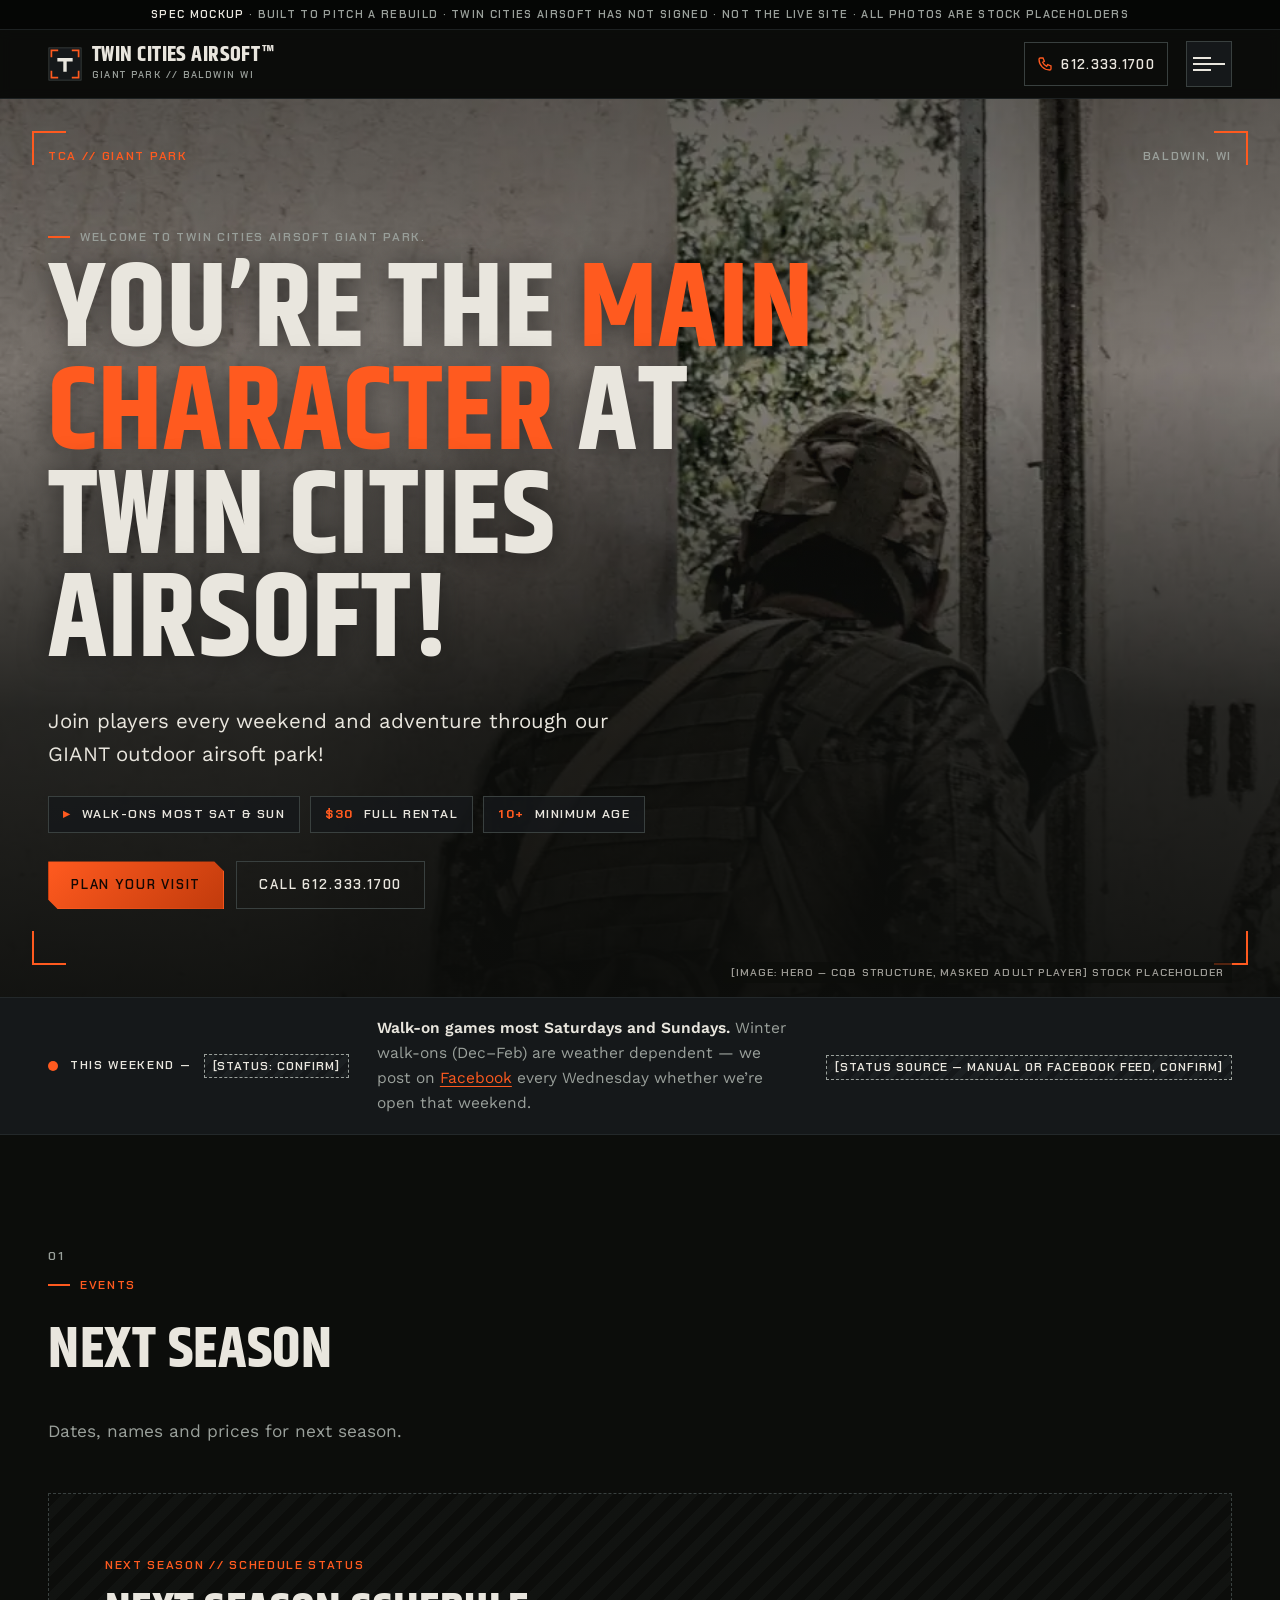
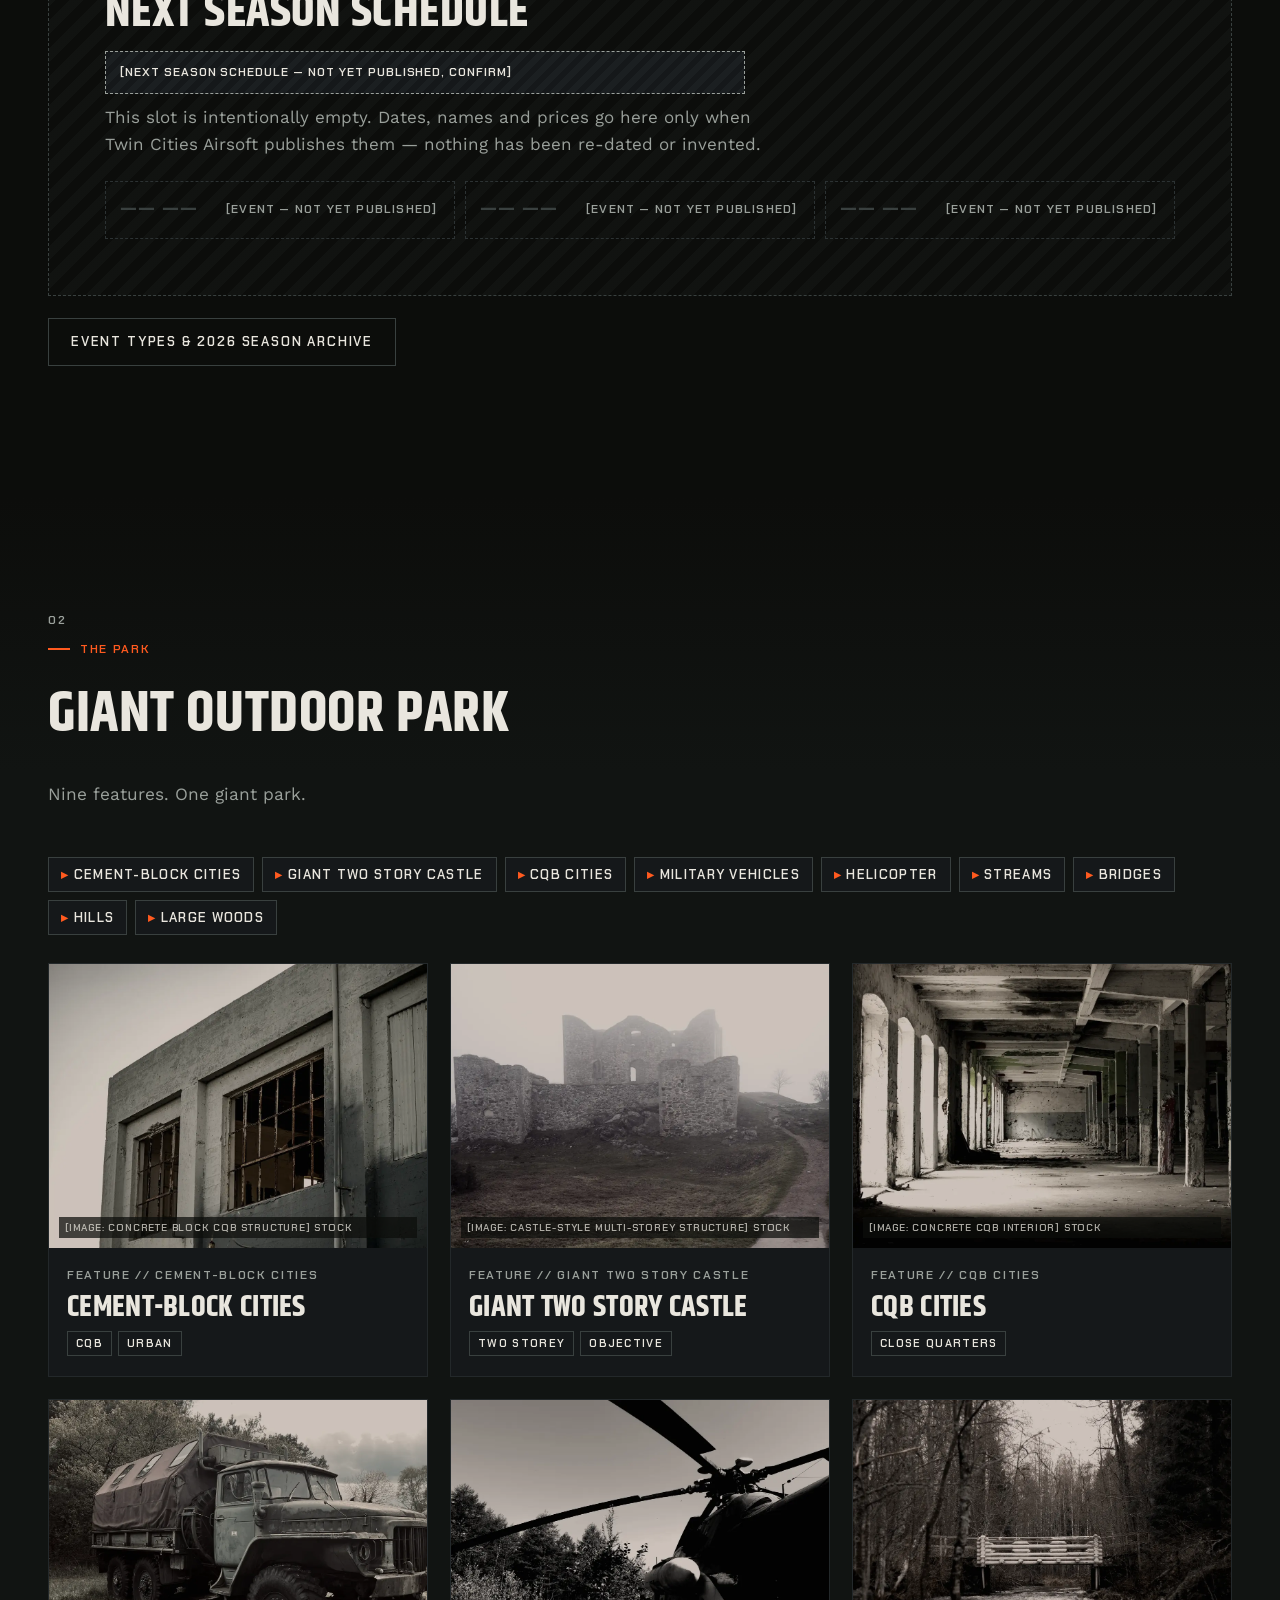
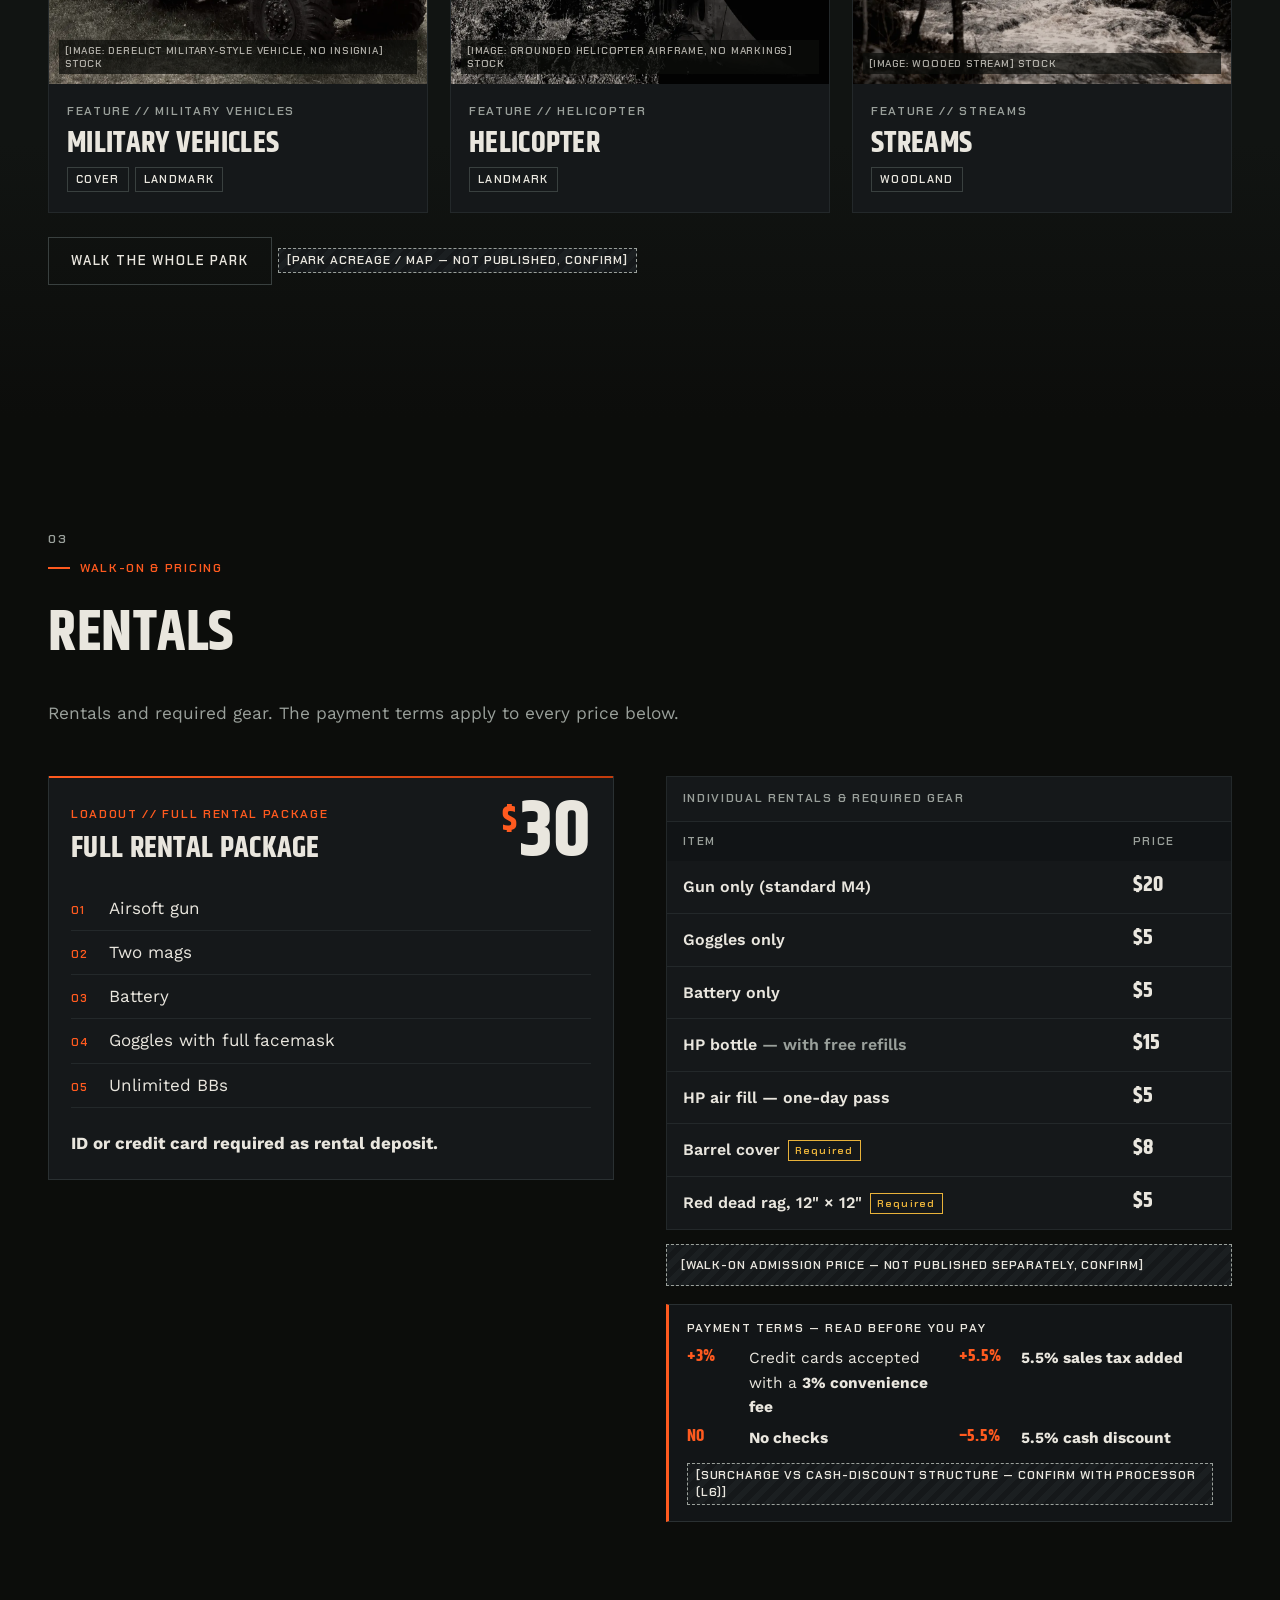
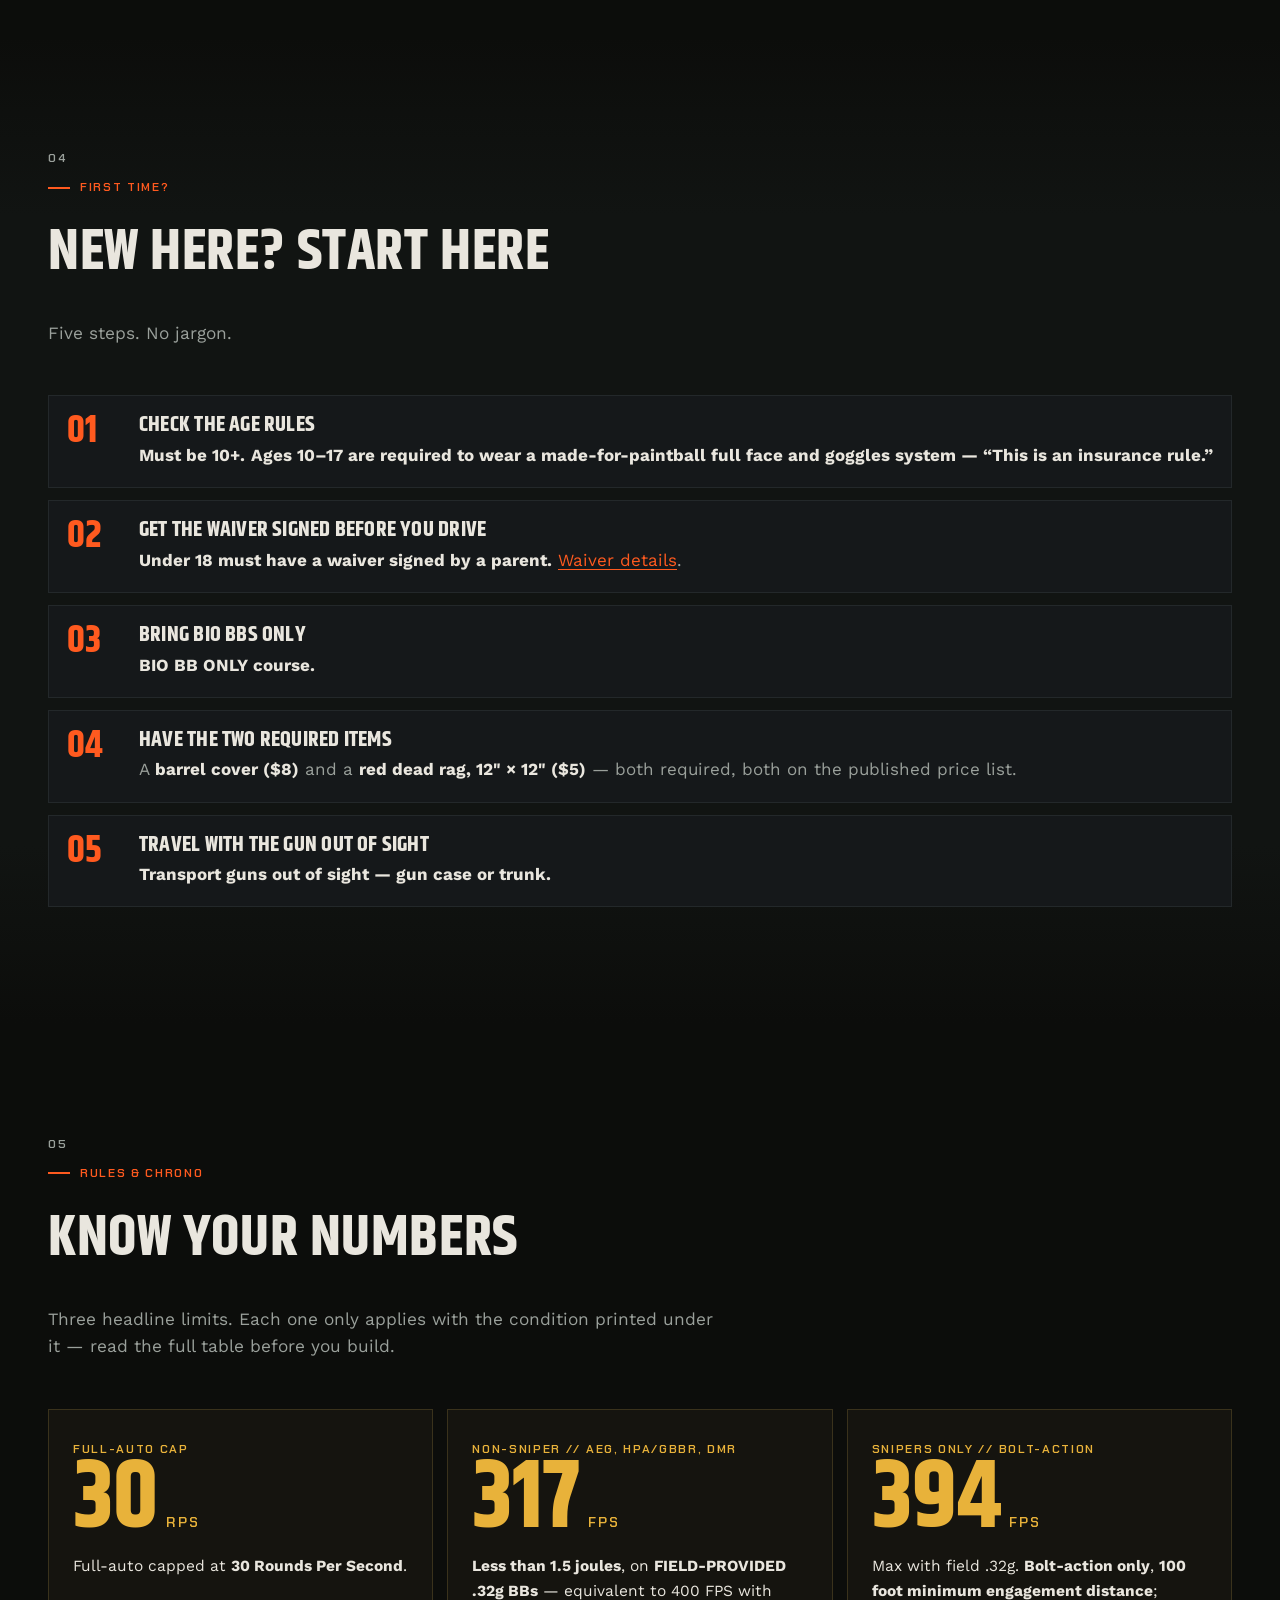
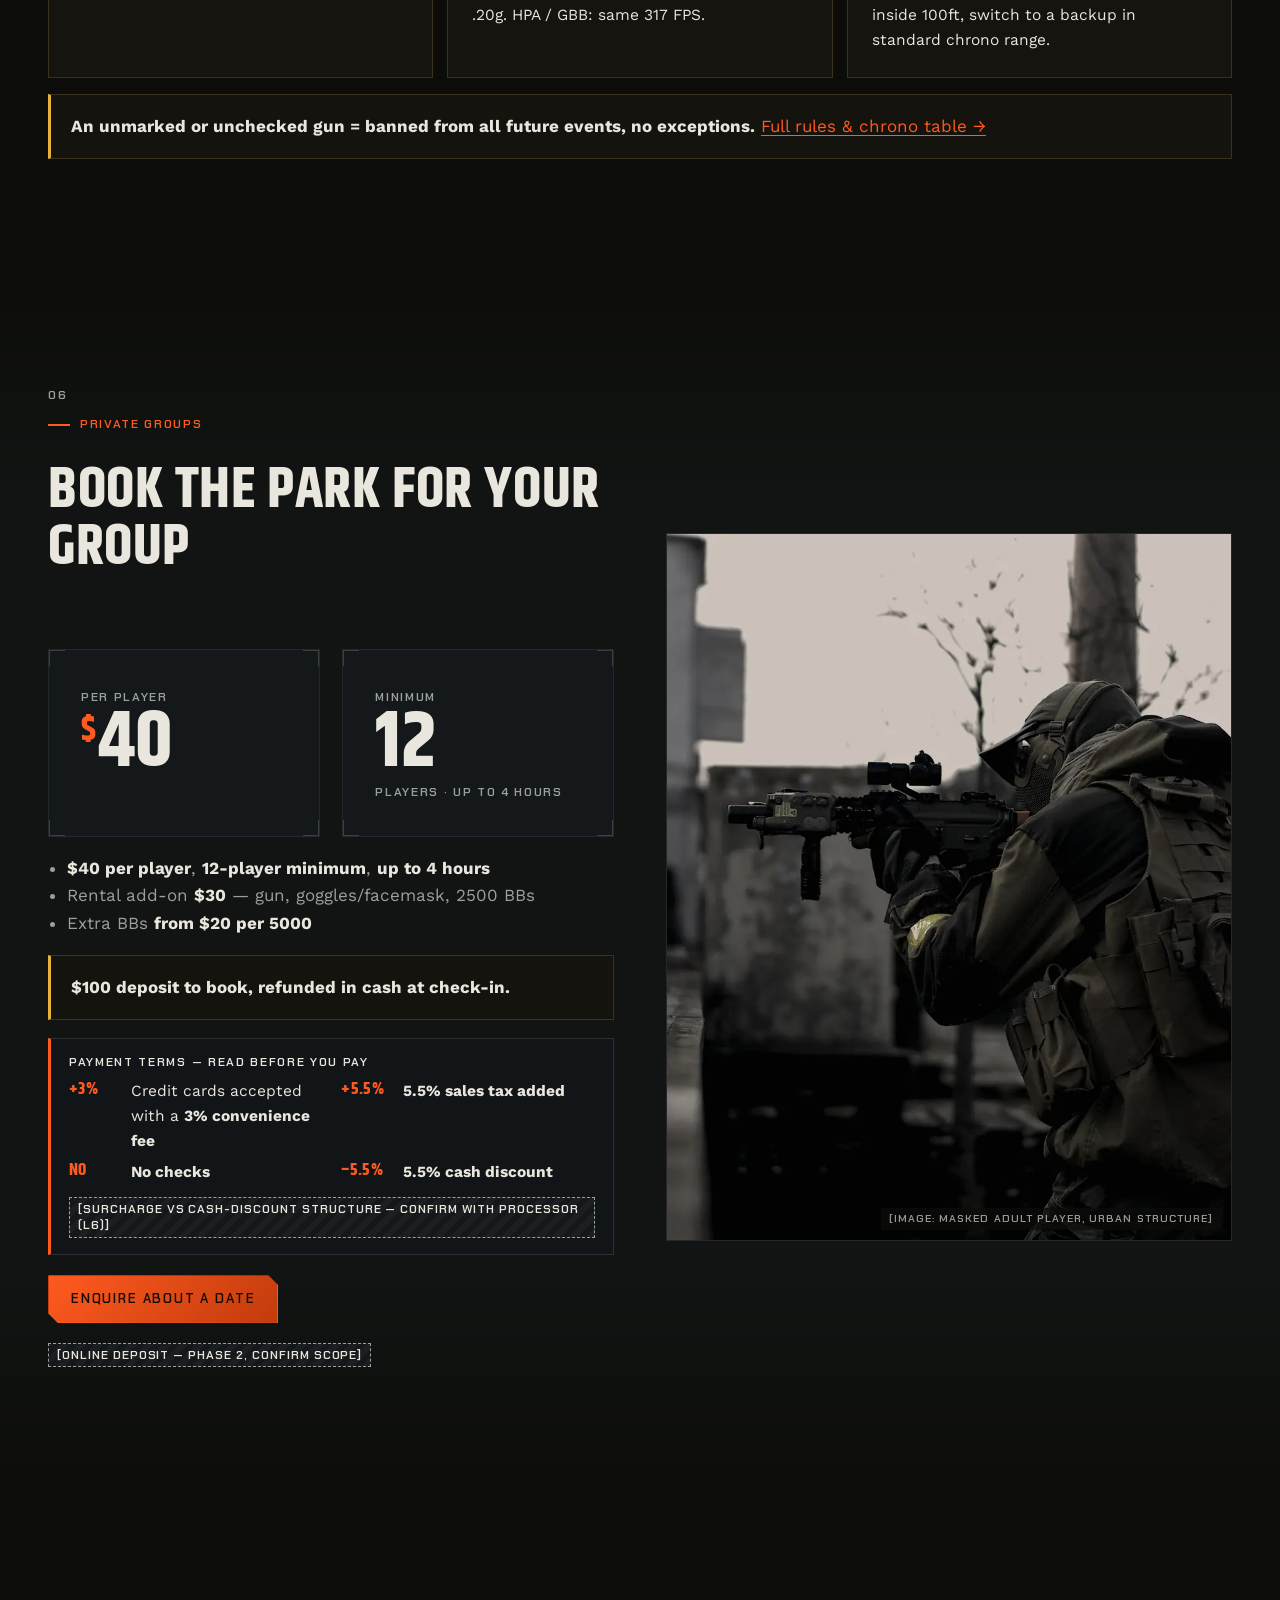
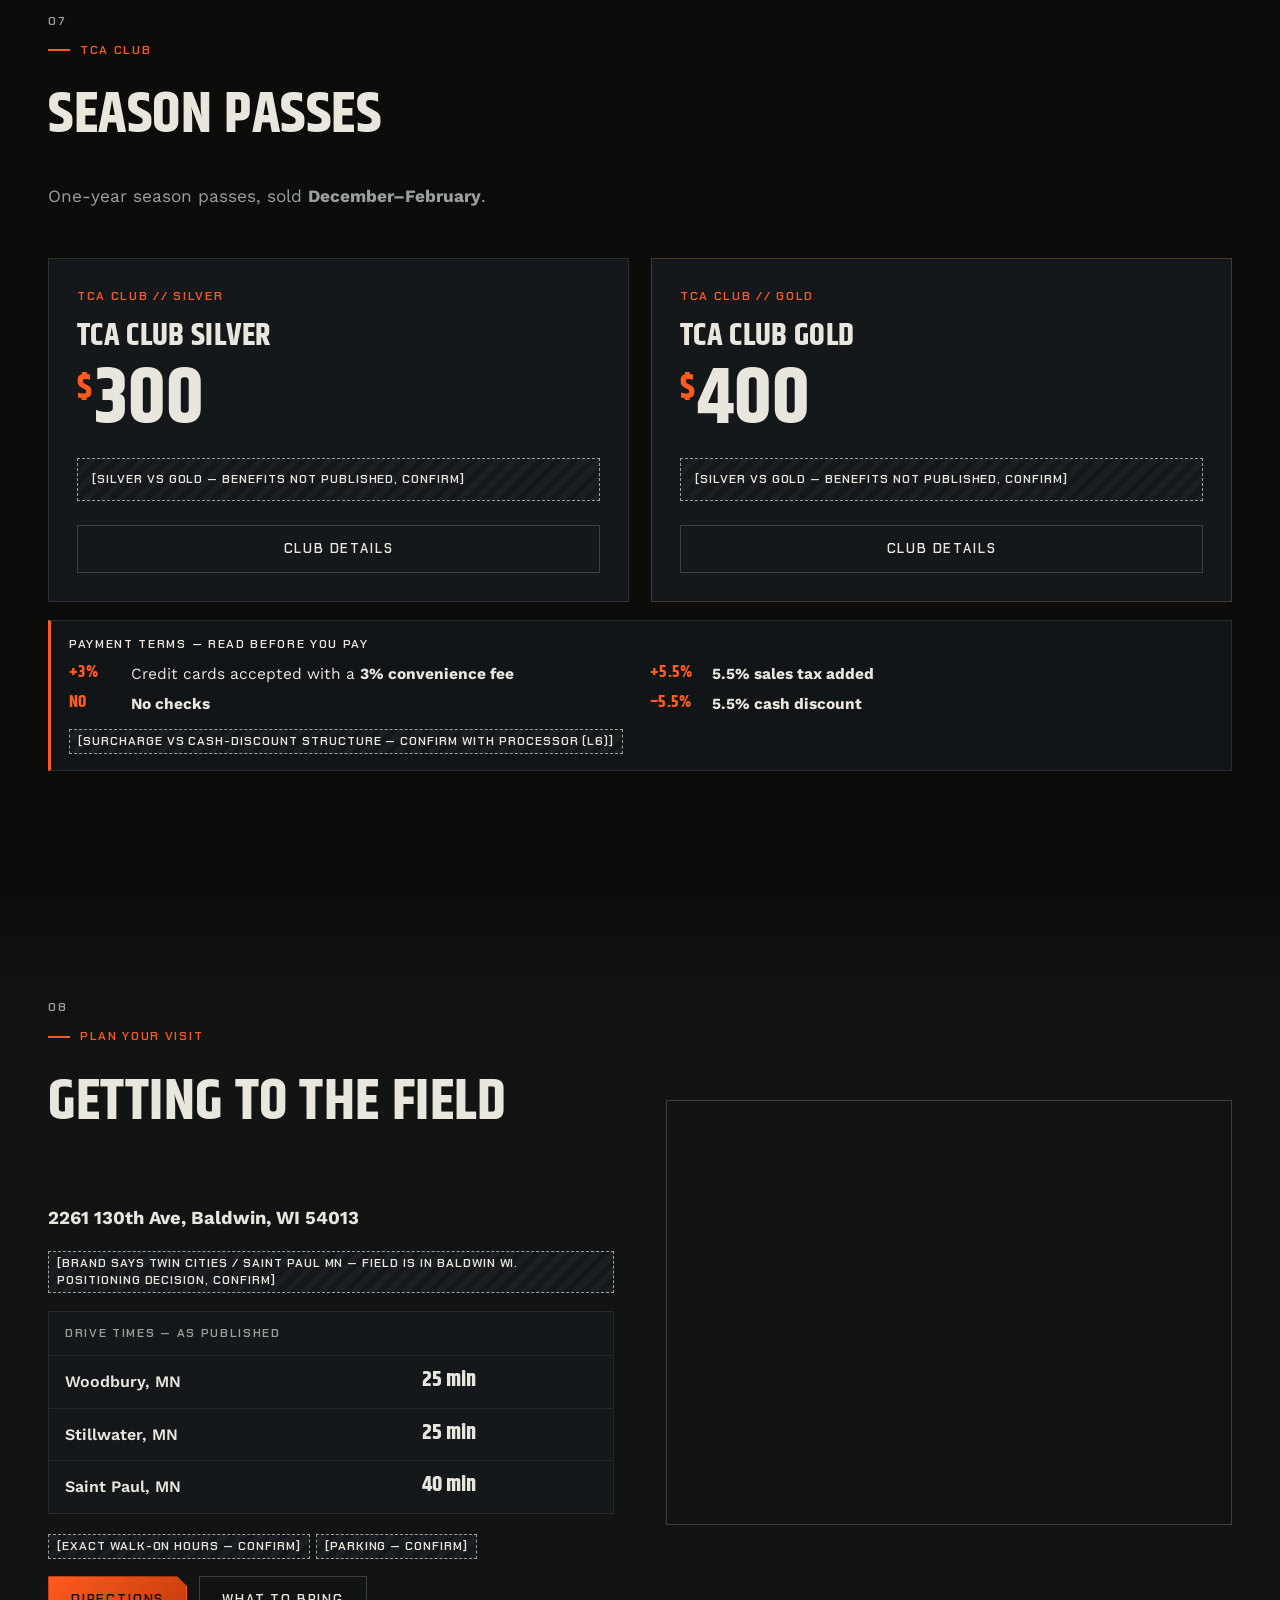
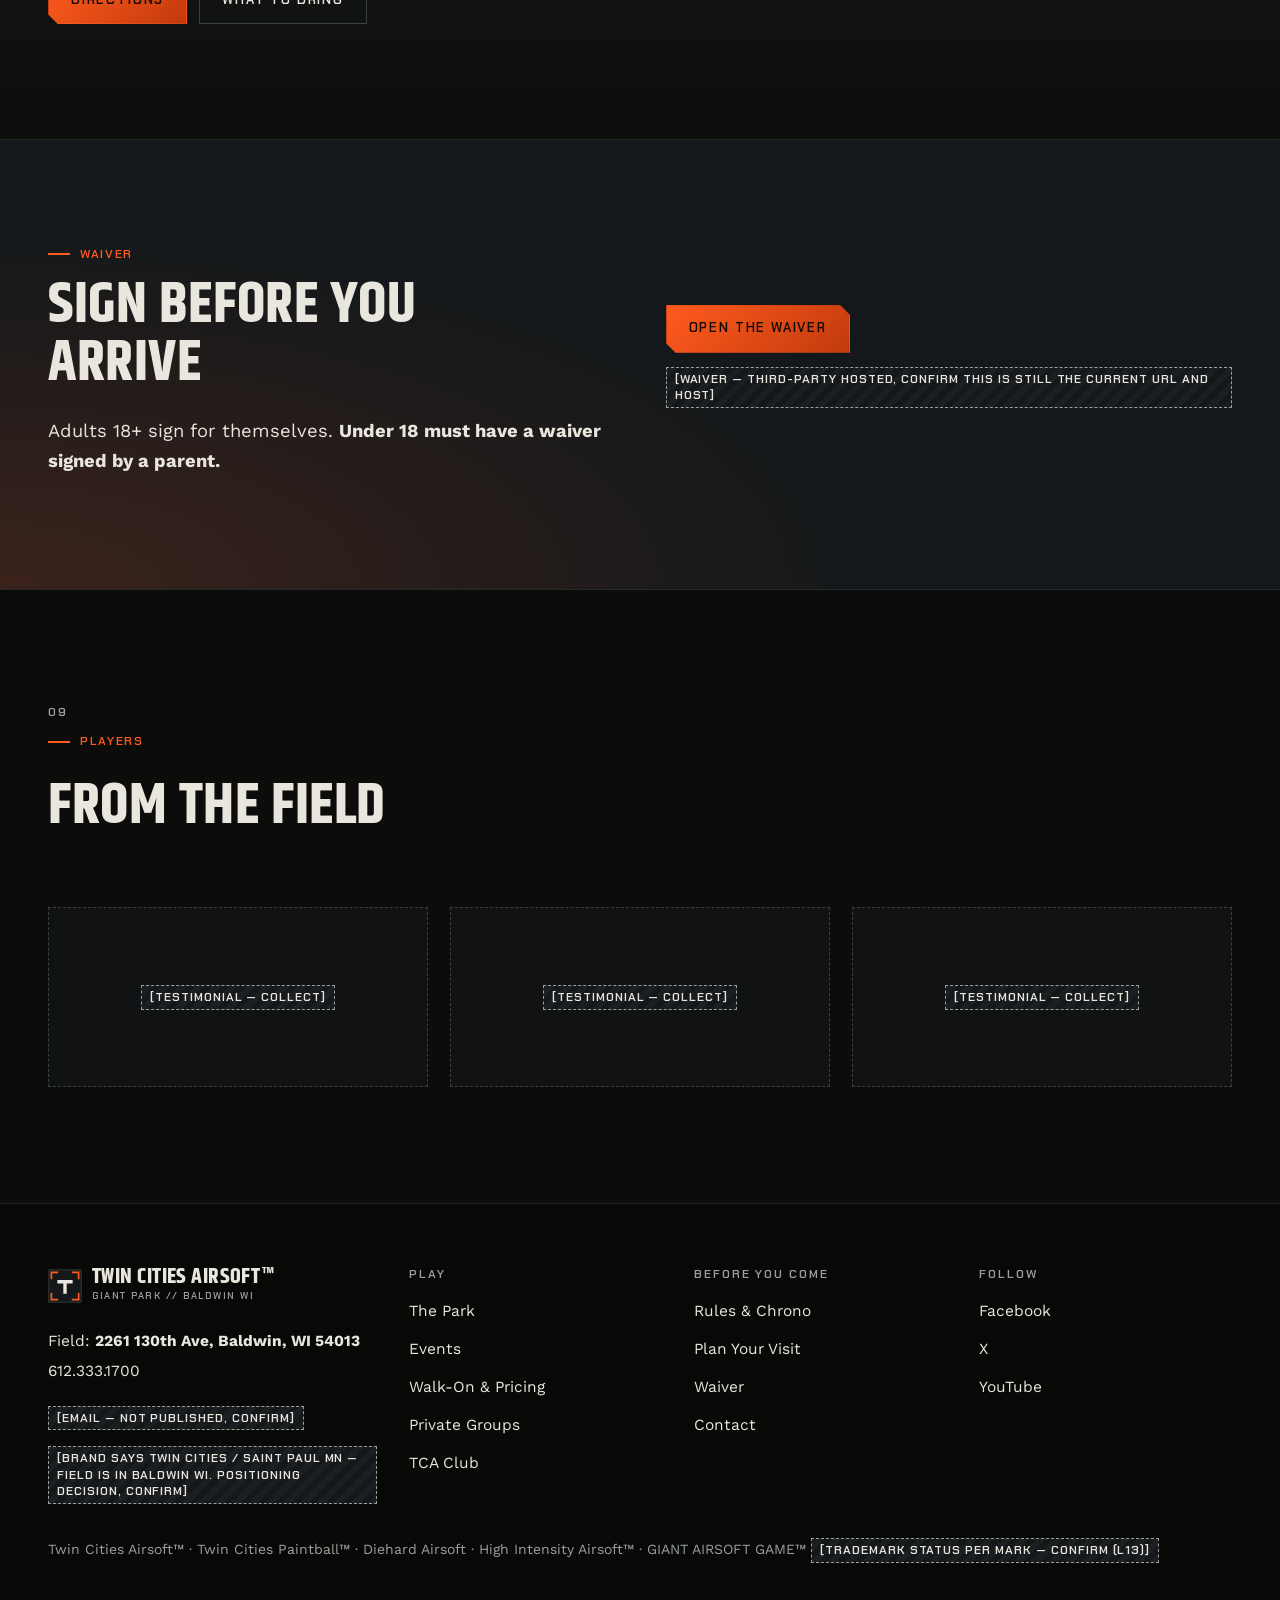
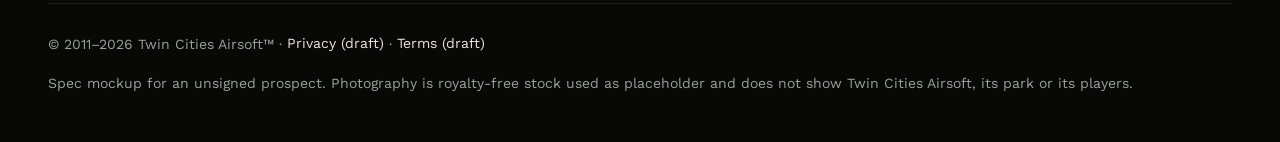
==== index.html @ 20743d12 "Publish spec mockup preview (site files only)" ====
<!doctype html>
<html lang="en">
<head>
<meta charset="utf-8">
<meta name="viewport" content="width=device-width, initial-scale=1">
<title>Twin Cities Airsoft — Giant outdoor airsoft park in Baldwin, WI</title>
<meta name="description" content="Giant outdoor airsoft park in Baldwin, WI: cement-block cities, a two-storey castle, CQB cities, vehicles, woods. Walk-ons most weekends, $30 full rental, ages 10+.">
<meta name="robots" content="noindex, nofollow">
<meta name="theme-color" content="#0C0D0B">
<link rel="icon" href="assets/favicon.svg" type="image/svg+xml">
<link rel="preconnect" href="https://fonts.googleapis.com">
<link rel="preconnect" href="https://fonts.gstatic.com" crossorigin>
<link href="https://fonts.googleapis.com/css2?family=Chakra+Petch:wght@500;600;700&amp;family=Khand:wght@500;600;700&amp;family=Work+Sans:wght@400;500;600&amp;display=swap" rel="stylesheet">
<link rel="stylesheet" href="styles.css">
<script type="application/ld+json">{"@context": "https://schema.org", "@type": "SportsActivityLocation", "name": "Twin Cities Airsoft Giant Park", "telephone": "+1-612-333-1700", "address": {"@type": "PostalAddress", "streetAddress": "2261 130th Ave", "addressLocality": "Baldwin", "addressRegion": "WI", "postalCode": "54013", "addressCountry": "US"}, "sameAs": ["https://facebook.com/twincitiesairsoft", "https://x.com/twincityairsoft", "https://youtube.com/twincitiesairsoft"]}</script>
</head>
<body>
<a class="skip" href="#main">Skip to content</a>
<div class="mock-ribbon"><strong>Spec mockup</strong> · built to pitch a rebuild · Twin Cities Airsoft has not signed · not the live site · all photos are stock placeholders</div>
<header class="site-header">
  <div class="wrap">
    <a class="brand" href="index.html" aria-label="Twin Cities Airsoft — home"><svg viewBox="0 0 40 40" aria-hidden="true"><rect x="1" y="1" width="38" height="38" fill="#15181A" stroke="#39403F"/><path d="M4 12V4h8M28 4h8v8M36 28v8h-8M12 36H4v-8" fill="none" stroke="#FF5A1F" stroke-width="2"/><path d="M11 13h18v4h-7v12h-4V17h-7z" fill="#E9E6DE"/></svg><span class="brand-name">Twin Cities Airsoft™<small>Giant Park // Baldwin WI</small></span></a>
    <nav class="nav" aria-label="Main"><ul><li><a href="index.html" aria-current="page">Home</a></li><li><a href="the-park.html">The Park</a></li><li><a href="events.html">Events</a></li><li><a href="walk-on-pricing.html">Walk-On &amp; Pricing</a></li><li><a href="rules-chrono.html">Rules &amp; Chrono</a></li><li><a href="private-groups.html">Private Groups</a></li><li><a href="tca-club.html">TCA Club</a></li><li><a href="plan-your-visit.html">Plan Your Visit</a></li><li><a href="contact.html">Contact</a></li></ul></nav>
    <a class="header-call" href="tel:+16123331700"><svg viewBox="0 0 24 24" fill="none" stroke="currentColor" stroke-width="2" aria-hidden="true"><path d="M5 3h4l2 5-2.5 1.5a11 11 0 0 0 6 6L16 13l5 2v4a2 2 0 0 1-2 2A16 16 0 0 1 3 5a2 2 0 0 1 2-2"/></svg><span>612.333.1700</span></a>
    <button class="menu-btn" type="button" aria-expanded="false" aria-controls="mobile-nav"><span></span><span class="sr">Menu</span></button>
  </div>
</header>
<nav class="mobile-nav" id="mobile-nav" aria-label="Mobile"><ol><li><a href="index.html" aria-current="page">Home</a></li><li><a href="the-park.html">The Park</a></li><li><a href="events.html">Events</a></li><li><a href="walk-on-pricing.html">Walk-On &amp; Pricing</a></li><li><a href="rules-chrono.html">Rules &amp; Chrono</a></li><li><a href="private-groups.html">Private Groups</a></li><li><a href="tca-club.html">TCA Club</a></li><li><a href="plan-your-visit.html">Plan Your Visit</a></li><li><a href="contact.html">Contact</a></li></ol>
  <div style="margin-top:28px" class="btn-row"><a class="btn btn--primary" href="tel:+16123331700">Call 612.333.1700</a><a class="btn btn--ghost" href="waiver.html">Sign the waiver</a></div>
</nav>
<main id="main">

<section class="hero grain scan" aria-labelledby="hero-h">
  <picture>
    <source media="(max-width: 700px)" srcset="assets/img/PLACEHOLDER-hero-mobile.webp">
    <img class="hero-img" src="assets/img/PLACEHOLDER-hero-cqb-breach.webp" alt="Masked, helmeted adult player in full gear stacked beside a broken doorway inside a concrete building" width="1920" height="1080" fetchpriority="high">
  </picture>
  <div class="hero-frame brk"></div>
  <div class="hero-meta"><span class="hud hud--ember">TCA // Giant Park</span><span class="hud">Baldwin, WI</span></div>
  <div class="wrap hero-inner">
    <p class="hud eyebrow">Welcome to Twin Cities Airsoft Giant Park.</p>
    <h1 id="hero-h">You’re the <em>Main Character</em> at Twin Cities Airsoft!</h1>
    <p class="hero-sub">Join players every weekend and adventure through our GIANT outdoor airsoft park!</p>
    <div class="chips">
      <span class="chip"><b>▸</b> Walk-ons most Sat &amp; Sun</span>
      <span class="chip"><b>$30</b> Full rental</span>
      <span class="chip"><b>10+</b> Minimum age</span>
    </div>
    <div class="btn-row">
      <a class="btn btn--primary" href="plan-your-visit.html">Plan your visit</a>
      <a class="btn btn--ghost" href="tel:+16123331700">Call 612.333.1700</a>
    </div>
  </div>
  <span class="img-label">[IMAGE: hero — CQB structure, masked adult player] stock placeholder</span>
</section>

<section class="status" aria-label="This weekend">
  <div class="wrap">
    <div class="status-head"><span class="dot" aria-hidden="true"></span><span class="hud" style="color:var(--bone)">This weekend —</span><span class="confirm">[STATUS: CONFIRM]</span></div>
    <p><strong>Walk-on games most Saturdays and Sundays.</strong> Winter walk-ons (Dec–Feb) are weather dependent — we post on <a href="https://facebook.com/twincitiesairsoft" rel="noopener">Facebook</a> every Wednesday whether we’re open that weekend.</p>
    <span><span class="confirm">[STATUS SOURCE — MANUAL OR FACEBOOK FEED, CONFIRM]</span></span>
  </div>
</section>

<section class="section" aria-labelledby="ns-h">
  <div class="wrap">
    <div class="section-head rv"><span class="idx">01</span><span class="hud hud--ember eyebrow">Events</span><h2><span id="ns-h">Next season</span></h2><p>Dates, names and prices for next season.</p></div>
    <div class="next-season brk rv">
  <span class="hud hud--ember">Next season // Schedule status</span>
  <h3 style="margin-top:12px">Next season schedule</h3>
  <p class="confirm confirm--block" style="max-width:640px">[NEXT SEASON SCHEDULE — NOT YET PUBLISHED, CONFIRM]</p>
  <p class="muted" style="max-width:62ch;margin:0">This slot is intentionally empty. Dates, names and prices go here only when Twin Cities Airsoft publishes them — nothing has been re-dated or invented.</p>
  <div class="slots"><div class="slot"><span>—— ——</span><span>[EVENT — NOT YET PUBLISHED]</span></div><div class="slot"><span>—— ——</span><span>[EVENT — NOT YET PUBLISHED]</span></div><div class="slot"><span>—— ——</span><span>[EVENT — NOT YET PUBLISHED]</span></div></div>
</div>
    <p style="margin-top:22px"><a class="btn btn--ghost" href="events.html">Event types &amp; 2026 season archive</a></p>
  </div>
</section>

<section class="section section--panel gridlines" aria-labelledby="park-h">
  <div class="wrap">
    <div class="section-head rv"><span class="idx">02</span><span class="hud hud--ember eyebrow">The park</span><h2><span id="park-h">Giant outdoor park</span></h2><p>Nine features. One giant park.</p></div>
    <ul class="feature-list rv-stagger"><li>cement-block cities</li><li>giant two story castle</li><li>CQB cities</li><li>military vehicles</li><li>helicopter</li><li>streams</li><li>bridges</li><li>hills</li><li>large woods</li></ul>
    <div class="grid grid--3 rv-stagger"><a class="spec-card" href="the-park.html#cement-block-cities"><figure><img src="assets/img/PLACEHOLDER-park-cement-block.webp" alt="Weathered concrete-block building with broken window frames" width="1100" height="825" loading="lazy"><figcaption>[IMAGE: concrete block CQB structure] stock</figcaption></figure>
<div class="spec-body"><span class="hud">Feature // cement-block cities</span><h3>cement-block cities</h3><div class="spec-tags"><span class="tag">CQB</span><span class="tag">Urban</span></div></div></a>
<a class="spec-card" href="the-park.html#giant-two-story-castle"><figure><img src="assets/img/PLACEHOLDER-park-castle.webp" alt="Stone castle-style ruin on a misty hillside" width="1100" height="825" loading="lazy"><figcaption>[IMAGE: castle-style multi-storey structure] stock</figcaption></figure>
<div class="spec-body"><span class="hud">Feature // giant two story castle</span><h3>giant two story castle</h3><div class="spec-tags"><span class="tag">Two storey</span><span class="tag">Objective</span></div></div></a>
<a class="spec-card" href="the-park.html#CQB-cities"><figure><img src="assets/img/PLACEHOLDER-park-cqb-interior.webp" alt="Long concrete interior with columns and deep shadow" width="1100" height="825" loading="lazy"><figcaption>[IMAGE: concrete CQB interior] stock</figcaption></figure>
<div class="spec-body"><span class="hud">Feature // CQB cities</span><h3>CQB cities</h3><div class="spec-tags"><span class="tag">Close quarters</span></div></div></a>
<a class="spec-card" href="the-park.html#military-vehicles"><figure><img src="assets/img/PLACEHOLDER-park-vehicle.webp" alt="Derelict six-wheel truck with a canvas back, no markings" width="1100" height="825" loading="lazy"><figcaption>[IMAGE: derelict military-style vehicle, no insignia] stock</figcaption></figure>
<div class="spec-body"><span class="hud">Feature // military vehicles</span><h3>military vehicles</h3><div class="spec-tags"><span class="tag">Cover</span><span class="tag">Landmark</span></div></div></a>
<a class="spec-card" href="the-park.html#helicopter"><figure><img src="assets/img/PLACEHOLDER-park-helicopter.webp" alt="Grounded helicopter airframe among trees, rotor blades overhead" width="1100" height="825" loading="lazy"><figcaption>[IMAGE: grounded helicopter airframe, no markings] stock</figcaption></figure>
<div class="spec-body"><span class="hud">Feature // helicopter</span><h3>helicopter</h3><div class="spec-tags"><span class="tag">Landmark</span></div></div></a>
<a class="spec-card" href="the-park.html#streams"><figure><img src="assets/img/PLACEHOLDER-park-stream-bridge.webp" alt="Fast stream running through bare woods toward a footbridge" width="1100" height="825" loading="lazy"><figcaption>[IMAGE: wooded stream] stock</figcaption></figure>
<div class="spec-body"><span class="hud">Feature // streams</span><h3>streams</h3><div class="spec-tags"><span class="tag">Woodland</span></div></div></a></div>
    <p style="margin-top:24px"><a class="btn btn--ghost" href="the-park.html">Walk the whole park</a> <span class="confirm">[PARK ACREAGE / MAP — NOT PUBLISHED, CONFIRM]</span></p>
  </div>
</section>

<section class="section" aria-labelledby="price-h">
  <div class="wrap">
    <div class="section-head rv"><span class="idx">03</span><span class="hud hud--ember eyebrow">Walk-on &amp; pricing</span><h2><span id="price-h">Rentals</span></h2><p>Rentals and required gear. The payment terms apply to every price below.</p></div>
    <div class="split" style="align-items:start">
      <div class="rv"><article class="loadout brk brk--ember panel--active" style="position:relative">
  <div class="loadout-top"><div><span class="hud hud--ember">Loadout // Full rental package</span><h3 style="margin-top:8px">Full rental package</h3></div><div class="price"><sup>$</sup><span data-count="30">30</span></div></div>
  <ul><li><span>01</span>Airsoft gun</li><li><span>02</span>Two mags</li><li><span>03</span>Battery</li><li><span>04</span>Goggles with full facemask</li><li><span>05</span>Unlimited BBs</li></ul>
  <p style="padding:0 22px 22px;margin:0" class="muted"><strong style="color:var(--bone)">ID or credit card required as rental deposit.</strong></p>
</article></div>
      <div class="rv"><div class="table-wrap"><table><caption>Individual rentals &amp; required gear</caption><thead><tr><th scope="col">Item</th><th scope="col">Price</th></tr></thead><tbody><tr><th scope="row">Gun only (standard M4)</th><td class="num">$20</td></tr><tr><th scope="row">Goggles only</th><td class="num">$5</td></tr><tr><th scope="row">Battery only</th><td class="num">$5</td></tr><tr><th scope="row">HP bottle <span class="muted">— with free refills</span></th><td class="num">$15</td></tr><tr><th scope="row">HP air fill — one-day pass</th><td class="num">$5</td></tr><tr><th scope="row">Barrel cover<span class="req">Required</span></th><td class="num">$8</td></tr><tr><th scope="row">Red dead rag, 12" × 12"<span class="req">Required</span></th><td class="num">$5</td></tr></tbody></table></div>
        <p style="margin-top:14px"><span class="confirm confirm--block">[WALK-ON ADMISSION PRICE — NOT PUBLISHED SEPARATELY, CONFIRM]</span></p>
        <aside class="payterms" aria-label="Payment terms">
  <h4>Payment terms — read before you pay</h4>
  <ul>
    <li><b>+3%</b><span>Credit cards accepted with a <strong>3% convenience fee</strong></span></li>
    <li><b>+5.5%</b><span><strong>5.5% sales tax added</strong></span></li>
    <li><b>NO</b><span><strong>No checks</strong></span></li>
    <li><b>−5.5%</b><span><strong>5.5% cash discount</strong></span></li>
  </ul>
  <p class="muted" style="margin:12px 0 0;font-size:14px"><span class="confirm">[SURCHARGE vs CASH-DISCOUNT STRUCTURE — CONFIRM WITH PROCESSOR (L6)]</span></p>
</aside>
      </div>
    </div>
  </div>
</section>

<section class="section section--panel" aria-labelledby="new-h">
  <div class="wrap">
    <div class="section-head rv"><span class="idx">04</span><span class="hud hud--ember eyebrow">First time?</span><h2><span id="new-h">New here? Start here</span></h2><p>Five steps. No jargon.</p></div>
    <ol class="steps rv-stagger">
      <li><div><h3>Check the age rules</h3><p><strong>Must be 10+.</strong> <strong>Ages 10–17 are required to wear a made-for-paintball full face and goggles system — “This is an insurance rule.”</strong></p></div></li>
      <li><div><h3>Get the waiver signed before you drive</h3><p><strong>Under 18 must have a waiver signed by a parent.</strong> <a href="waiver.html">Waiver details</a>.</p></div></li>
      <li><div><h3>Bring bio BBs only</h3><p><strong>BIO BB ONLY course.</strong></p></div></li>
      <li><div><h3>Have the two required items</h3><p>A <strong>barrel cover ($8)</strong> and a <strong>red dead rag, 12" × 12" ($5)</strong> — both required, both on the published price list.</p></div></li>
      <li><div><h3>Travel with the gun out of sight</h3><p><strong>Transport guns out of sight — gun case or trunk.</strong></p></div></li>
    </ol>
  </div>
</section>

<section class="section" aria-labelledby="chrono-h">
  <div class="wrap">
    <div class="section-head rv"><span class="idx">05</span><span class="hud hud--ember eyebrow">Rules &amp; chrono</span><h2><span id="chrono-h">Know your numbers</span></h2><p>Three headline limits. Each one only applies with the condition printed under it — read the full table before you build.</p></div>
    <div class="readouts rv-stagger">
      <div class="readout brk"><span class="hud who">Full-auto cap</span><div class="val"><span data-count="30">30</span><small>RPS</small></div><p class="cond">Full-auto capped at <strong>30 Rounds Per Second</strong>.</p></div>
      <div class="readout brk"><span class="hud who">Non-sniper // AEG, HPA/GBBR, DMR</span><div class="val"><span data-count="317">317</span><small>FPS</small></div><p class="cond"><strong>Less than 1.5 joules</strong>, on <strong>FIELD-PROVIDED .32g BBs</strong> — equivalent to 400 FPS with .20g. HPA / GBB: same 317 FPS.</p></div>
      <div class="readout brk"><span class="hud who">Snipers only // bolt-action</span><div class="val"><span data-count="394">394</span><small>FPS</small></div><p class="cond">Max with field .32g. <strong>Bolt-action only</strong>, <strong>100 foot minimum engagement distance</strong>; inside 100ft, switch to a backup in standard chrono range.</p></div>
    </div>
    <div class="rulebox rv" style="margin-top:16px"><p style="margin:0"><strong>An unmarked or unchecked gun = banned from all future events, no exceptions.</strong> <a href="rules-chrono.html">Full rules &amp; chrono table →</a></p></div>
  </div>
</section>

<section class="section section--panel" aria-labelledby="pg-h">
  <div class="wrap split">
    <div class="rv">
      <div class="section-head rv"><span class="idx">06</span><span class="hud hud--ember eyebrow">Private groups</span><h2><span id="pg-h">Book the park for your group</span></h2></div>
      <div class="grid grid--2" style="margin-bottom:18px">
        <div class="panel brk"><span class="hud">Per player</span><div class="price"><sup>$</sup><span data-count="40">40</span></div></div>
        <div class="panel brk"><span class="hud">Minimum</span><div class="price"><span data-count="12">12</span></div><span class="hud">players · up to 4 hours</span></div>
      </div>
      <ul class="muted" style="padding-left:1.1em">
        <li><strong style="color:var(--bone)">$40 per player</strong>, <strong style="color:var(--bone)">12-player minimum</strong>, <strong style="color:var(--bone)">up to 4 hours</strong></li>
        <li>Rental add-on <strong style="color:var(--bone)">$30</strong> — gun, goggles/facemask, 2500 BBs</li>
        <li>Extra BBs <strong style="color:var(--bone)">from $20 per 5000</strong></li>
      </ul>
      <div class="rulebox" style="margin:18px 0"><p style="margin:0"><strong>$100 deposit to book, refunded in cash at check-in.</strong></p></div>
      <aside class="payterms" aria-label="Payment terms">
  <h4>Payment terms — read before you pay</h4>
  <ul>
    <li><b>+3%</b><span>Credit cards accepted with a <strong>3% convenience fee</strong></span></li>
    <li><b>+5.5%</b><span><strong>5.5% sales tax added</strong></span></li>
    <li><b>NO</b><span><strong>No checks</strong></span></li>
    <li><b>−5.5%</b><span><strong>5.5% cash discount</strong></span></li>
  </ul>
  <p class="muted" style="margin:12px 0 0;font-size:14px"><span class="confirm">[SURCHARGE vs CASH-DISCOUNT STRUCTURE — CONFIRM WITH PROCESSOR (L6)]</span></p>
</aside>
      <p style="margin-top:20px"><a class="btn btn--primary" href="private-groups.html">Enquire about a date</a></p>
      <p><span class="confirm">[ONLINE DEPOSIT — PHASE 2, CONFIRM SCOPE]</span></p>
    </div>
    <div class="rv"><figure class="media" style="margin:0"><img src="assets/img/PLACEHOLDER-player-urban.webp" alt="Masked adult player aiming from cover beside a concrete wall" width="900" height="1125" loading="lazy"><span class="img-label">[IMAGE: masked adult player, urban structure]</span></figure></div>
  </div>
</section>

<section class="section" aria-labelledby="club-h">
  <div class="wrap">
    <div class="section-head rv"><span class="idx">07</span><span class="hud hud--ember eyebrow">TCA Club</span><h2><span id="club-h">Season passes</span></h2><p>One-year season passes, sold <strong>December–February</strong>.</p></div>
    <div class="grid grid--2 rv-stagger">
      <article class="tier brk"><span class="hud hud--ember">TCA Club // Silver</span><h3>TCA Club Silver</h3><div class="price"><sup>$</sup>300</div><span class="confirm confirm--block">[SILVER vs GOLD — BENEFITS NOT PUBLISHED, CONFIRM]</span><a class="btn btn--ghost" href="tca-club.html">Club details</a></article>
      <article class="tier tier--gold brk brk--ember"><span class="hud hud--ember">TCA Club // Gold</span><h3>TCA Club Gold</h3><div class="price"><sup>$</sup>400</div><span class="confirm confirm--block">[SILVER vs GOLD — BENEFITS NOT PUBLISHED, CONFIRM]</span><a class="btn btn--ghost" href="tca-club.html">Club details</a></article>
    </div>
    <aside class="payterms" aria-label="Payment terms">
  <h4>Payment terms — read before you pay</h4>
  <ul>
    <li><b>+3%</b><span>Credit cards accepted with a <strong>3% convenience fee</strong></span></li>
    <li><b>+5.5%</b><span><strong>5.5% sales tax added</strong></span></li>
    <li><b>NO</b><span><strong>No checks</strong></span></li>
    <li><b>−5.5%</b><span><strong>5.5% cash discount</strong></span></li>
  </ul>
  <p class="muted" style="margin:12px 0 0;font-size:14px"><span class="confirm">[SURCHARGE vs CASH-DISCOUNT STRUCTURE — CONFIRM WITH PROCESSOR (L6)]</span></p>
</aside>
  </div>
</section>

<section class="section section--panel" aria-labelledby="visit-h">
  <div class="wrap split">
    <div class="rv">
      <div class="section-head rv"><span class="idx">08</span><span class="hud hud--ember eyebrow">Plan your visit</span><h2><span id="visit-h">Getting to the field</span></h2></div>
      <p class="lede"><strong>2261 130th Ave, Baldwin, WI 54013</strong></p>
      <p><span class="confirm">[BRAND SAYS TWIN CITIES / SAINT PAUL MN — FIELD IS IN BALDWIN WI. POSITIONING DECISION, CONFIRM]</span></p>
      <div class="table-wrap" style="margin:18px 0"><table><caption>Drive times — as published</caption><tbody>
        <tr><th scope="row">Woodbury, MN</th><td class="num">25 min</td></tr>
        <tr><th scope="row">Stillwater, MN</th><td class="num">25 min</td></tr>
        <tr><th scope="row">Saint Paul, MN</th><td class="num">40 min</td></tr></tbody></table></div>
      <p><span class="confirm">[EXACT WALK-ON HOURS — CONFIRM]</span> <span class="confirm">[PARKING — CONFIRM]</span></p>
      <div class="btn-row"><a class="btn btn--primary" href="https://www.google.com/maps/search/?api=1&query=2261+130th+Ave+Baldwin+WI+54013" rel="noopener">Directions</a><a class="btn btn--ghost" href="plan-your-visit.html">What to bring</a></div>
    </div>
    <div class="map rv"><iframe src="https://www.google.com/maps?q=2261+130th+Ave,+Baldwin,+WI+54013&output=embed" title="Map: 2261 130th Ave, Baldwin, WI 54013" loading="lazy" referrerpolicy="no-referrer-when-downgrade"></iframe></div>
  </div>
</section>

<section class="cta-band" aria-labelledby="w-h">
  <div class="wrap split">
    <div><span class="hud hud--ember eyebrow">Waiver</span><h2 id="w-h">Sign before you arrive</h2>
      <p class="lede">Adults 18+ sign for themselves. <strong>Under 18 must have a waiver signed by a parent.</strong></p></div>
    <div><a class="btn btn--primary" href="https://vantora.com/Paintball/stpp/waiver/" rel="noopener">Open the waiver</a><p style="margin-top:14px"><span class="confirm">[WAIVER — THIRD-PARTY HOSTED, CONFIRM THIS IS STILL THE CURRENT URL AND HOST]</span></p></div>
  </div>
</section>

<section class="section" aria-labelledby="t-h">
  <div class="wrap">
    <div class="section-head rv"><span class="idx">09</span><span class="hud hud--ember eyebrow">Players</span><h2><span id="t-h">From the field</span></h2></div>
    <div class="grid grid--3"><div class="testimonial-slot"><span class="confirm">[TESTIMONIAL — COLLECT]</span></div><div class="testimonial-slot"><span class="confirm">[TESTIMONIAL — COLLECT]</span></div><div class="testimonial-slot"><span class="confirm">[TESTIMONIAL — COLLECT]</span></div></div>
  </div>
</section>
</main>
<footer class="site-footer">
  <div class="wrap">
    <div class="footer-grid">
      <div>
        <a class="brand" href="index.html"><svg viewBox="0 0 40 40" aria-hidden="true"><rect x="1" y="1" width="38" height="38" fill="#15181A" stroke="#39403F"/><path d="M4 12V4h8M28 4h8v8M36 28v8h-8M12 36H4v-8" fill="none" stroke="#FF5A1F" stroke-width="2"/><path d="M11 13h18v4h-7v12h-4V17h-7z" fill="#E9E6DE"/></svg><span class="brand-name">Twin Cities Airsoft™<small>Giant Park // Baldwin WI</small></span></a>
        <p style="margin-top:18px">Field: <strong>2261 130th Ave, Baldwin, WI 54013</strong><br><a href="tel:+16123331700">612.333.1700</a></p>
        <p><span class="confirm">[EMAIL — NOT PUBLISHED, CONFIRM]</span></p>
        <p><span class="confirm">[BRAND SAYS TWIN CITIES / SAINT PAUL MN — FIELD IS IN BALDWIN WI. POSITIONING DECISION, CONFIRM]</span></p>
      </div>
      <div>
        <h2>Play</h2>
        <ul><li><a href="the-park.html">The Park</a></li><li><a href="events.html">Events</a></li><li><a href="walk-on-pricing.html">Walk-On &amp; Pricing</a></li><li><a href="private-groups.html">Private Groups</a></li><li><a href="tca-club.html">TCA Club</a></li></ul>
      </div>
      <div>
        <h2>Before you come</h2>
        <ul><li><a href="rules-chrono.html">Rules &amp; Chrono</a></li><li><a href="plan-your-visit.html">Plan Your Visit</a></li><li><a href="waiver.html">Waiver</a></li><li><a href="contact.html">Contact</a></li></ul>
      </div>
      <div>
        <h2>Follow</h2>
        <ul><li><a href="https://facebook.com/twincitiesairsoft" rel="noopener">Facebook</a></li><li><a href="https://x.com/twincityairsoft" rel="noopener">X</a></li><li><a href="https://youtube.com/twincitiesairsoft" rel="noopener">YouTube</a></li></ul>
      </div>
    </div>
    <p class="marks">Twin Cities Airsoft™ · Twin Cities Paintball™ · Diehard Airsoft · High Intensity Airsoft™ · GIANT AIRSOFT GAME™ <span class="confirm">[TRADEMARK STATUS PER MARK — CONFIRM (L13)]</span></p>
    <div class="legal-line">
      <p style="margin:0">© 2011–<span data-year>2026</span> Twin Cities Airsoft™ · <a href="privacy.html">Privacy (draft)</a> · <a href="terms.html">Terms (draft)</a></p>
      <p style="margin:0">Spec mockup for an unsigned prospect. Photography is royalty-free stock used as placeholder and does not show Twin Cities Airsoft, its park or its players.</p>
    </div>
  </div>
</footer>
<nav class="actionbar" aria-label="Quick actions">
  <a href="tel:+16123331700"><svg viewBox="0 0 24 24" fill="none" stroke="currentColor" stroke-width="2" aria-hidden="true"><path d="M5 3h4l2 5-2.5 1.5a11 11 0 0 0 6 6L16 13l5 2v4a2 2 0 0 1-2 2A16 16 0 0 1 3 5a2 2 0 0 1 2-2"/></svg><b>Call</b></a>
  <a href="waiver.html"><svg viewBox="0 0 24 24" fill="none" stroke="currentColor" stroke-width="2" aria-hidden="true"><path d="M14 3H6v18h12V7z"/><path d="M14 3v4h4M9 13h6M9 17h6"/></svg>Waiver</a>
  <a href="rules-chrono.html"><svg viewBox="0 0 24 24" fill="none" stroke="currentColor" stroke-width="2" aria-hidden="true"><path d="M12 3l8 4v5c0 4.5-3.4 8.3-8 9-4.6-.7-8-4.5-8-9V7z"/></svg>Rules</a>
</nav>
<script src="script.js"></script>
</body>
</html>
---- styles.css ----
/* ==========================================================================
   Twin Cities Airsoft — spec mockup (LEAD, not signed)
   Register: contemporary military-shooter game UI, built from scratch.
   Ember on warm near-black. Motion snaps (120–220ms), never flows.
   ========================================================================== */

:root {
  --ground: #0C0D0B;
  --panel: #15181A;
  --raised: #1F2427;
  --gunmetal: #39403F;
  --bone: #E9E6DE;
  --bone-dim: #9AA09B;
  --ember: #FF5A1F;
  --ember-deep: #C23B0C;
  --caution: #E8B23A;

  --f-display: "Khand", "Arial Narrow", sans-serif;
  --f-body: "Work Sans", system-ui, sans-serif;
  --f-hud: "Chakra Petch", ui-monospace, monospace;

  --snap: cubic-bezier(.2, .9, .1, 1);
  --t-fast: 120ms;
  --t-med: 180ms;
  --t-slow: 220ms;

  --wrap: 1600px;
  --gutter: clamp(16px, 4vw, 48px);
  --header-h: 68px;
}

*, *::before, *::after { box-sizing: border-box; }
html { -webkit-text-size-adjust: 100%; scroll-padding-top: calc(var(--header-h) + 16px); }
body {
  margin: 0;
  background: var(--ground);
  color: var(--bone);
  font: 400 1rem/1.6 var(--f-body);
  font-size: 17px;
  overflow-x: hidden;
}
img { max-width: 100%; display: block; height: auto; }
a { color: var(--ember); text-underline-offset: 3px; }
a:hover { color: #ff7a47; }
:focus-visible { outline: 2px solid var(--ember); outline-offset: 3px; }
.skip { position: absolute; left: -9999px; top: 8px; z-index: 200; background: var(--ember); color: var(--ground); padding: 10px 14px; font-weight: 600; }
.skip:focus { left: 8px; }
.sr { position: absolute; width: 1px; height: 1px; overflow: hidden; clip: rect(0 0 0 0); white-space: nowrap; }

h1, h2, h3, h4 { font-family: var(--f-display); font-weight: 700; line-height: 1; margin: 0 0 .4em; text-transform: uppercase; letter-spacing: .01em; }
h1 { font-size: clamp(2.6rem, 8vw, 6.2rem); }
h2 { font-size: clamp(2rem, 5vw, 3.6rem); }
h3 { font-size: clamp(1.4rem, 2.6vw, 1.9rem); }
p { margin: 0 0 1em; }

.wrap { width: 100%; max-width: var(--wrap); margin: 0 auto; padding: 0 var(--gutter); }

/* ---------- HUD primitives ---------- */
.hud {
  font-family: var(--f-hud); font-size: 12px; font-weight: 600; text-transform: uppercase;
  letter-spacing: .14em; font-variant-numeric: tabular-nums; color: var(--bone-dim);
}
.hud--ember { color: var(--ember); }
.eyebrow { display: inline-flex; align-items: center; gap: 10px; margin-bottom: 14px; }
.eyebrow::before { content: ""; width: 22px; height: 2px; background: var(--ember); }

/* L-bracket corners drawn with eight gradients — the register's cheapest strong signal */
.brk {
  --bc: var(--gunmetal); --bl: 16px; --bw: 1px;
  background:
    linear-gradient(var(--bc), var(--bc)) top left / var(--bl) var(--bw) no-repeat,
    linear-gradient(var(--bc), var(--bc)) top left / var(--bw) var(--bl) no-repeat,
    linear-gradient(var(--bc), var(--bc)) top right / var(--bl) var(--bw) no-repeat,
    linear-gradient(var(--bc), var(--bc)) top right / var(--bw) var(--bl) no-repeat,
    linear-gradient(var(--bc), var(--bc)) bottom left / var(--bl) var(--bw) no-repeat,
    linear-gradient(var(--bc), var(--bc)) bottom left / var(--bw) var(--bl) no-repeat,
    linear-gradient(var(--bc), var(--bc)) bottom right / var(--bl) var(--bw) no-repeat,
    linear-gradient(var(--bc), var(--bc)) bottom right / var(--bw) var(--bl) no-repeat;
}
.brk--ember { --bc: var(--ember); }
.brk--caution { --bc: var(--caution); }

.panel { position: relative; background-color: var(--panel); border: 1px solid #23282a; padding: clamp(20px, 3vw, 32px); }
.panel.brk { background-color: var(--panel); }
.panel--active::before { content: ""; position: absolute; left: 0; right: 0; top: -1px; height: 2px; background: linear-gradient(90deg, var(--ember), var(--ember-deep)); }

/* [CONFIRM] markers — visible placeholder text, never decorative colour */
.confirm {
  display: inline-block; font-family: var(--f-hud); font-size: 12px; font-weight: 600;
  letter-spacing: .08em; text-transform: uppercase; line-height: 1.4;
  color: var(--bone); background: repeating-linear-gradient(-45deg, #1b1f21 0 6px, #15181a 6px 12px);
  border: 1px dashed var(--bone-dim); padding: 3px 8px; vertical-align: middle;
}
.confirm--block { display: block; padding: 12px 14px; margin: 10px 0; }
.expired {
  display: inline-block; font-family: var(--f-hud); font-size: 12px; font-weight: 700;
  letter-spacing: .12em; text-transform: uppercase; color: var(--ground); background: var(--caution);
  padding: 3px 8px;
}
.expired-note { color: var(--caution); border: 1px dashed var(--caution); background: rgba(232, 178, 58, .06); }

/* ---------- Buttons ---------- */
.btn {
  --h: 48px; display: inline-flex; align-items: center; justify-content: center; gap: 10px;
  min-height: var(--h); padding: 0 22px; border: 1px solid transparent; cursor: pointer;
  font-family: var(--f-hud); font-weight: 600; font-size: 13px; letter-spacing: .14em; text-transform: uppercase;
  text-decoration: none; transition: background-color var(--t-fast) var(--snap), color var(--t-fast) var(--snap), border-color var(--t-fast) var(--snap), transform var(--t-fast) var(--snap);
  clip-path: polygon(0 0, calc(100% - 10px) 0, 100% 10px, 100% 100%, 10px 100%, 0 calc(100% - 10px));
}
.btn--primary { background: linear-gradient(135deg, var(--ember), var(--ember-deep)); color: #120804; }
.btn--primary:hover { color: #120804; background: var(--ember); transform: translateY(-1px); }
.btn--primary:active { background: var(--ember-deep); transform: none; }
.btn--ghost { background: transparent; color: var(--bone); border-color: var(--gunmetal); clip-path: none; }
.btn--ghost:hover { color: var(--bone); border-color: var(--ember); background: rgba(255, 90, 31, .08); }
.btn-row { display: flex; flex-wrap: wrap; gap: 12px; }

/* ---------- Mockup ribbon ---------- */
.mock-ribbon { background: #050605; border-bottom: 1px solid #1d2122; color: var(--bone-dim); font: 600 11px/1.4 var(--f-hud); letter-spacing: .12em; text-transform: uppercase; padding: 7px var(--gutter); text-align: center; }
.mock-ribbon strong { color: var(--bone); font-weight: 600; }

/* ---------- Header ---------- */
.site-header { position: sticky; top: 0; z-index: 60; background: rgba(12, 13, 11, .92); backdrop-filter: blur(6px); border-bottom: 1px solid #1d2122; transition: background-color var(--t-med) var(--snap); }
.site-header .wrap { display: flex; align-items: center; gap: 18px; height: var(--header-h); transition: height var(--t-med) var(--snap); }
.site-header.is-condensed .wrap { height: 54px; }
.site-header.is-condensed { background: rgba(12, 13, 11, .98); }
.brand { display: flex; align-items: center; gap: 10px; text-decoration: none; color: var(--bone); flex-shrink: 0; }
.brand svg { width: 34px; height: 34px; }
.brand-name { font: 700 22px/0.9 var(--f-display); text-transform: uppercase; letter-spacing: .02em; }
.brand-name small { display: block; font: 600 9.5px/1.4 var(--f-hud); letter-spacing: .16em; color: var(--bone-dim); margin-top: 3px; }
.nav { display: none; margin-left: auto; }
.nav ul { display: flex; list-style: none; margin: 0; padding: 0; gap: 2px; }
.nav a { display: flex; align-items: center; min-height: 44px; padding: 0 8px; white-space: nowrap; color: var(--bone-dim); text-decoration: none; font: 600 11.5px/1 var(--f-hud); letter-spacing: .08em; text-transform: uppercase; position: relative; transition: color var(--t-fast) var(--snap); }
.nav a::after { content: ""; position: absolute; left: 8px; right: 8px; bottom: 8px; height: 2px; background: var(--ember); transform: scaleX(0); transform-origin: left; transition: transform var(--t-med) var(--snap); }
.nav a:hover, .nav a[aria-current="page"] { color: var(--bone); }
.nav a:hover::after, .nav a[aria-current="page"]::after { transform: scaleX(1); }
.header-call { margin-left: auto; display: inline-flex; align-items: center; gap: 8px; min-height: 44px; padding: 0 12px; border: 1px solid var(--gunmetal); color: var(--bone); text-decoration: none; font: 600 13px/1 var(--f-hud); letter-spacing: .1em; white-space: nowrap; }
.header-call:hover { border-color: var(--ember); color: var(--bone); }
.header-call svg { width: 16px; height: 16px; color: var(--ember); }
.menu-btn { display: inline-flex; align-items: center; justify-content: center; width: 46px; height: 46px; background: var(--panel); border: 1px solid var(--gunmetal); color: var(--bone); cursor: pointer; }
.menu-btn span, .menu-btn span::before, .menu-btn span::after { display: block; width: 18px; height: 2px; background: currentColor; position: relative; transition: transform var(--t-med) var(--snap), background-color var(--t-fast); }
.menu-btn span::before, .menu-btn span::after { content: ""; position: absolute; left: 0; }
.menu-btn span::before { top: -6px; } .menu-btn span::after { top: 6px; }
.menu-btn[aria-expanded="true"] span { background: transparent; }
.menu-btn[aria-expanded="true"] span::before { transform: translateY(6px) rotate(45deg); }
.menu-btn[aria-expanded="true"] span::after { transform: translateY(-6px) rotate(-45deg); }
.mobile-nav { position: fixed; inset: var(--header-h) 0 0 0; z-index: 55; background: var(--ground); padding: 18px var(--gutter) 120px; overflow-y: auto; visibility: hidden; opacity: 0; transition: opacity var(--t-med) var(--snap), visibility 0s linear var(--t-med); }
.mobile-nav.is-open { visibility: visible; opacity: 1; transition: opacity var(--t-med) var(--snap); }
.mobile-nav ol { list-style: none; margin: 0; padding: 0; counter-reset: m; }
.mobile-nav li { counter-increment: m; border-bottom: 1px solid #1d2122; }
.mobile-nav a { display: flex; align-items: baseline; gap: 14px; min-height: 56px; padding: 12px 0; color: var(--bone); text-decoration: none; font: 700 1.7rem/1 var(--f-display); text-transform: uppercase; }
.mobile-nav a::before { content: counter(m, decimal-leading-zero); font: 600 12px/1 var(--f-hud); color: var(--ember); letter-spacing: .14em; }
.mobile-nav a[aria-current="page"] { color: var(--ember); }
@media (min-width: 1380px) {
  .nav { display: block; }
  .menu-btn, .mobile-nav { display: none; }
  .header-call { margin-left: 8px; }
}

/* ---------- Texture ---------- */
.scan { position: relative; isolation: isolate; }
.scan::after { content: ""; position: absolute; inset: 0; pointer-events: none; z-index: 1; background: repeating-linear-gradient(0deg, rgba(233, 230, 222, .035) 0 1px, transparent 1px 3px); }
.grain::before { content: ""; position: absolute; inset: 0; pointer-events: none; z-index: 1; opacity: .025; background-image: url("data:image/svg+xml,%3Csvg xmlns='http://www.w3.org/2000/svg' width='160' height='160'%3E%3Cfilter id='n'%3E%3CfeTurbulence type='fractalNoise' baseFrequency='.9' numOctaves='2' stitchTiles='stitch'/%3E%3C/filter%3E%3Crect width='100%25' height='100%25' filter='url(%23n)'/%3E%3C/svg%3E"); }
.gridlines { background-image: linear-gradient(rgba(57, 64, 63, .22) 1px, transparent 1px), linear-gradient(90deg, rgba(57, 64, 63, .22) 1px, transparent 1px); background-size: 48px 48px; }

/* ---------- Hero ---------- */
.hero { position: relative; min-height: min(92vh, 860px); display: flex; align-items: flex-end; overflow: hidden; background: var(--ground); }
.hero picture, .hero img.hero-img { position: absolute; inset: 0; width: 100%; height: 100%; object-fit: cover; }
.hero::after { content: ""; position: absolute; inset: 0; z-index: 1; background: linear-gradient(0deg, rgba(12, 13, 11, .96) 0%, rgba(12, 13, 11, .85) 32%, rgba(12, 13, 11, .35) 70%, rgba(12, 13, 11, .55) 100%); }
.hero-frame { position: absolute; inset: clamp(12px, 3vw, 32px); z-index: 2; pointer-events: none; --bl: 34px; --bw: 2px; --bc: var(--ember); }
.hero-inner { position: relative; z-index: 3; padding-top: 120px; padding-bottom: clamp(40px, 7vw, 88px); }
.hero h1 { max-width: 14ch; font-size: clamp(3rem, 9.4vw, 7.6rem); line-height: .86; margin-bottom: .25em; text-shadow: 0 2px 30px rgba(0, 0, 0, .5); }
.hero h1 em { font-style: normal; color: var(--ember); }
.hero-sub { max-width: 46ch; font-size: clamp(1.05rem, 1.6vw, 1.3rem); color: var(--bone); margin-bottom: 26px; }
.hero-meta { position: absolute; z-index: 3; top: clamp(24px, 4vw, 48px); left: var(--gutter); right: var(--gutter); display: flex; justify-content: space-between; gap: 12px; }
.chips { display: flex; flex-wrap: wrap; gap: 10px; margin-bottom: 28px; }
.chip { display: inline-flex; align-items: center; gap: 10px; padding: 10px 14px; background: rgba(21, 24, 26, .82); border: 1px solid var(--gunmetal); font: 600 12.5px/1.2 var(--f-hud); letter-spacing: .12em; text-transform: uppercase; color: var(--bone); }
.chip b { color: var(--ember); font-weight: 700; }
.img-label { position: absolute; z-index: 3; right: var(--gutter); bottom: 14px; font: 600 10.5px/1.3 var(--f-hud); letter-spacing: .1em; color: rgba(233, 230, 222, .65); text-transform: uppercase; background: rgba(12, 13, 11, .7); padding: 4px 8px; max-width: 70%; }

/* Page hero (inner pages) */
.page-hero { position: relative; overflow: hidden; padding: clamp(64px, 10vw, 128px) 0 clamp(40px, 6vw, 72px); border-bottom: 1px solid #1d2122; }
.page-hero img { position: absolute; inset: 0; width: 100%; height: 100%; object-fit: cover; }
.page-hero::after { content: ""; position: absolute; inset: 0; background: linear-gradient(0deg, rgba(12, 13, 11, .97) 10%, rgba(12, 13, 11, .78) 60%, rgba(12, 13, 11, .6)); }
.page-hero .wrap { position: relative; z-index: 2; }
.page-hero h1 { font-size: clamp(2.6rem, 7vw, 5.4rem); max-width: 18ch; }
.page-hero p { max-width: 60ch; color: var(--bone); font-size: 1.1rem; }
.crumbs { margin-bottom: 18px; }
.crumbs a { color: var(--bone-dim); text-decoration: none; }
.crumbs a:hover { color: var(--ember); }

/* ---------- Status strip ---------- */
.status { background: var(--panel); border-block: 1px solid #23282a; }
.status .wrap { display: grid; gap: 14px; padding-block: 18px; align-items: center; }
.status-head { display: flex; align-items: center; gap: 12px; flex-wrap: wrap; }
.dot { width: 10px; height: 10px; border-radius: 50%; background: var(--ember); box-shadow: 0 0 0 0 rgba(255, 90, 31, .55); animation: pulse 1.6s var(--snap) infinite; flex-shrink: 0; }
@keyframes pulse { 0% { box-shadow: 0 0 0 0 rgba(255, 90, 31, .45); } 70% { box-shadow: 0 0 0 7px rgba(255, 90, 31, 0); } 100% { box-shadow: 0 0 0 0 rgba(255, 90, 31, 0); } }
.status p { margin: 0; color: var(--bone-dim); font-size: 15.5px; }
.status p strong { color: var(--bone); font-weight: 600; }
@media (min-width: 900px) { .status .wrap { grid-template-columns: auto 1fr auto; gap: 28px; } }

/* ---------- Sections ---------- */
.section { position: relative; padding: clamp(64px, 9vw, 120px) 0; }
.section--panel { background: linear-gradient(180deg, var(--ground), #111412 18%, #111412 82%, var(--ground)); }
.section-head { display: grid; gap: 14px; margin-bottom: clamp(28px, 4vw, 48px); max-width: 900px; }
.section-head p { color: var(--bone-dim); font-size: 1.08rem; max-width: 62ch; margin: 0; }
.section-head .idx { font: 600 12px/1 var(--f-hud); letter-spacing: .16em; color: var(--bone-dim); }
.lede { font-size: 1.15rem; max-width: 62ch; }
.muted { color: var(--bone-dim); }

.grid { display: grid; gap: clamp(14px, 2vw, 22px); }
@media (min-width: 640px) { .grid--2 { grid-template-columns: repeat(2, 1fr); } .grid--3 { grid-template-columns: repeat(2, 1fr); } .grid--4 { grid-template-columns: repeat(2, 1fr); } }
@media (min-width: 1024px) { .grid--3 { grid-template-columns: repeat(3, 1fr); } .grid--4 { grid-template-columns: repeat(4, 1fr); } }

/* Next-season slot — deliberately empty, deliberately loud */
.next-season { position: relative; padding: clamp(28px, 5vw, 56px); border: 1px dashed var(--gunmetal); background: repeating-linear-gradient(-45deg, rgba(57, 64, 63, .12) 0 10px, transparent 10px 20px); --bl: 28px; --bw: 2px; --bc: var(--ember); }
.next-season h3 { font-size: clamp(1.8rem, 4vw, 3rem); color: var(--bone); margin-bottom: 14px; }
.next-season .slots { display: grid; gap: 10px; margin-top: 22px; }
.slot { display: grid; grid-template-columns: 92px 1fr; gap: 14px; align-items: center; padding: 14px; border: 1px dashed #2c3233; color: var(--bone-dim); font: 600 12px/1.3 var(--f-hud); letter-spacing: .1em; text-transform: uppercase; }
.slot span:first-child { color: var(--gunmetal); font-size: 22px; font-family: var(--f-display); }
@media (min-width: 900px) { .next-season .slots { grid-template-columns: repeat(3, 1fr); } }

/* Park spec grid */
.spec-card { position: relative; display: block; overflow: hidden; background: var(--panel); text-decoration: none; color: var(--bone); border: 1px solid #23282a; }
.spec-card figure { margin: 0; position: relative; aspect-ratio: 4 / 3; overflow: hidden; }
.spec-card img { width: 100%; height: 100%; object-fit: cover; transition: transform var(--t-slow) var(--snap), filter var(--t-slow) var(--snap); filter: saturate(.95); }
.spec-card:hover img { transform: scale(1.03); }
.spec-card figcaption { position: absolute; left: 10px; bottom: 10px; right: 10px; font: 600 10px/1.3 var(--f-hud); letter-spacing: .08em; color: rgba(233, 230, 222, .72); text-transform: uppercase; background: rgba(12, 13, 11, .72); padding: 4px 6px; }
.spec-body { padding: 18px 18px 20px; display: grid; gap: 8px; }
.spec-body h3 { margin: 0; }
.spec-tags { display: flex; flex-wrap: wrap; gap: 6px; }
.tag { font: 600 11px/1 var(--f-hud); letter-spacing: .12em; text-transform: uppercase; color: var(--bone); border: 1px solid var(--gunmetal); padding: 6px 8px; }
.feature-list { display: flex; flex-wrap: wrap; gap: 8px; list-style: none; padding: 0; margin: 0 0 28px; }
.feature-list li { font: 600 13px/1 var(--f-hud); letter-spacing: .1em; text-transform: uppercase; border: 1px solid var(--gunmetal); padding: 10px 12px; background: var(--panel); }
.feature-list li::before { content: "▸ "; color: var(--ember); }

/* Loadout card */
.loadout { display: grid; gap: 0; border: 1px solid #2a3032; background: var(--panel); }
.loadout-top { display: flex; justify-content: space-between; align-items: flex-start; gap: 14px; padding: 22px 22px 0; }
.price { font: 700 clamp(3.4rem, 8vw, 5rem)/.85 var(--f-display); color: var(--bone); font-variant-numeric: tabular-nums; }
.price sup { font-size: .42em; vertical-align: top; position: relative; top: .25em; margin-right: 2px; color: var(--ember); }
.loadout ul { list-style: none; margin: 0; padding: 18px 22px 22px; display: grid; gap: 8px; }
.loadout li { display: grid; grid-template-columns: 28px 1fr; gap: 10px; align-items: baseline; padding-bottom: 8px; border-bottom: 1px solid #23282a; }
.loadout li span { font: 600 11px/1 var(--f-hud); color: var(--ember); letter-spacing: .1em; }

/* Data tables */
.table-wrap { overflow-x: auto; border: 1px solid #23282a; background: var(--panel); }
table { width: 100%; border-collapse: collapse; font-size: 16px; }
caption { text-align: left; padding: 14px 16px; font: 600 12px/1.3 var(--f-hud); letter-spacing: .14em; text-transform: uppercase; color: var(--bone-dim); border-bottom: 1px solid #23282a; }
th, td { text-align: left; padding: 13px 16px; border-bottom: 1px solid #23282a; vertical-align: top; }
thead th { font: 600 11.5px/1.2 var(--f-hud); letter-spacing: .14em; text-transform: uppercase; color: var(--bone-dim); background: #111416; }
tbody th { font-weight: 600; color: var(--bone); }
td.num { font: 700 1.35rem/1 var(--f-display); color: var(--bone); font-variant-numeric: tabular-nums; white-space: nowrap; }
tr:last-child th, tr:last-child td { border-bottom: 0; }
.req { font: 600 10.5px/1 var(--f-hud); letter-spacing: .12em; color: var(--caution); border: 1px solid var(--caution); padding: 3px 6px; margin-left: 8px; white-space: nowrap; vertical-align: middle; }

/* Payment terms — appears inside every pricing block */
.payterms { border: 1px solid #2a3032; border-left: 3px solid var(--ember); background: #121517; padding: 16px 18px; margin-top: 18px; }
.payterms h4 { font: 600 12px/1.2 var(--f-hud); letter-spacing: .14em; color: var(--bone); margin-bottom: 10px; }
.payterms ul { list-style: none; margin: 0; padding: 0; display: grid; gap: 6px 18px; }
.payterms li { display: flex; gap: 10px; font-size: 15.5px; }
.payterms li b { font: 700 1.05rem/1.2 var(--f-display); color: var(--ember); min-width: 52px; letter-spacing: .02em; }
@media (min-width: 700px) { .payterms ul { grid-template-columns: repeat(2, 1fr); } }

/* Readouts (rules teaser) */
.readouts { display: grid; gap: 14px; }
@media (min-width: 900px) { .readouts { grid-template-columns: repeat(3, 1fr); } }
.readout { position: relative; padding: 24px; background: #15140f; border: 1px solid #3a321c; --bc: var(--caution); --bl: 18px; --bw: 2px; }
.readout .val { font: 700 clamp(4rem, 9vw, 6rem)/.82 var(--f-display); color: var(--caution); font-variant-numeric: tabular-nums; display: flex; align-items: baseline; gap: 8px; }
.readout .val small { font: 600 14px/1 var(--f-hud); letter-spacing: .14em; color: var(--caution); }
.readout .cond { margin: 14px 0 0; color: var(--bone); font-size: 15.5px; }
.readout .who { color: var(--caution); }

/* Steps */
.steps { list-style: none; margin: 0; padding: 0; counter-reset: s; display: grid; gap: 12px; }
.steps li { counter-increment: s; display: grid; grid-template-columns: 56px 1fr; gap: 16px; padding: 18px; background: var(--panel); border: 1px solid #23282a; }
.steps li::before { content: counter(s, decimal-leading-zero); font: 700 2.4rem/.9 var(--f-display); color: var(--ember); }
.steps h3 { font-size: 1.35rem; margin-bottom: 6px; }
.steps p { margin: 0; color: var(--bone-dim); }
.steps p strong { color: var(--bone); }

/* Rules callout (caution-coloured) */
.rulebox { border: 1px solid #3a321c; border-left: 3px solid var(--caution); background: #14130e; padding: 18px 20px; }
.rulebox h3, .rulebox h4 { color: var(--caution); }
.rulebox p:last-child, .rulebox ul:last-child { margin-bottom: 0; }

/* Membership cards */
.tier { position: relative; padding: 28px; background: var(--panel); border: 1px solid #2a3032; display: grid; gap: 14px; align-content: start; }
.tier h3 { margin: 0; font-size: 2rem; }
.tier--gold { border-color: #4a3a22; }

/* Forms */
.form { display: grid; gap: 16px; }
.field { display: grid; gap: 6px; }
.field label { font: 600 12px/1.2 var(--f-hud); letter-spacing: .14em; text-transform: uppercase; color: var(--bone-dim); }
.field input, .field select, .field textarea { width: 100%; min-height: 48px; padding: 12px 14px; background: #0f1112; border: 1px solid var(--gunmetal); color: var(--bone); font: 400 16px/1.4 var(--f-body); border-radius: 0; }
.field textarea { min-height: 120px; resize: vertical; }
.field input:focus, .field select:focus, .field textarea:focus { outline: 2px solid var(--ember); outline-offset: 0; border-color: var(--ember); }
.field .hint { font-size: 14px; color: var(--bone-dim); }
.form-row { display: grid; gap: 16px; }
@media (min-width: 700px) { .form-row { grid-template-columns: repeat(2, 1fr); } }
.form-note { display: none; padding: 14px; border: 1px dashed var(--ember); color: var(--bone); }
.form-note.is-shown { display: block; }
.check { display: flex; gap: 10px; align-items: flex-start; }
.check input { width: 22px; height: 22px; margin-top: 2px; accent-color: var(--ember); }

/* Frames */
.frame { position: relative; aspect-ratio: 4 / 5; display: grid; place-items: center; text-align: center; padding: 18px; background: #101213; border: 1px dashed var(--gunmetal); --bc: var(--ember); --bl: 20px; --bw: 2px; }
.frame--wide { aspect-ratio: 16 / 9; }
.testimonial-slot { min-height: 180px; display: grid; place-items: center; text-align: center; border: 1px dashed var(--gunmetal); background: #101213; padding: 20px; }

/* Media + text split */
.split { display: grid; gap: clamp(24px, 4vw, 56px); align-items: center; }
@media (min-width: 960px) { .split { grid-template-columns: 1fr 1fr; } .split--rev > :first-child { order: 2; } }
.media { position: relative; overflow: hidden; border: 1px solid #23282a; }
.media img { width: 100%; height: 100%; object-fit: cover; }
.media .img-label { right: 10px; bottom: 10px; }

/* Map */
.map { position: relative; aspect-ratio: 4 / 3; border: 1px solid var(--gunmetal); background: #101213; }
.map iframe { position: absolute; inset: 0; width: 100%; height: 100%; border: 0; filter: grayscale(1) invert(.92) contrast(.9) brightness(.85); }

/* Event archive */
.event { position: relative; display: grid; gap: 14px; padding: 22px; background: var(--panel); border: 1px solid #23282a; }
.event--expired { background: #121413; }
.event--expired::after { content: "EXPIRED"; position: absolute; top: 18px; right: -2px; font: 700 12px/1 var(--f-hud); letter-spacing: .2em; color: var(--ground); background: var(--caution); padding: 6px 10px; }
.event-date { font: 700 2rem/.9 var(--f-display); color: var(--bone-dim); text-decoration: line-through; text-decoration-color: var(--caution); text-decoration-thickness: 2px; }
.event h3 { margin: 0; font-size: 1.9rem; padding-right: 96px; }
.event dl { display: grid; grid-template-columns: max-content 1fr; gap: 6px 14px; margin: 0; font-size: 15.5px; }
.event dt { font: 600 11px/1.6 var(--f-hud); letter-spacing: .12em; text-transform: uppercase; color: var(--bone-dim); }
.event dd { margin: 0; }
.schedule { list-style: none; margin: 0; padding: 0; display: grid; gap: 4px; font-size: 15px; }
.schedule li { display: grid; grid-template-columns: 74px 1fr; gap: 10px; padding: 6px 0; border-bottom: 1px dashed #23282a; }
.schedule li b { font: 600 12px/1.5 var(--f-hud); letter-spacing: .08em; color: var(--ember); }

/* Rules page reading layout */
.reading { display: grid; gap: clamp(28px, 4vw, 56px); }
@media (min-width: 1080px) { .reading { grid-template-columns: 280px minmax(0, 1fr); } }
.toc { position: sticky; top: calc(var(--header-h) + 16px); align-self: start; padding: 20px; background: var(--panel); border: 1px solid #23282a; }
.toc ol { margin: 0; padding: 0 0 0 18px; display: grid; gap: 2px; }
.toc a { display: block; min-height: 40px; padding: 9px 0; color: var(--bone); text-decoration: none; font-size: 15.5px; }
.toc a:hover { color: var(--ember); }
.doc { max-width: 76ch; }
.doc section { padding-bottom: 40px; margin-bottom: 40px; border-bottom: 1px solid #23282a; }
.doc h2 { font-size: clamp(1.9rem, 4vw, 2.6rem); }
.doc p, .doc li { font-size: 18px; line-height: 1.7; }
.doc ul, .doc ol { padding-left: 1.2em; }
.doc li { margin-bottom: 8px; }
.doc .table-wrap { margin: 18px 0; }
.doc table td, .doc table th { font-size: 16.5px; line-height: 1.55; }
.verbatim { border-left: 3px solid var(--caution); padding: 4px 0 4px 18px; margin: 18px 0; }
.verbatim p { margin-bottom: .6em; }
.src { font: 600 11px/1.4 var(--f-hud); letter-spacing: .1em; text-transform: uppercase; color: var(--bone-dim); }

/* Prose pages (privacy / terms) */
.prose { max-width: 74ch; }
.prose h2 { font-size: 1.9rem; margin-top: 1.6em; }
.prose p, .prose li { font-size: 17.5px; line-height: 1.7; }
.draft-banner { background: var(--caution); color: var(--ground); font: 700 13px/1.4 var(--f-hud); letter-spacing: .1em; text-transform: uppercase; padding: 12px var(--gutter); text-align: center; }

/* CTA band */
.cta-band { position: relative; overflow: hidden; padding: clamp(56px, 8vw, 96px) 0; background: radial-gradient(120% 140% at 0% 100%, rgba(255, 90, 31, .16), transparent 55%), var(--panel); border-block: 1px solid #23282a; }
.cta-band h2 { max-width: 18ch; }

/* ---------- Footer ---------- */
.site-footer { background: #080907; border-top: 1px solid #1d2122; padding: 64px 0 120px; font-size: 15.5px; }
.footer-grid { display: grid; gap: 32px; }
@media (min-width: 900px) { .footer-grid { grid-template-columns: 1.3fr 1fr 1fr 1fr; } .site-footer { padding-bottom: 48px; } }
.site-footer h2 { font: 600 12px/1 var(--f-hud); letter-spacing: .16em; color: var(--bone-dim); margin-bottom: 14px; }
.site-footer ul { list-style: none; margin: 0; padding: 0; display: grid; gap: 2px; }
.site-footer a { color: var(--bone); text-decoration: none; display: inline-flex; min-height: 36px; align-items: center; }
.site-footer a:hover { color: var(--ember); }
.marks { margin-top: 18px; color: var(--bone-dim); font-size: 14px; }
.legal-line { margin-top: 40px; padding-top: 22px; border-top: 1px solid #1d2122; display: grid; gap: 10px; color: var(--bone-dim); font-size: 14px; }

/* ---------- Sticky mobile action bar ---------- */
.actionbar { position: fixed; left: 0; right: 0; bottom: 0; z-index: 50; display: grid; grid-template-columns: 1.3fr 1fr 1fr; background: rgba(12, 13, 11, .97); border-top: 1px solid var(--gunmetal); padding-bottom: env(safe-area-inset-bottom); }
.actionbar a { display: flex; flex-direction: column; align-items: center; justify-content: center; gap: 3px; min-height: 60px; color: var(--bone); text-decoration: none; font: 600 11px/1 var(--f-hud); letter-spacing: .12em; text-transform: uppercase; border-right: 1px solid #23282a; }
.actionbar a:first-child { background: linear-gradient(135deg, var(--ember), var(--ember-deep)); color: #120804; }
.actionbar a b { font: 700 16px/1 var(--f-display); letter-spacing: .04em; }
.actionbar svg { width: 18px; height: 18px; }
@media (min-width: 900px) { .actionbar { display: none; } }

/* ---------- Motion: stepped HUD reveals ---------- */
.js .rv { opacity: 0; }
.js .rv.on { opacity: 1; animation: hudIn var(--t-slow) steps(3, end) both; }
.js .rv.on.brk, .js .rv.on .brk-flash { animation: hudIn var(--t-slow) steps(3, end) both, brkFlash 220ms steps(2, end) both; }
@keyframes hudIn { 0% { opacity: 0; transform: translateY(6px); } 34% { opacity: .5; } 100% { opacity: 1; transform: none; } }
@keyframes brkFlash { 0% { outline: 1px solid rgba(255, 90, 31, .85); outline-offset: -1px; } 99% { outline: 1px solid rgba(255, 90, 31, .85); outline-offset: -1px; } 100% { outline: 1px solid transparent; } }
.js .rv-stagger > * { opacity: 0; }
.js .rv-stagger.on > * { animation: hudIn var(--t-slow) steps(3, end) both; }
.js .rv-stagger.on > *:nth-child(2) { animation-delay: 60ms; }
.js .rv-stagger.on > *:nth-child(3) { animation-delay: 120ms; }
.js .rv-stagger.on > *:nth-child(4) { animation-delay: 180ms; }
.js .rv-stagger.on > *:nth-child(5) { animation-delay: 240ms; }
.js .rv-stagger.on > *:nth-child(6) { animation-delay: 300ms; }
.js .rv-stagger.on > *:nth-child(n+7) { animation-delay: 360ms; }

/* Hero boot sequence: brackets draw in, then the line sets in one cut */
.js .hero-frame { opacity: 0; transform: scale(1.03); }
.js .hero.is-booted .hero-frame { opacity: 1; transform: none; transition: opacity var(--t-fast) steps(2, end), transform var(--t-slow) var(--snap); }
.js .hero h1, .js .hero-sub, .js .hero .chips, .js .hero .btn-row { opacity: 0; }
.js .hero.is-booted h1 { opacity: 1; transition: opacity 0s linear 200ms; }
.js .hero.is-booted .hero-sub, .js .hero.is-booted .chips, .js .hero.is-booted .btn-row { opacity: 1; transition: opacity var(--t-fast) steps(2, end) 300ms; }

@media (prefers-reduced-motion: reduce) {
  *, *::before, *::after { animation: none !important; transition: none !important; scroll-behavior: auto !important; }
  .js .rv, .js .rv-stagger > *, .js .hero-frame, .js .hero h1, .js .hero-sub, .js .hero .chips, .js .hero .btn-row { opacity: 1 !important; transform: none !important; }
  .dot { box-shadow: none; }
}

/* Small phones: keep logo text, phone number and menu all on one row */
@media (max-width: 520px) {
  .site-header .wrap { gap: 10px; }
  .brand svg { display: none; }
  .brand-name { font-size: 18px; }
  .brand-name small { font-size: 8.5px; letter-spacing: .12em; }
  .header-call { padding: 0 8px; font-size: 12px; letter-spacing: .04em; gap: 6px; }
  .menu-btn { width: 44px; height: 44px; flex-shrink: 0; }
}
@media (max-width: 700px) {
  .hero .img-label { top: 58px; bottom: auto; left: var(--gutter); right: auto; }
}
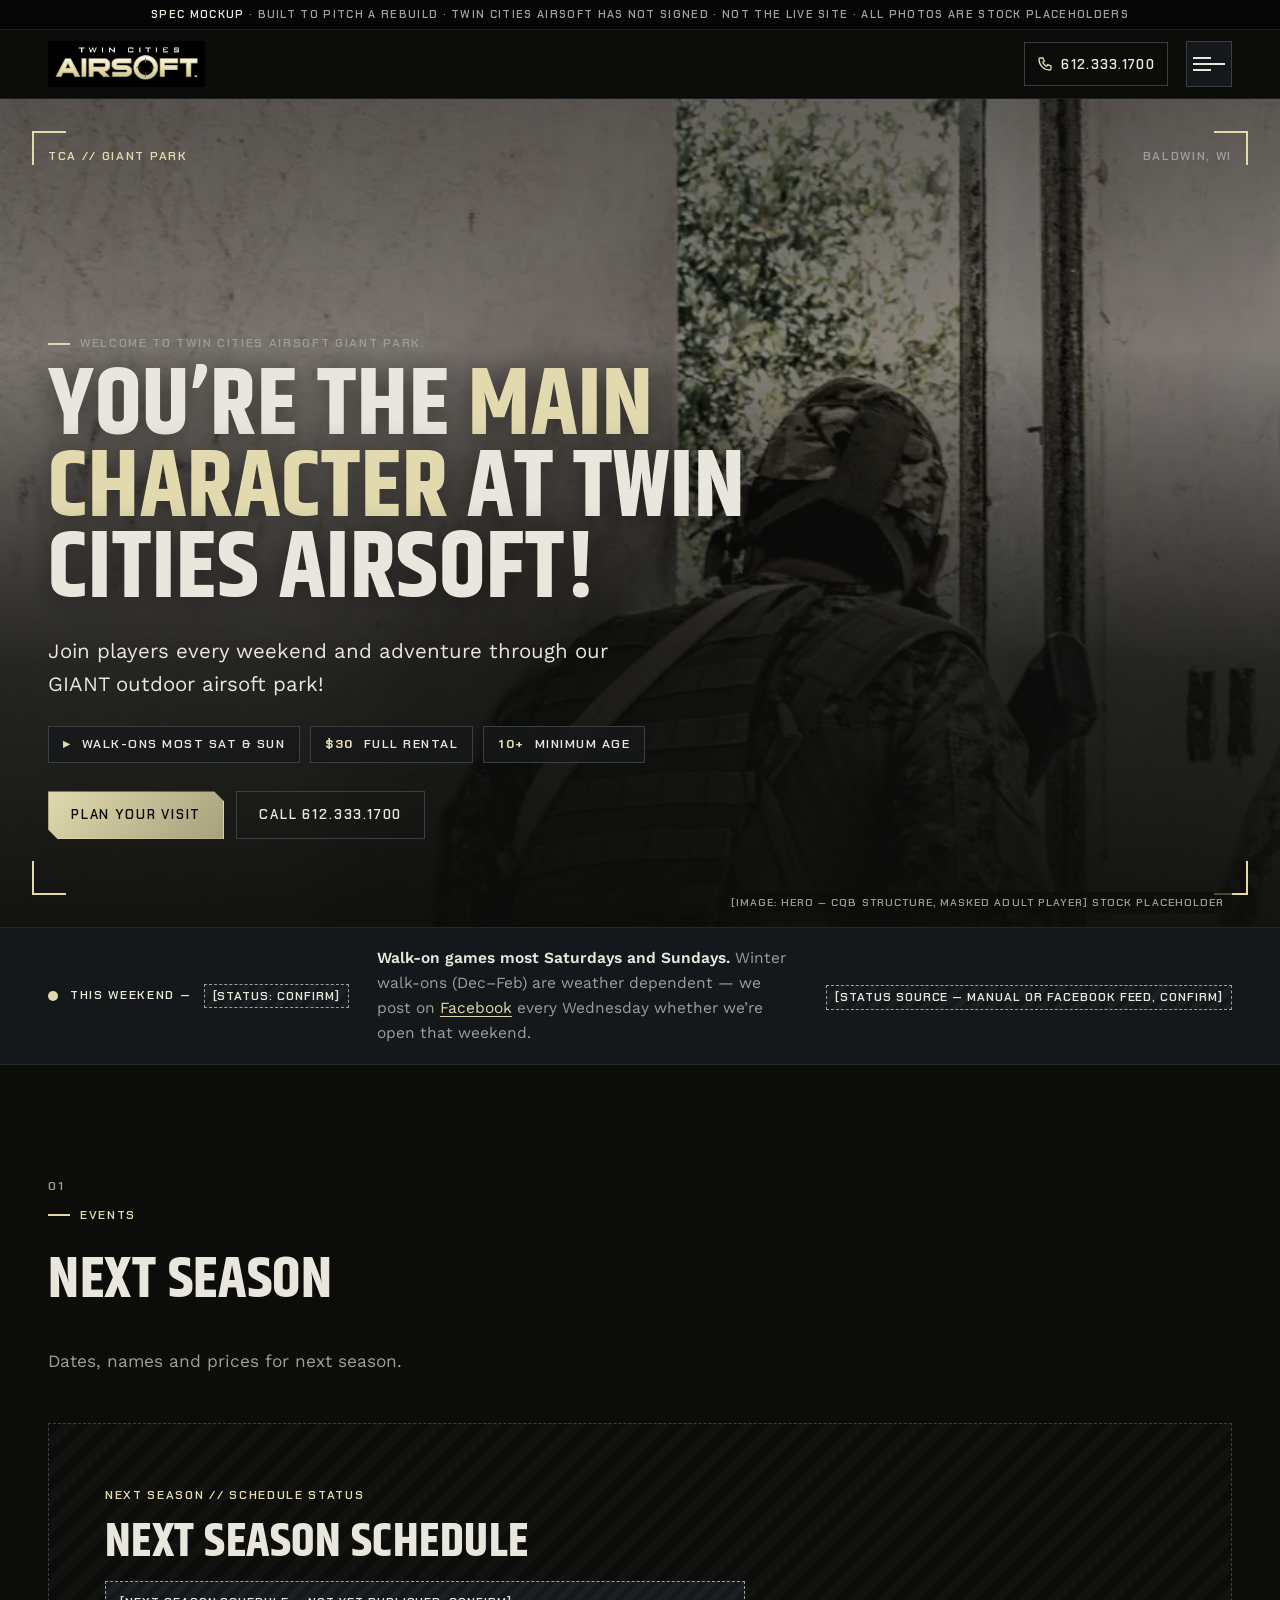
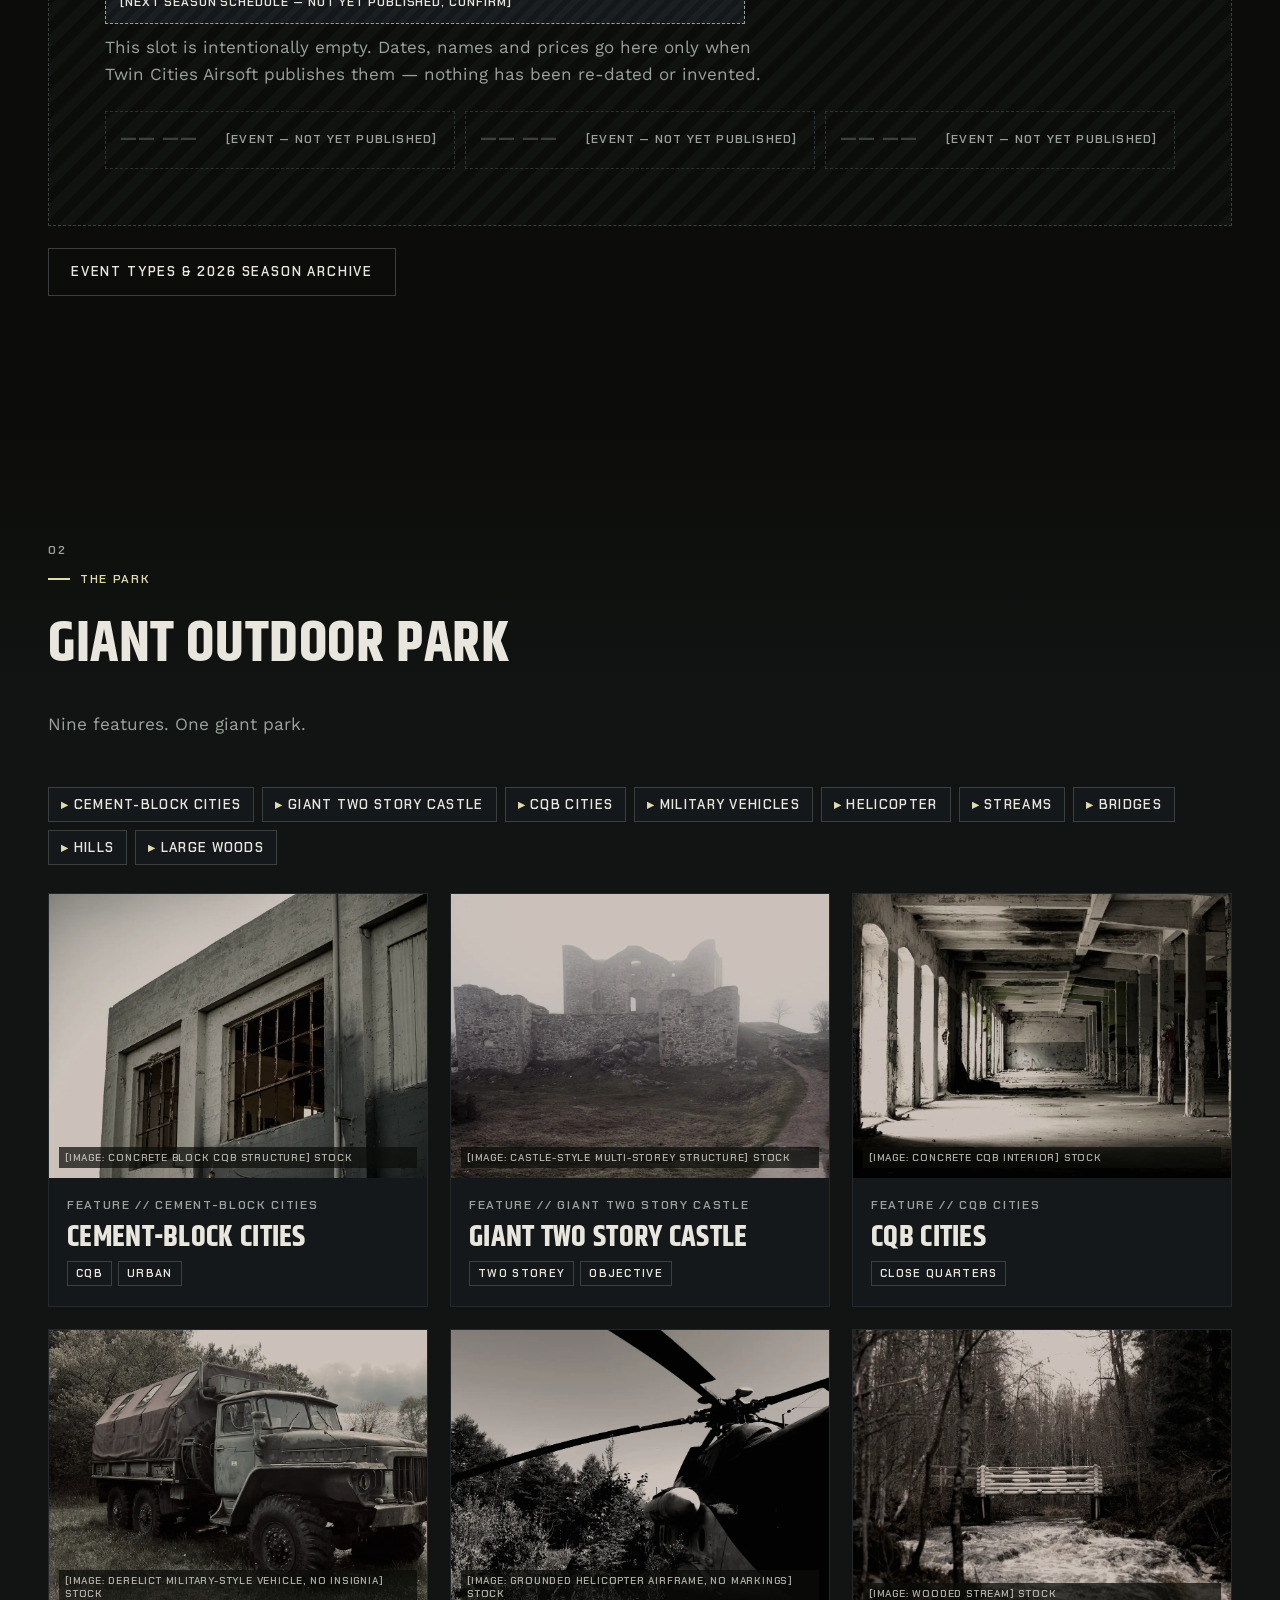
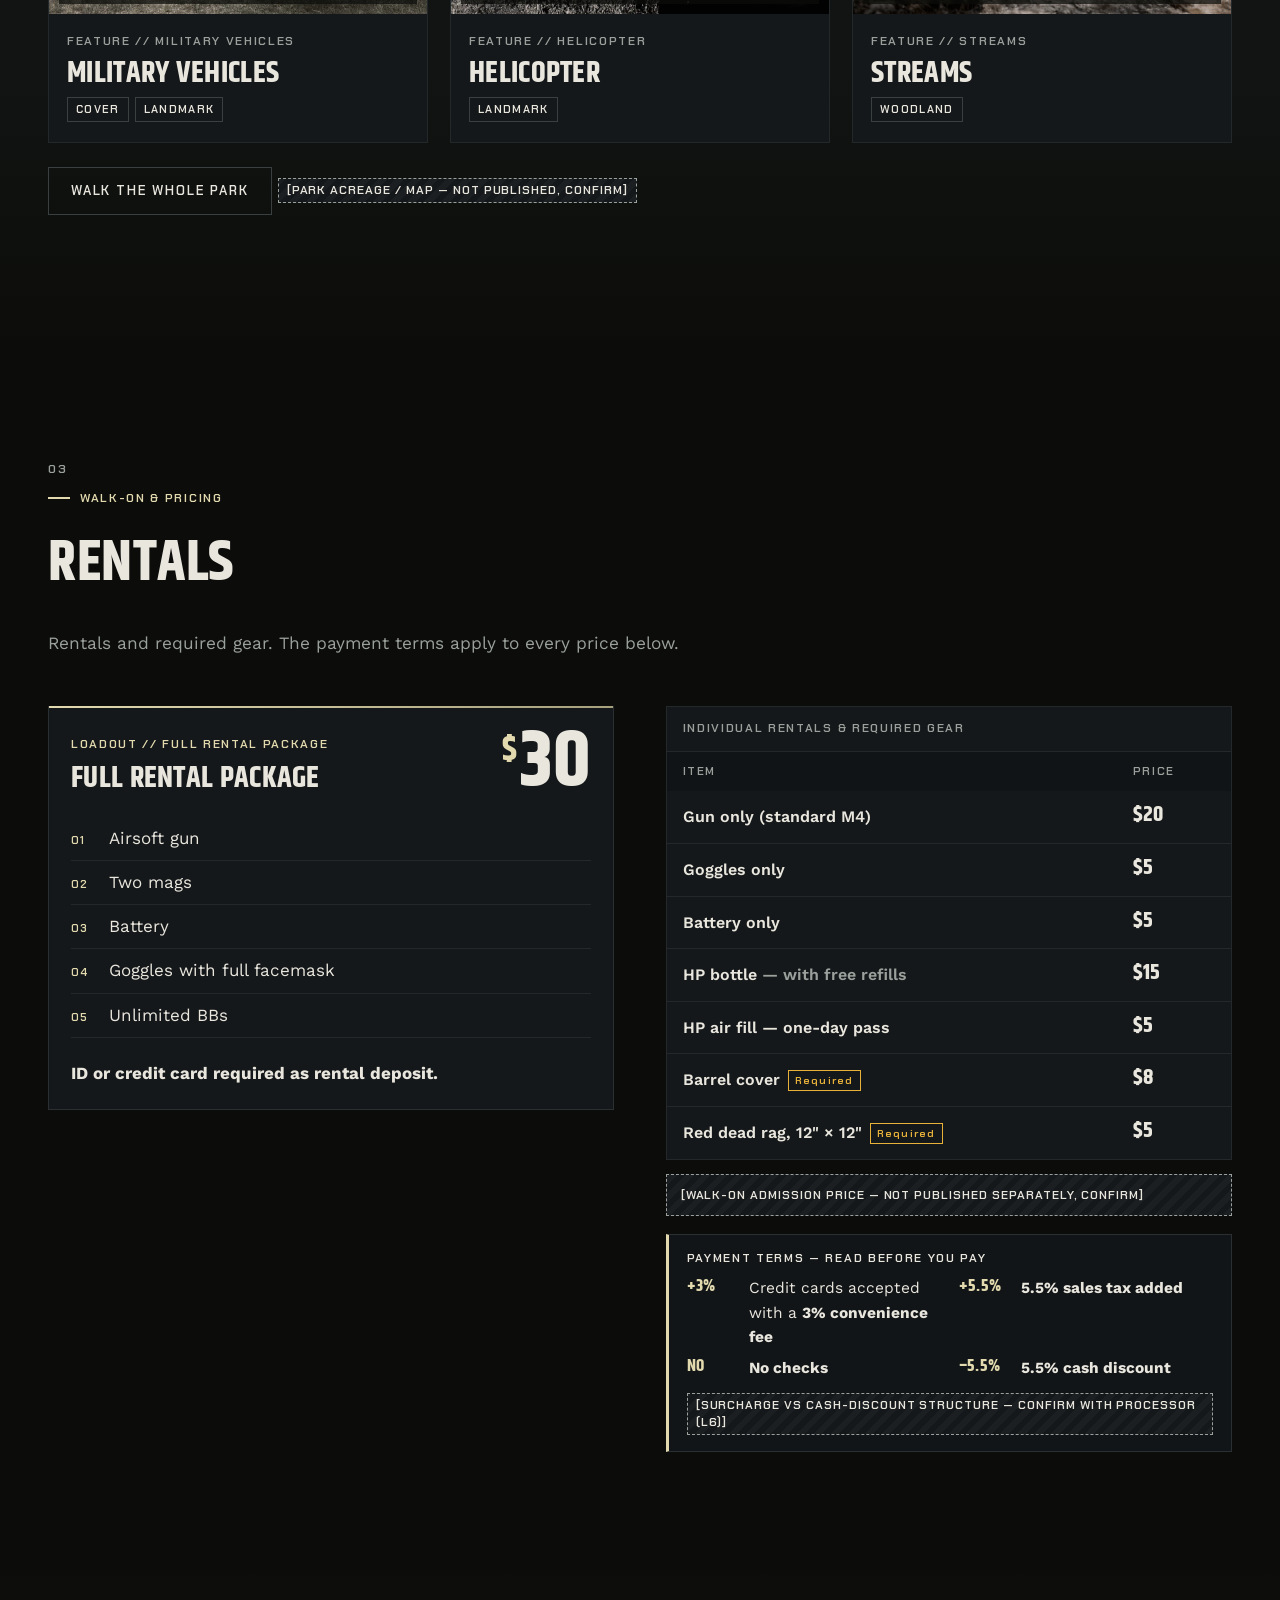
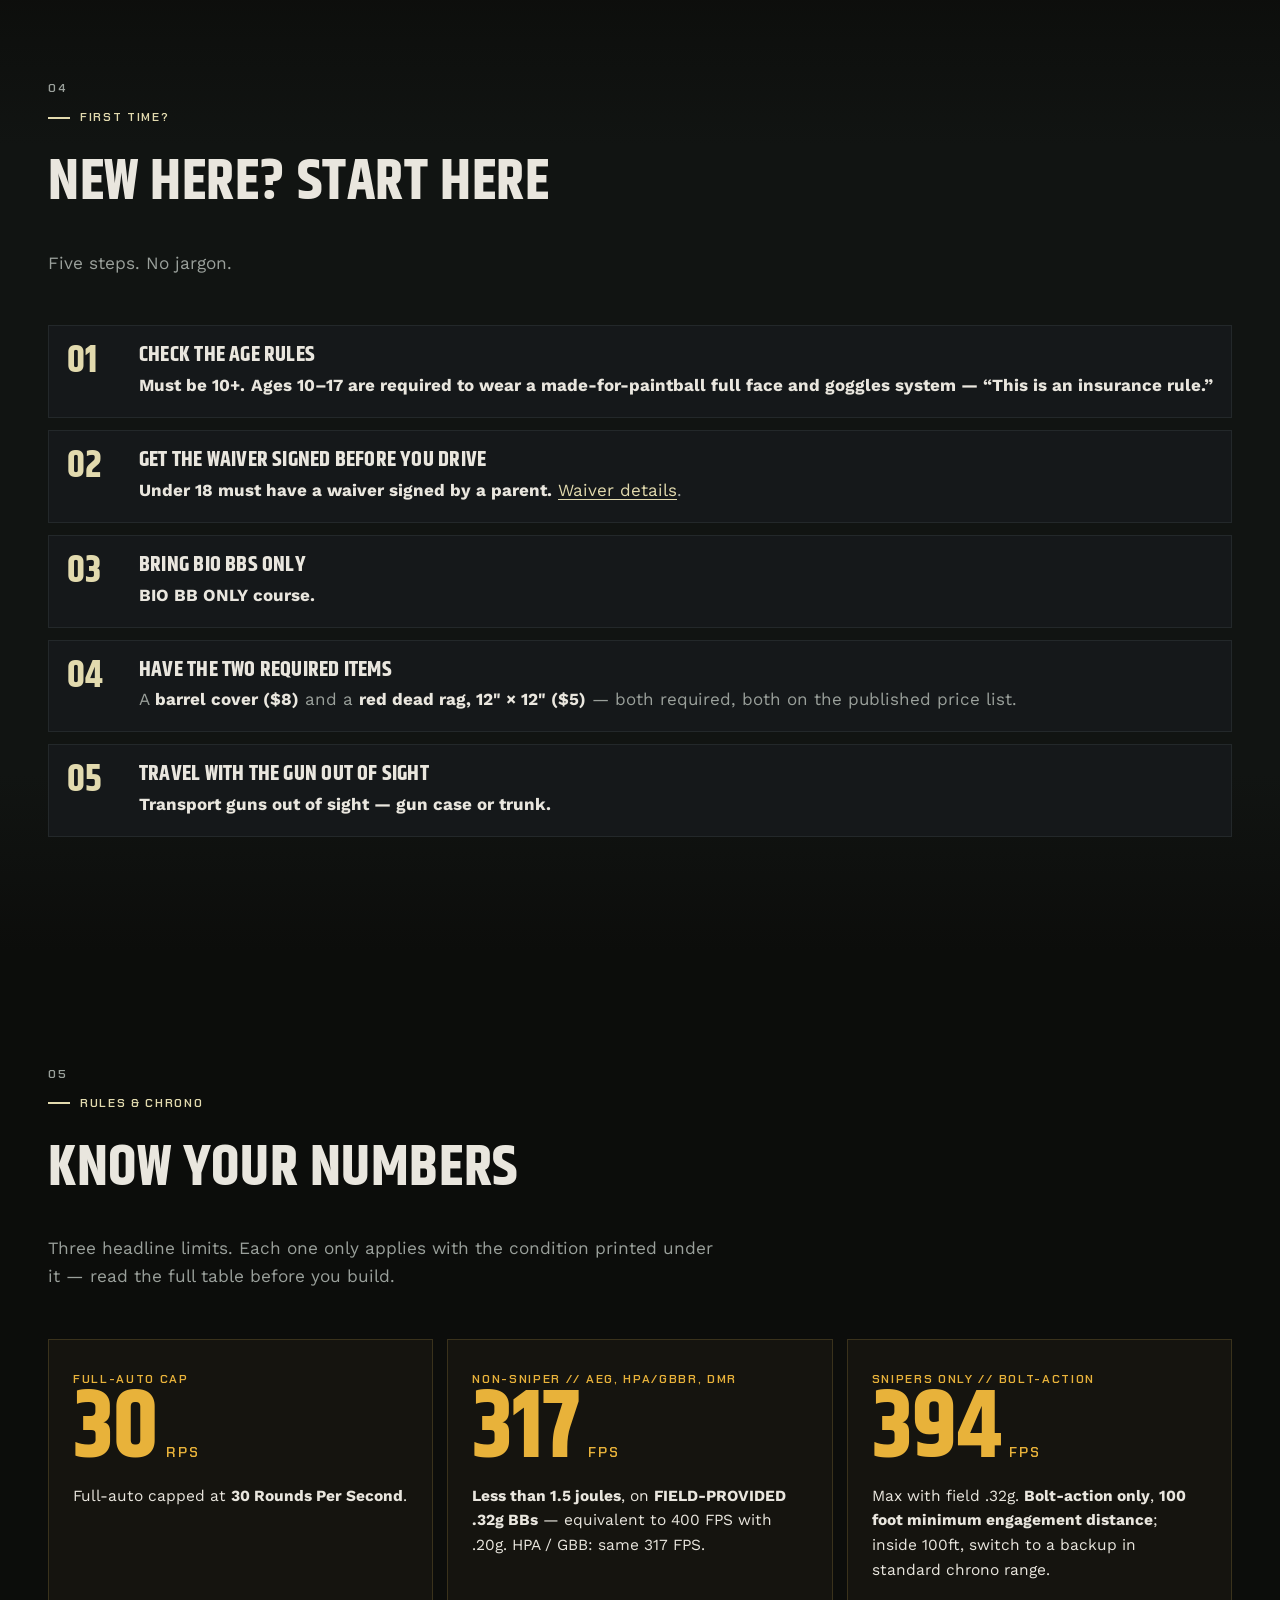
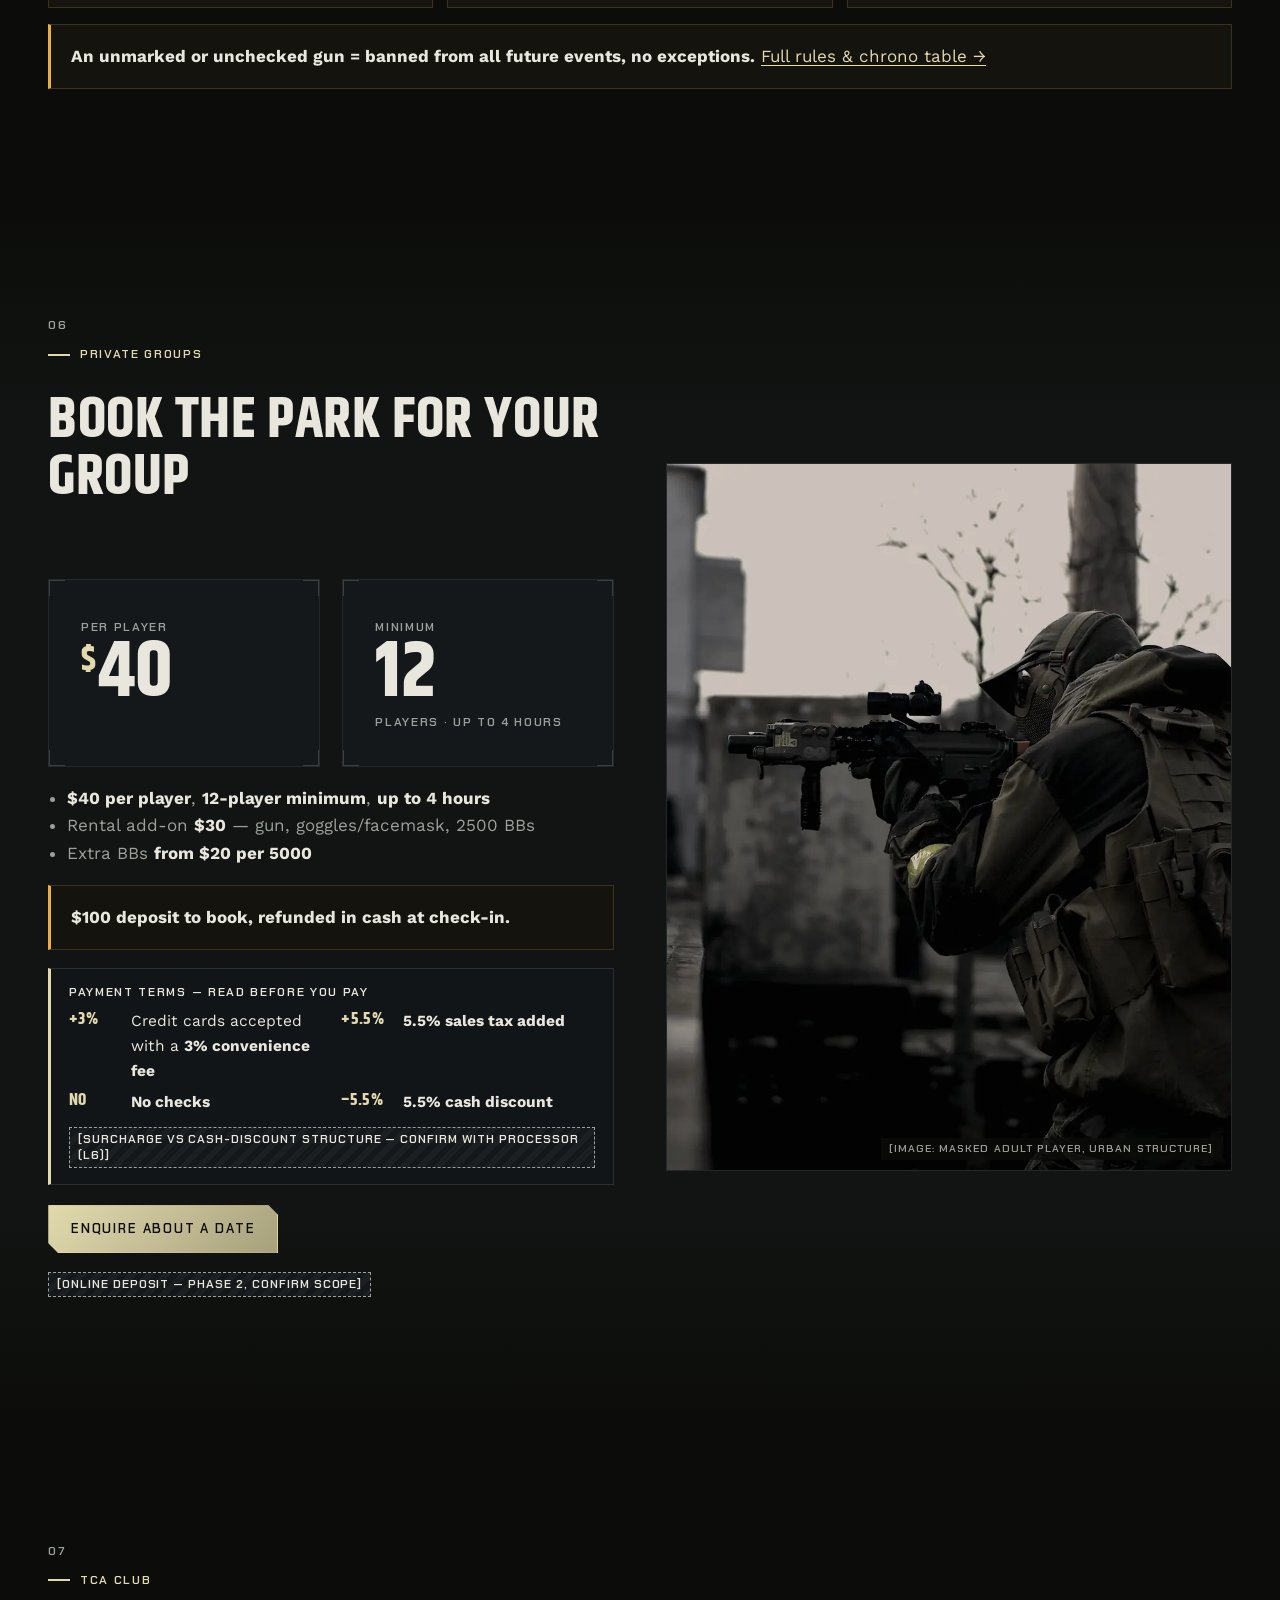
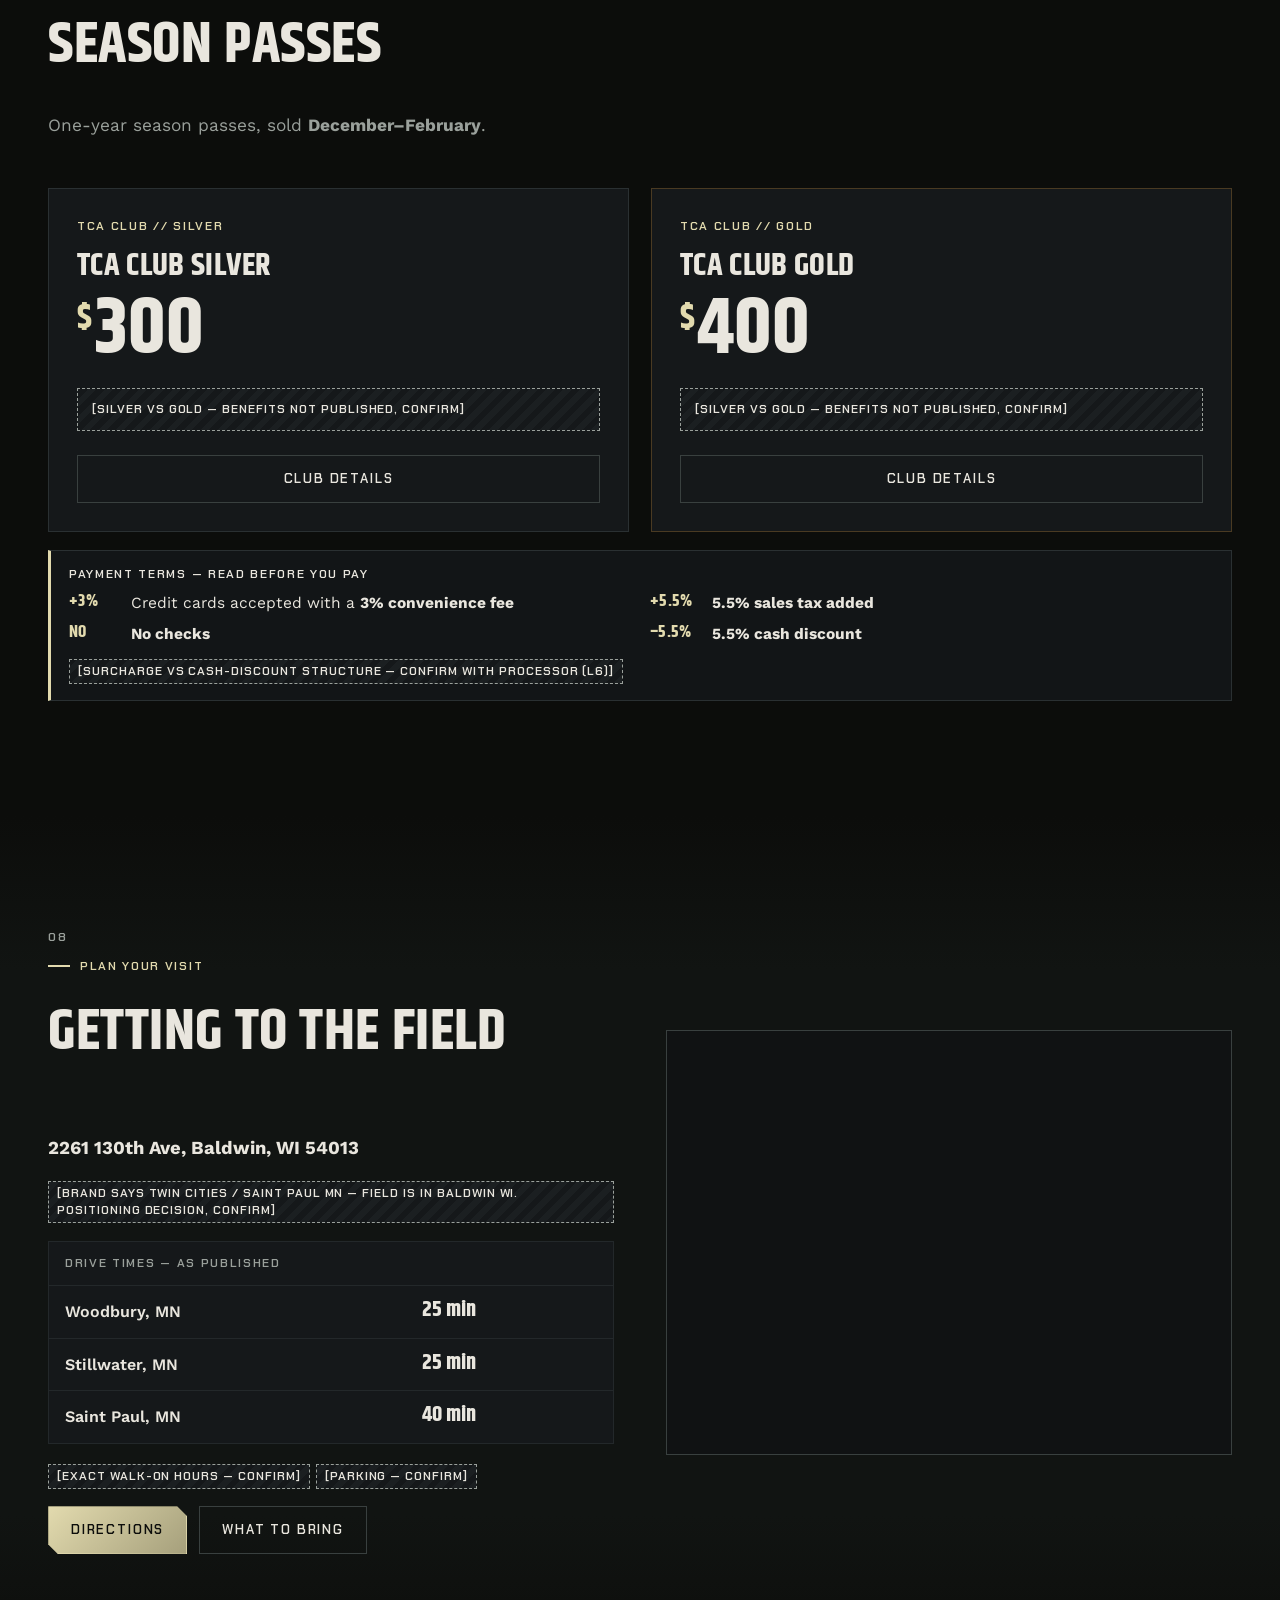
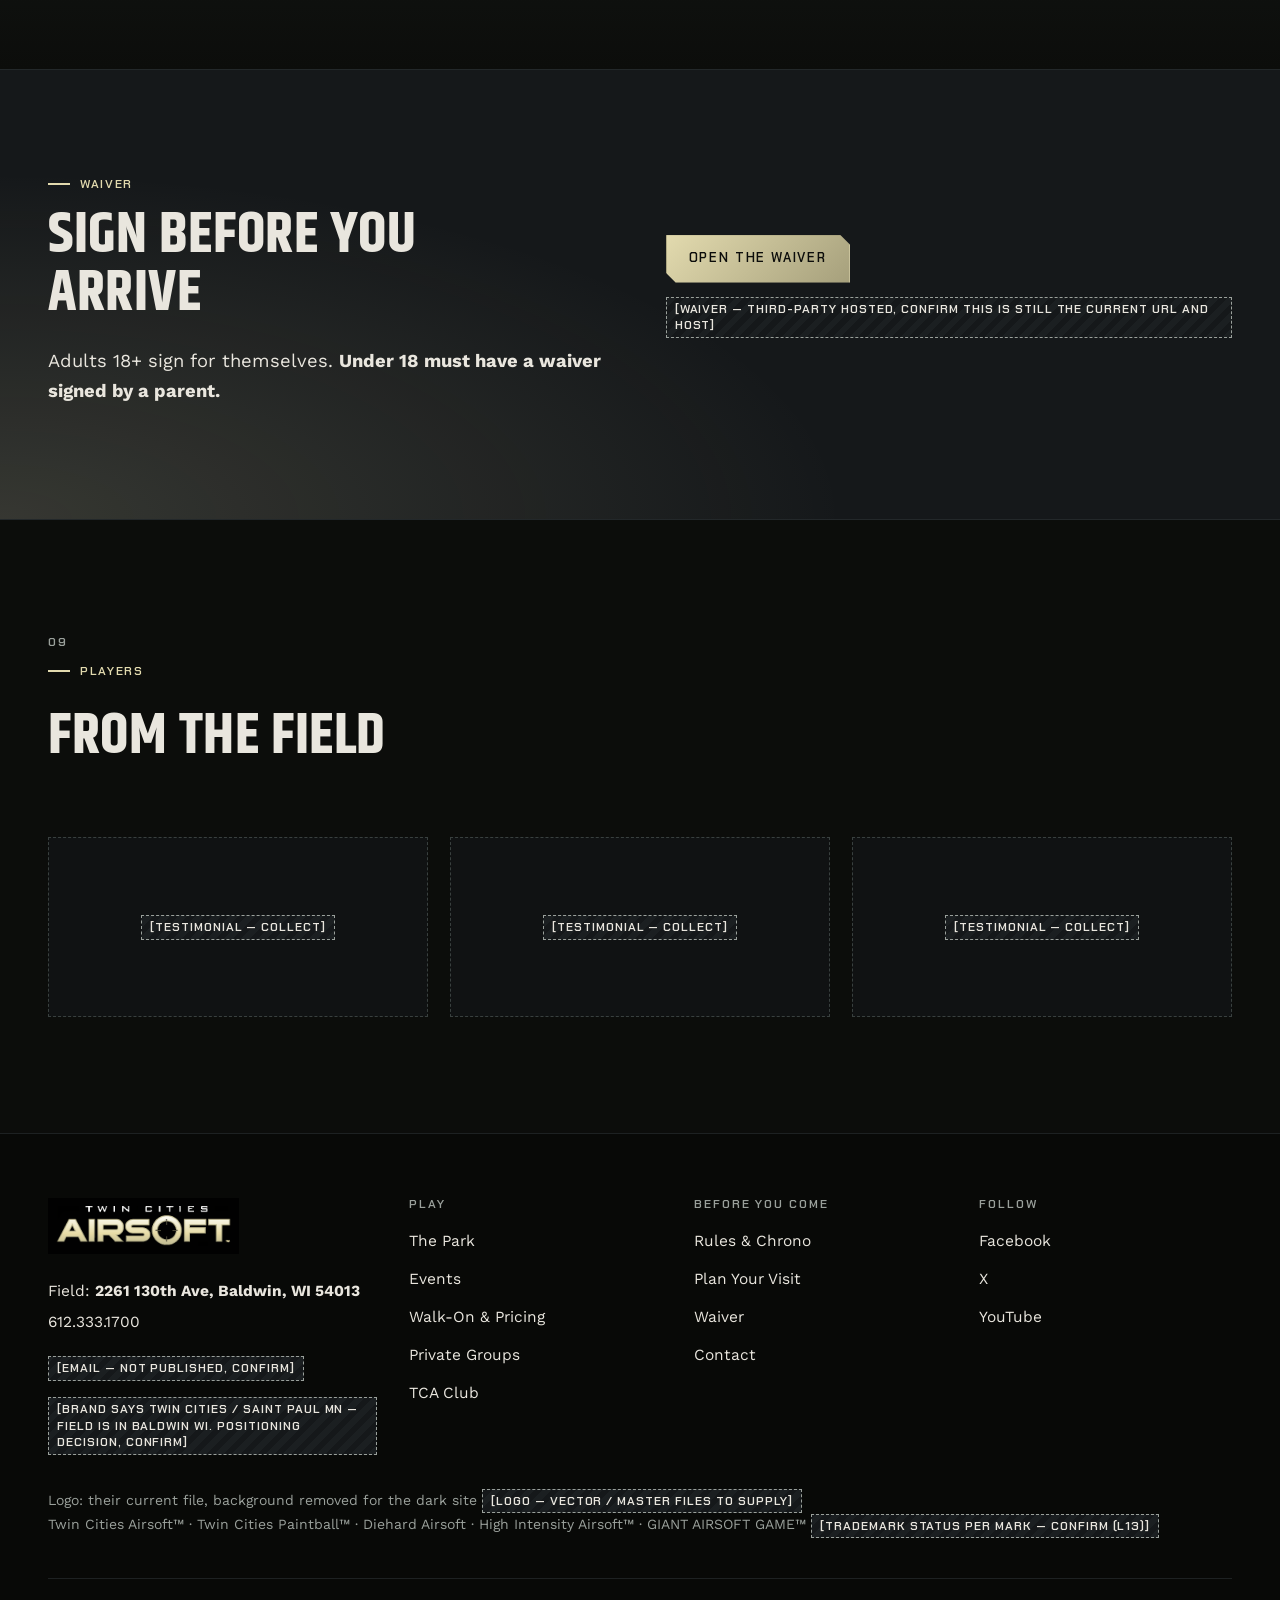
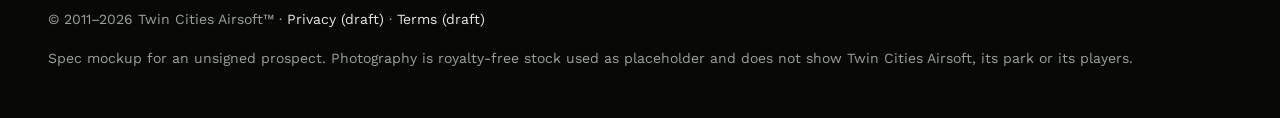
==== commit c20d4f53: "Publish spec mockup preview (site files only)" ====
--- a/index.html
+++ b/index.html
@@ -19,7 +19,7 @@
 <div class="mock-ribbon"><strong>Spec mockup</strong> · built to pitch a rebuild · Twin Cities Airsoft has not signed · not the live site · all photos are stock placeholders</div>
 <header class="site-header">
   <div class="wrap">
-    <a class="brand" href="index.html" aria-label="Twin Cities Airsoft — home"><svg viewBox="0 0 40 40" aria-hidden="true"><rect x="1" y="1" width="38" height="38" fill="#15181A" stroke="#39403F"/><path d="M4 12V4h8M28 4h8v8M36 28v8h-8M12 36H4v-8" fill="none" stroke="#FF5A1F" stroke-width="2"/><path d="M11 13h18v4h-7v12h-4V17h-7z" fill="#E9E6DE"/></svg><span class="brand-name">Twin Cities Airsoft™<small>Giant Park // Baldwin WI</small></span></a>
+    <a class="brand" href="index.html" aria-label="Twin Cities Airsoft — home"><img class="brand-logo" src="assets/logo/tca-logo.png" alt="Twin Cities Airsoft" width="484" height="142"></a>
     <nav class="nav" aria-label="Main"><ul><li><a href="index.html" aria-current="page">Home</a></li><li><a href="the-park.html">The Park</a></li><li><a href="events.html">Events</a></li><li><a href="walk-on-pricing.html">Walk-On &amp; Pricing</a></li><li><a href="rules-chrono.html">Rules &amp; Chrono</a></li><li><a href="private-groups.html">Private Groups</a></li><li><a href="tca-club.html">TCA Club</a></li><li><a href="plan-your-visit.html">Plan Your Visit</a></li><li><a href="contact.html">Contact</a></li></ul></nav>
     <a class="header-call" href="tel:+16123331700"><svg viewBox="0 0 24 24" fill="none" stroke="currentColor" stroke-width="2" aria-hidden="true"><path d="M5 3h4l2 5-2.5 1.5a11 11 0 0 0 6 6L16 13l5 2v4a2 2 0 0 1-2 2A16 16 0 0 1 3 5a2 2 0 0 1 2-2"/></svg><span>612.333.1700</span></a>
     <button class="menu-btn" type="button" aria-expanded="false" aria-controls="mobile-nav"><span></span><span class="sr">Menu</span></button>
@@ -234,7 +234,7 @@
   <div class="wrap">
     <div class="footer-grid">
       <div>
-        <a class="brand" href="index.html"><svg viewBox="0 0 40 40" aria-hidden="true"><rect x="1" y="1" width="38" height="38" fill="#15181A" stroke="#39403F"/><path d="M4 12V4h8M28 4h8v8M36 28v8h-8M12 36H4v-8" fill="none" stroke="#FF5A1F" stroke-width="2"/><path d="M11 13h18v4h-7v12h-4V17h-7z" fill="#E9E6DE"/></svg><span class="brand-name">Twin Cities Airsoft™<small>Giant Park // Baldwin WI</small></span></a>
+        <a class="brand" href="index.html"><img class="brand-logo" src="assets/logo/tca-logo.png" alt="Twin Cities Airsoft" width="484" height="142"></a>
         <p style="margin-top:18px">Field: <strong>2261 130th Ave, Baldwin, WI 54013</strong><br><a href="tel:+16123331700">612.333.1700</a></p>
         <p><span class="confirm">[EMAIL — NOT PUBLISHED, CONFIRM]</span></p>
         <p><span class="confirm">[BRAND SAYS TWIN CITIES / SAINT PAUL MN — FIELD IS IN BALDWIN WI. POSITIONING DECISION, CONFIRM]</span></p>
@@ -252,7 +252,7 @@
         <ul><li><a href="https://facebook.com/twincitiesairsoft" rel="noopener">Facebook</a></li><li><a href="https://x.com/twincityairsoft" rel="noopener">X</a></li><li><a href="https://youtube.com/twincitiesairsoft" rel="noopener">YouTube</a></li></ul>
       </div>
     </div>
-    <p class="marks">Twin Cities Airsoft™ · Twin Cities Paintball™ · Diehard Airsoft · High Intensity Airsoft™ · GIANT AIRSOFT GAME™ <span class="confirm">[TRADEMARK STATUS PER MARK — CONFIRM (L13)]</span></p>
+    <p class="marks">Logo: their current file, background removed for the dark site <span class="confirm">[LOGO — VECTOR / MASTER FILES TO SUPPLY]</span><br>Twin Cities Airsoft™ · Twin Cities Paintball™ · Diehard Airsoft · High Intensity Airsoft™ · GIANT AIRSOFT GAME™ <span class="confirm">[TRADEMARK STATUS PER MARK — CONFIRM (L13)]</span></p>
     <div class="legal-line">
       <p style="margin:0">© 2011–<span data-year>2026</span> Twin Cities Airsoft™ · <a href="privacy.html">Privacy (draft)</a> · <a href="terms.html">Terms (draft)</a></p>
       <p style="margin:0">Spec mockup for an unsigned prospect. Photography is royalty-free stock used as placeholder and does not show Twin Cities Airsoft, its park or its players.</p>
--- a/styles.css
+++ b/styles.css
@@ -11,8 +11,9 @@
   --gunmetal: #39403F;
   --bone: #E9E6DE;
   --bone-dim: #9AA09B;
-  --ember: #FF5A1F;
-  --ember-deep: #C23B0C;
+  /* Signal taken from their logo's letter fill: cream top (#E2DAAE) to khaki bottom (#A6A07C) */
+  --ember: #E2DAAE;
+  --ember-deep: #A6A07C;
   --caution: #E8B23A;
 
   --f-display: "Khand", "Arial Narrow", sans-serif;
@@ -41,7 +42,7 @@
 }
 img { max-width: 100%; display: block; height: auto; }
 a { color: var(--ember); text-underline-offset: 3px; }
-a:hover { color: #ff7a47; }
+a:hover { color: #F3EDCF; }
 :focus-visible { outline: 2px solid var(--ember); outline-offset: 3px; }
 .skip { position: absolute; left: -9999px; top: 8px; z-index: 200; background: var(--ember); color: var(--ground); padding: 10px 14px; font-weight: 600; }
 .skip:focus { left: 8px; }
@@ -107,11 +108,11 @@
   text-decoration: none; transition: background-color var(--t-fast) var(--snap), color var(--t-fast) var(--snap), border-color var(--t-fast) var(--snap), transform var(--t-fast) var(--snap);
   clip-path: polygon(0 0, calc(100% - 10px) 0, 100% 10px, 100% 100%, 10px 100%, 0 calc(100% - 10px));
 }
-.btn--primary { background: linear-gradient(135deg, var(--ember), var(--ember-deep)); color: #120804; }
-.btn--primary:hover { color: #120804; background: var(--ember); transform: translateY(-1px); }
+.btn--primary { background: linear-gradient(135deg, var(--ember), var(--ember-deep)); color: #0C0D0B; }
+.btn--primary:hover { color: #0C0D0B; background: var(--ember); transform: translateY(-1px); }
 .btn--primary:active { background: var(--ember-deep); transform: none; }
 .btn--ghost { background: transparent; color: var(--bone); border-color: var(--gunmetal); clip-path: none; }
-.btn--ghost:hover { color: var(--bone); border-color: var(--ember); background: rgba(255, 90, 31, .08); }
+.btn--ghost:hover { color: var(--bone); border-color: var(--ember); background: rgba(226, 218, 174, .08); }
 .btn-row { display: flex; flex-wrap: wrap; gap: 12px; }
 
 /* ---------- Mockup ribbon ---------- */
@@ -125,6 +126,9 @@
 .site-header.is-condensed { background: rgba(12, 13, 11, .98); }
 .brand { display: flex; align-items: center; gap: 10px; text-decoration: none; color: var(--bone); flex-shrink: 0; }
 .brand svg { width: 34px; height: 34px; }
+.brand-logo { height: 46px; width: auto; display: block; }
+.site-header.is-condensed .brand-logo { height: 38px; }
+.site-footer .brand-logo { height: 56px; }
 .brand-name { font: 700 22px/0.9 var(--f-display); text-transform: uppercase; letter-spacing: .02em; }
 .brand-name small { display: block; font: 600 9.5px/1.4 var(--f-hud); letter-spacing: .16em; color: var(--bone-dim); margin-top: 3px; }
 .nav { display: none; margin-left: auto; }
@@ -167,8 +171,8 @@
 .hero picture, .hero img.hero-img { position: absolute; inset: 0; width: 100%; height: 100%; object-fit: cover; }
 .hero::after { content: ""; position: absolute; inset: 0; z-index: 1; background: linear-gradient(0deg, rgba(12, 13, 11, .96) 0%, rgba(12, 13, 11, .85) 32%, rgba(12, 13, 11, .35) 70%, rgba(12, 13, 11, .55) 100%); }
 .hero-frame { position: absolute; inset: clamp(12px, 3vw, 32px); z-index: 2; pointer-events: none; --bl: 34px; --bw: 2px; --bc: var(--ember); }
-.hero-inner { position: relative; z-index: 3; padding-top: 120px; padding-bottom: clamp(40px, 7vw, 88px); }
-.hero h1 { max-width: 14ch; font-size: clamp(3rem, 9.4vw, 7.6rem); line-height: .86; margin-bottom: .25em; text-shadow: 0 2px 30px rgba(0, 0, 0, .5); }
+.hero-inner { position: relative; z-index: 3; padding-top: clamp(84px, 12vh, 120px); padding-bottom: clamp(40px, 7vw, 88px); }
+.hero h1 { max-width: 20ch; font-size: clamp(2.8rem, min(9.4vw, 10.5vh), 7rem); line-height: .86; margin-bottom: .25em; text-shadow: 0 2px 30px rgba(0, 0, 0, .5); }
 .hero h1 em { font-style: normal; color: var(--ember); }
 .hero-sub { max-width: 46ch; font-size: clamp(1.05rem, 1.6vw, 1.3rem); color: var(--bone); margin-bottom: 26px; }
 .hero-meta { position: absolute; z-index: 3; top: clamp(24px, 4vw, 48px); left: var(--gutter); right: var(--gutter); display: flex; justify-content: space-between; gap: 12px; }
@@ -192,8 +196,8 @@
 .status { background: var(--panel); border-block: 1px solid #23282a; }
 .status .wrap { display: grid; gap: 14px; padding-block: 18px; align-items: center; }
 .status-head { display: flex; align-items: center; gap: 12px; flex-wrap: wrap; }
-.dot { width: 10px; height: 10px; border-radius: 50%; background: var(--ember); box-shadow: 0 0 0 0 rgba(255, 90, 31, .55); animation: pulse 1.6s var(--snap) infinite; flex-shrink: 0; }
-@keyframes pulse { 0% { box-shadow: 0 0 0 0 rgba(255, 90, 31, .45); } 70% { box-shadow: 0 0 0 7px rgba(255, 90, 31, 0); } 100% { box-shadow: 0 0 0 0 rgba(255, 90, 31, 0); } }
+.dot { width: 10px; height: 10px; border-radius: 50%; background: var(--ember); box-shadow: 0 0 0 0 rgba(226, 218, 174, .55); animation: pulse 1.6s var(--snap) infinite; flex-shrink: 0; }
+@keyframes pulse { 0% { box-shadow: 0 0 0 0 rgba(226, 218, 174, .45); } 70% { box-shadow: 0 0 0 7px rgba(226, 218, 174, 0); } 100% { box-shadow: 0 0 0 0 rgba(226, 218, 174, 0); } }
 .status p { margin: 0; color: var(--bone-dim); font-size: 15.5px; }
 .status p strong { color: var(--bone); font-weight: 600; }
 @media (min-width: 900px) { .status .wrap { grid-template-columns: auto 1fr auto; gap: 28px; } }
@@ -358,7 +362,7 @@
 .draft-banner { background: var(--caution); color: var(--ground); font: 700 13px/1.4 var(--f-hud); letter-spacing: .1em; text-transform: uppercase; padding: 12px var(--gutter); text-align: center; }
 
 /* CTA band */
-.cta-band { position: relative; overflow: hidden; padding: clamp(56px, 8vw, 96px) 0; background: radial-gradient(120% 140% at 0% 100%, rgba(255, 90, 31, .16), transparent 55%), var(--panel); border-block: 1px solid #23282a; }
+.cta-band { position: relative; overflow: hidden; padding: clamp(56px, 8vw, 96px) 0; background: radial-gradient(120% 140% at 0% 100%, rgba(226, 218, 174, .16), transparent 55%), var(--panel); border-block: 1px solid #23282a; }
 .cta-band h2 { max-width: 18ch; }
 
 /* ---------- Footer ---------- */
@@ -375,7 +379,7 @@
 /* ---------- Sticky mobile action bar ---------- */
 .actionbar { position: fixed; left: 0; right: 0; bottom: 0; z-index: 50; display: grid; grid-template-columns: 1.3fr 1fr 1fr; background: rgba(12, 13, 11, .97); border-top: 1px solid var(--gunmetal); padding-bottom: env(safe-area-inset-bottom); }
 .actionbar a { display: flex; flex-direction: column; align-items: center; justify-content: center; gap: 3px; min-height: 60px; color: var(--bone); text-decoration: none; font: 600 11px/1 var(--f-hud); letter-spacing: .12em; text-transform: uppercase; border-right: 1px solid #23282a; }
-.actionbar a:first-child { background: linear-gradient(135deg, var(--ember), var(--ember-deep)); color: #120804; }
+.actionbar a:first-child { background: linear-gradient(135deg, var(--ember), var(--ember-deep)); color: #0C0D0B; }
 .actionbar a b { font: 700 16px/1 var(--f-display); letter-spacing: .04em; }
 .actionbar svg { width: 18px; height: 18px; }
 @media (min-width: 900px) { .actionbar { display: none; } }
@@ -385,7 +389,7 @@
 .js .rv.on { opacity: 1; animation: hudIn var(--t-slow) steps(3, end) both; }
 .js .rv.on.brk, .js .rv.on .brk-flash { animation: hudIn var(--t-slow) steps(3, end) both, brkFlash 220ms steps(2, end) both; }
 @keyframes hudIn { 0% { opacity: 0; transform: translateY(6px); } 34% { opacity: .5; } 100% { opacity: 1; transform: none; } }
-@keyframes brkFlash { 0% { outline: 1px solid rgba(255, 90, 31, .85); outline-offset: -1px; } 99% { outline: 1px solid rgba(255, 90, 31, .85); outline-offset: -1px; } 100% { outline: 1px solid transparent; } }
+@keyframes brkFlash { 0% { outline: 1px solid rgba(226, 218, 174, .85); outline-offset: -1px; } 99% { outline: 1px solid rgba(226, 218, 174, .85); outline-offset: -1px; } 100% { outline: 1px solid transparent; } }
 .js .rv-stagger > * { opacity: 0; }
 .js .rv-stagger.on > * { animation: hudIn var(--t-slow) steps(3, end) both; }
 .js .rv-stagger.on > *:nth-child(2) { animation-delay: 60ms; }
@@ -411,7 +415,7 @@
 /* Small phones: keep logo text, phone number and menu all on one row */
 @media (max-width: 520px) {
   .site-header .wrap { gap: 10px; }
-  .brand svg { display: none; }
+  .brand-logo { height: 36px; }
   .brand-name { font-size: 18px; }
   .brand-name small { font-size: 8.5px; letter-spacing: .12em; }
   .header-call { padding: 0 8px; font-size: 12px; letter-spacing: .04em; gap: 6px; }
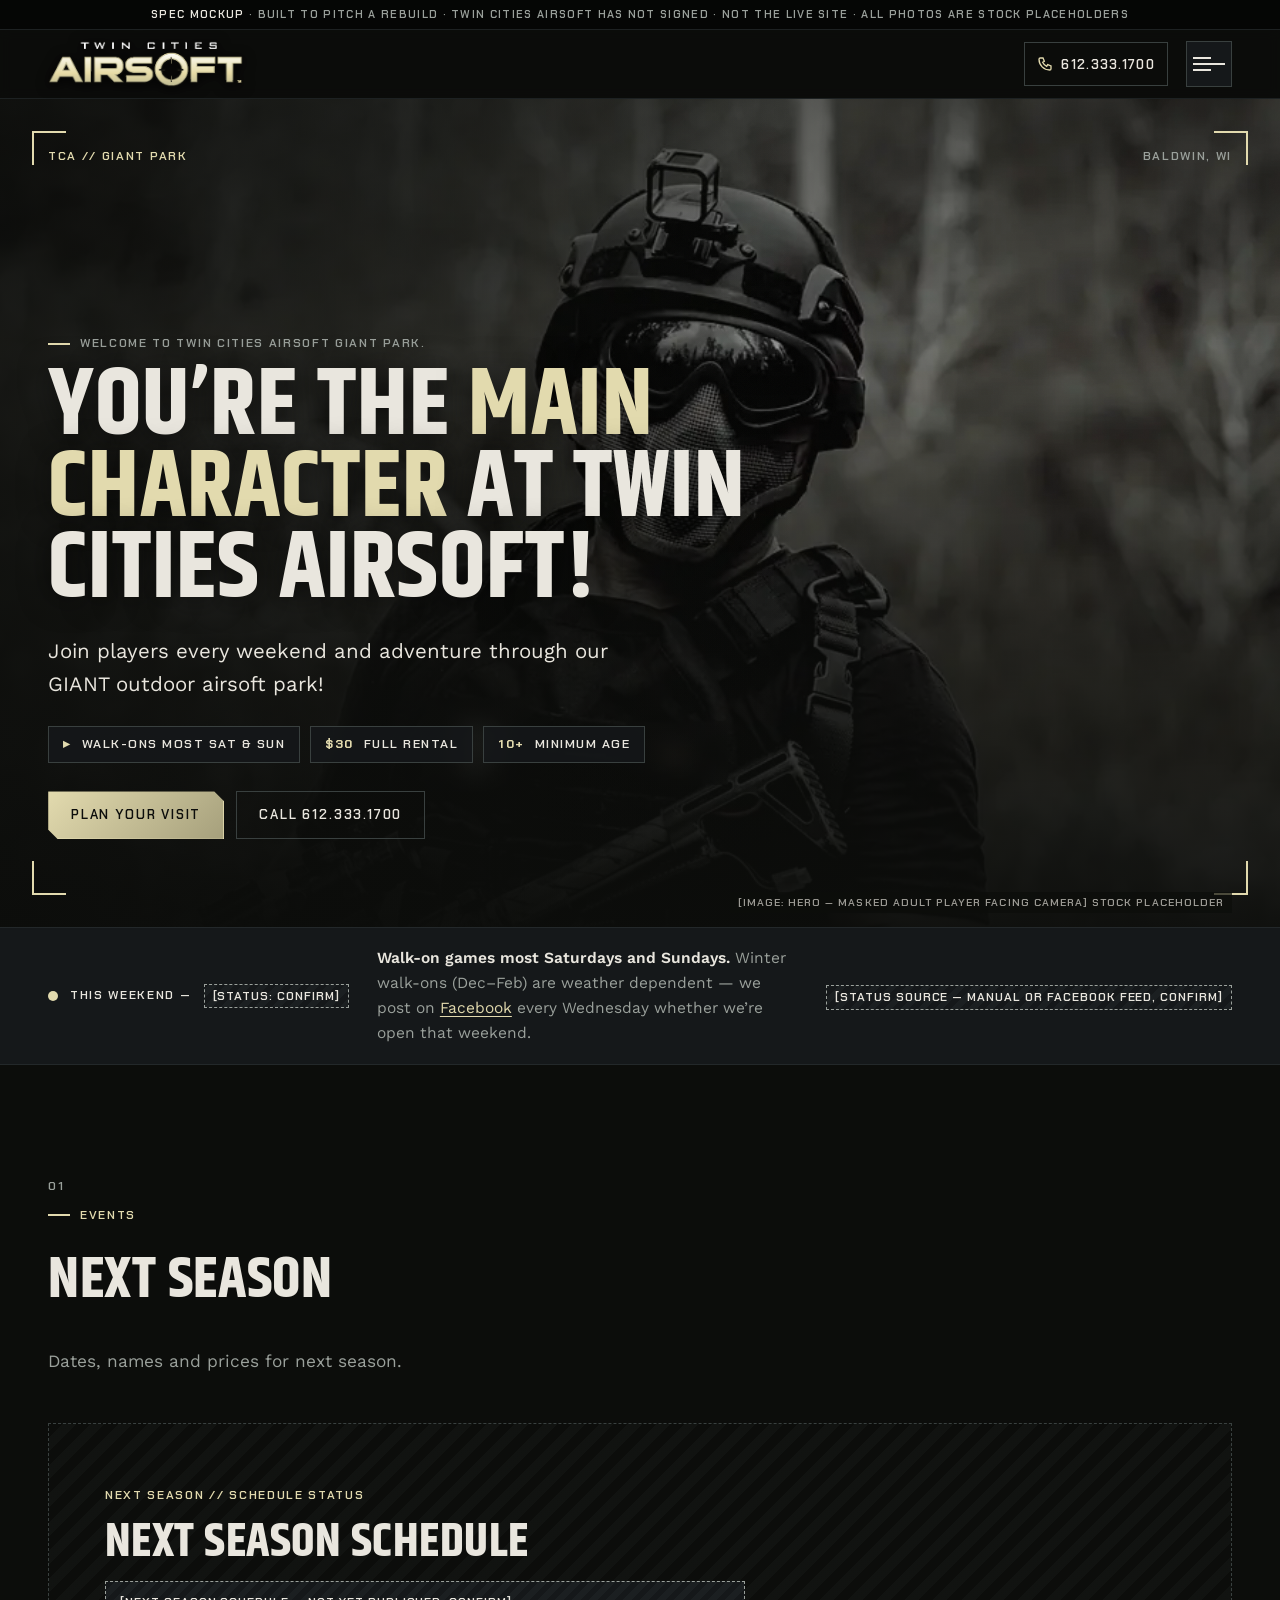
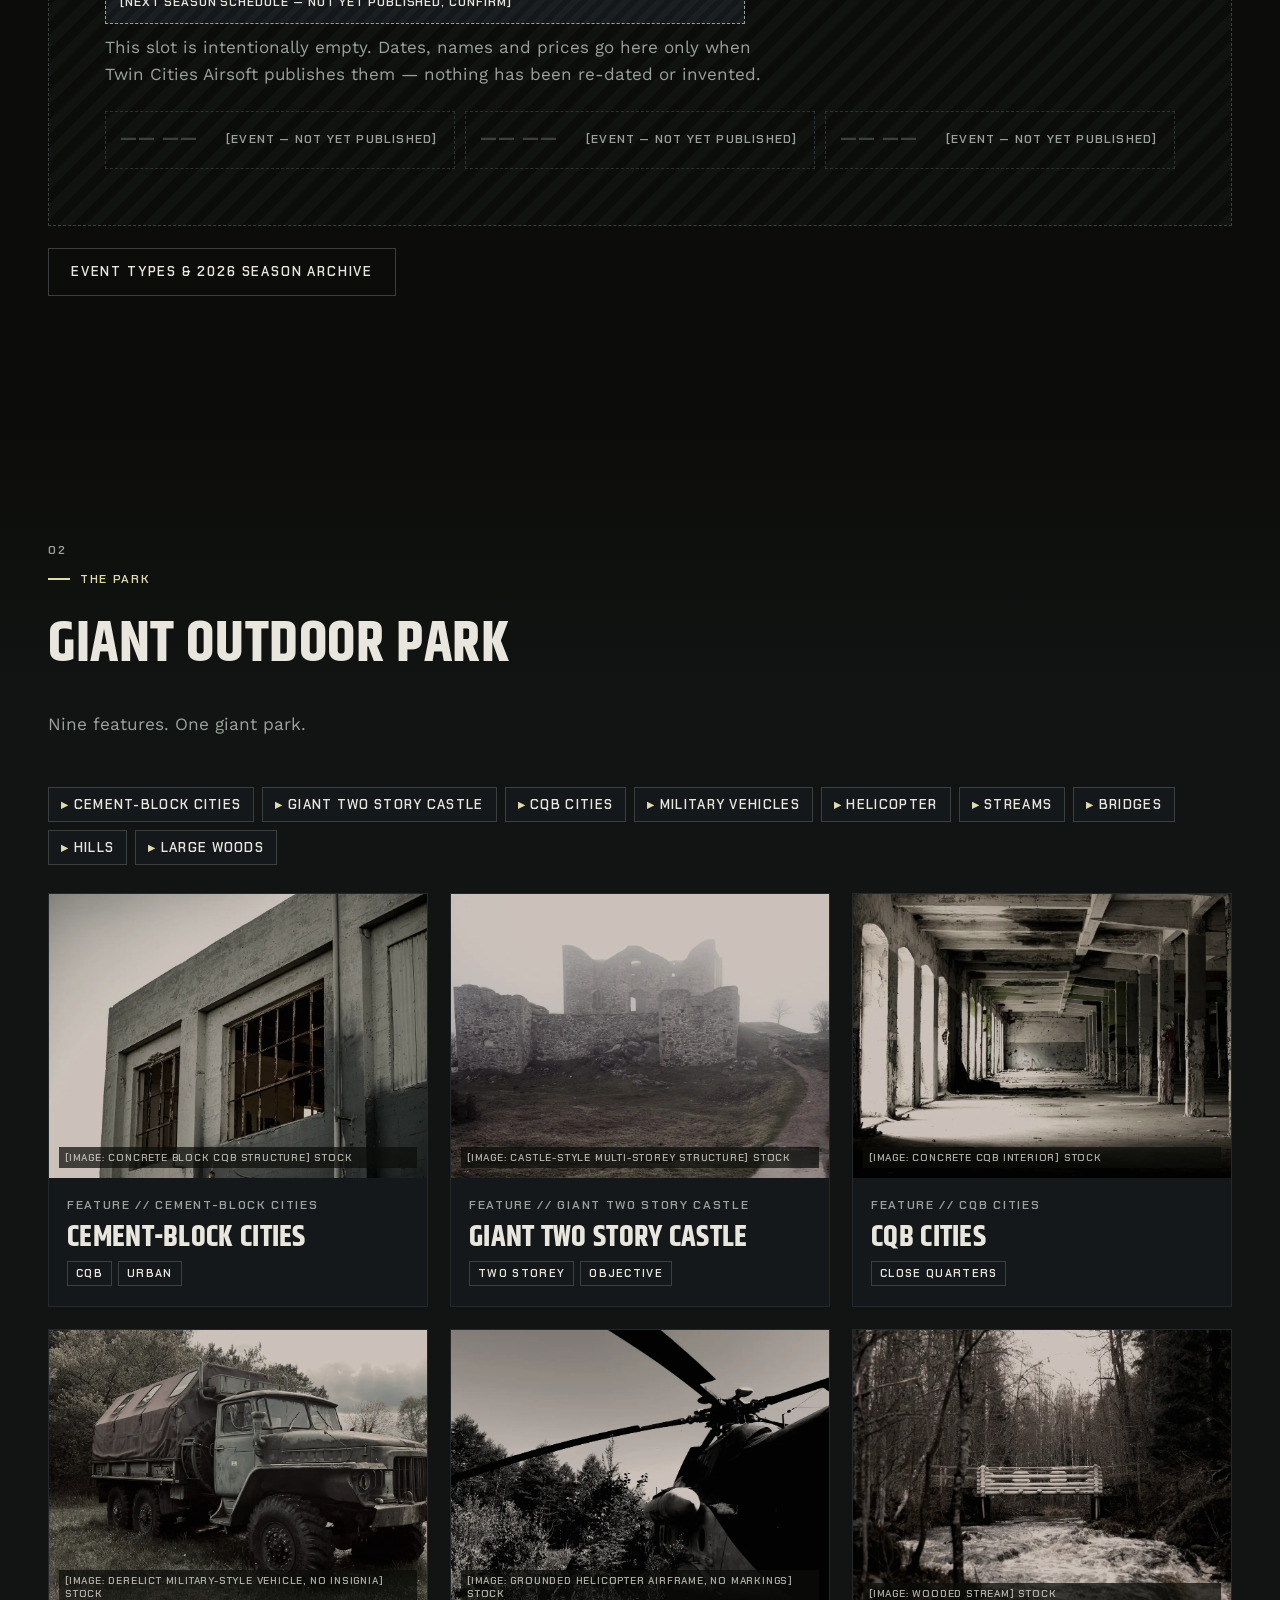
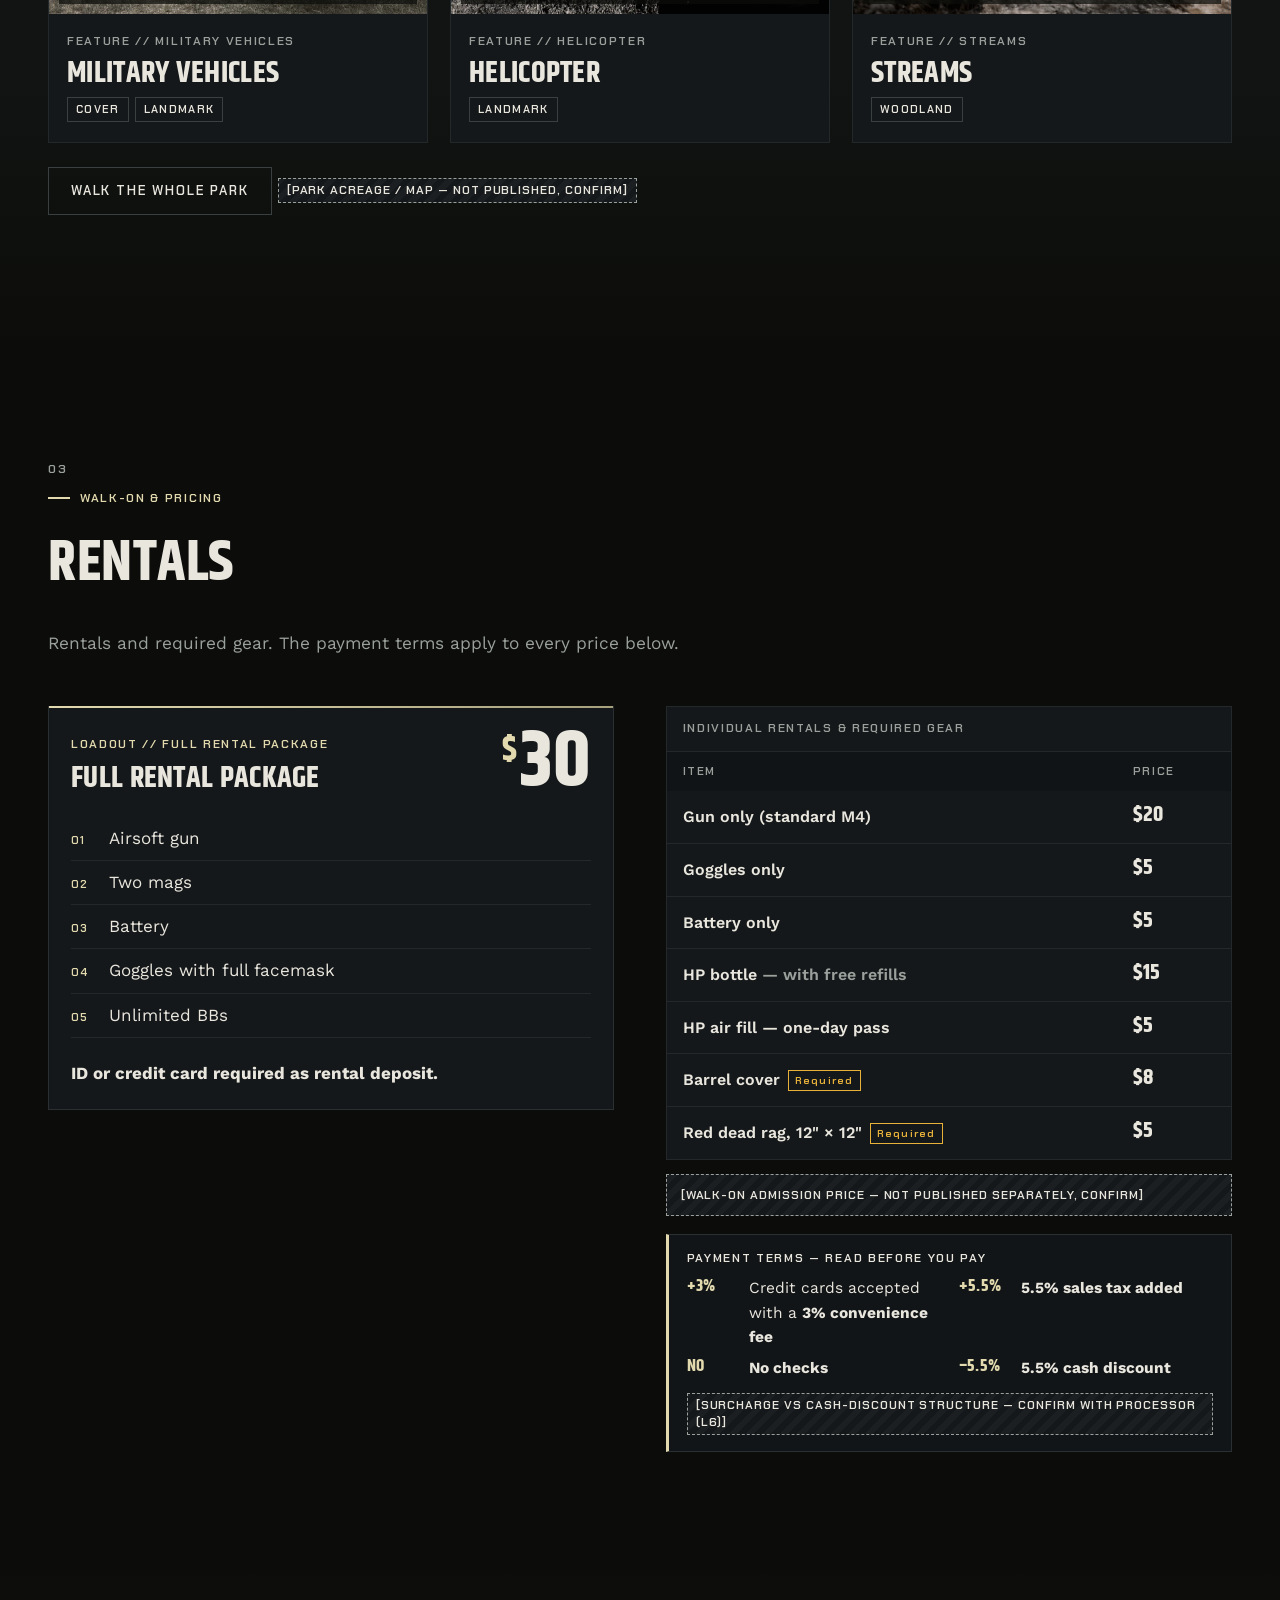
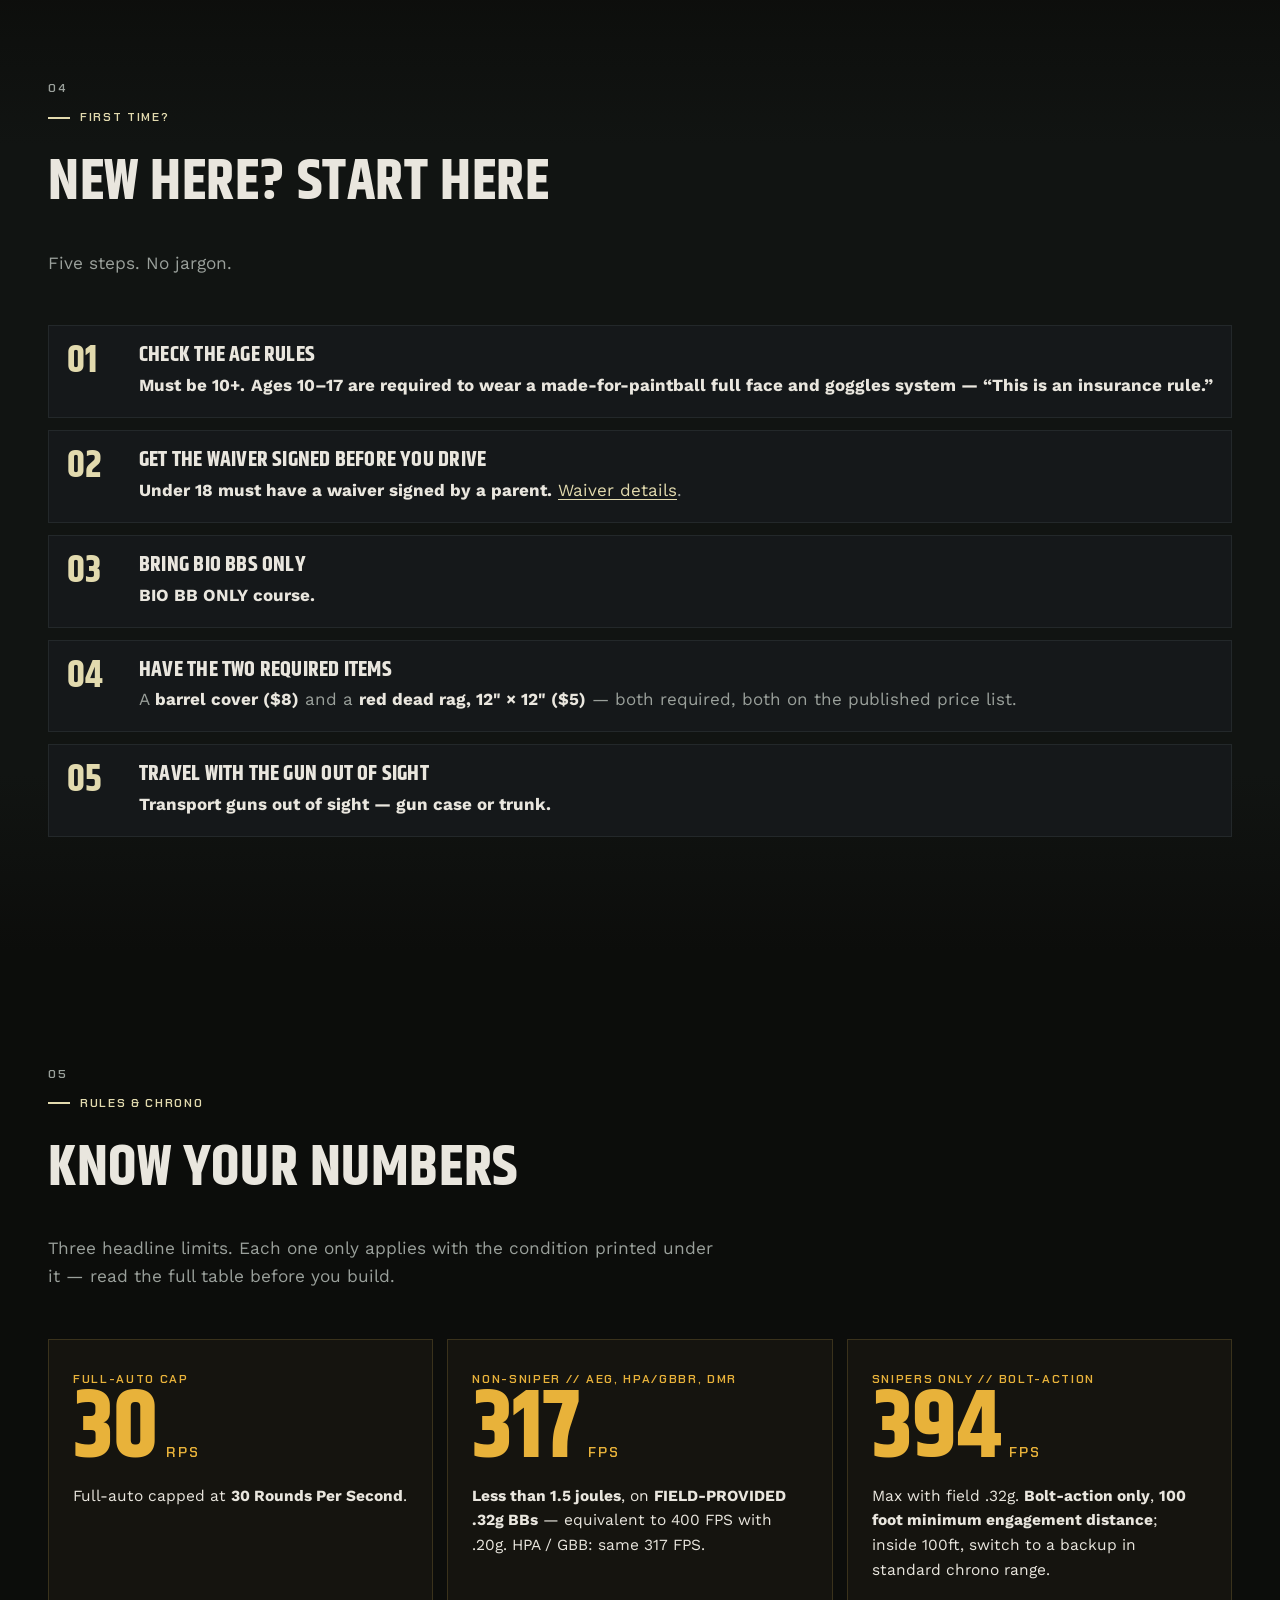
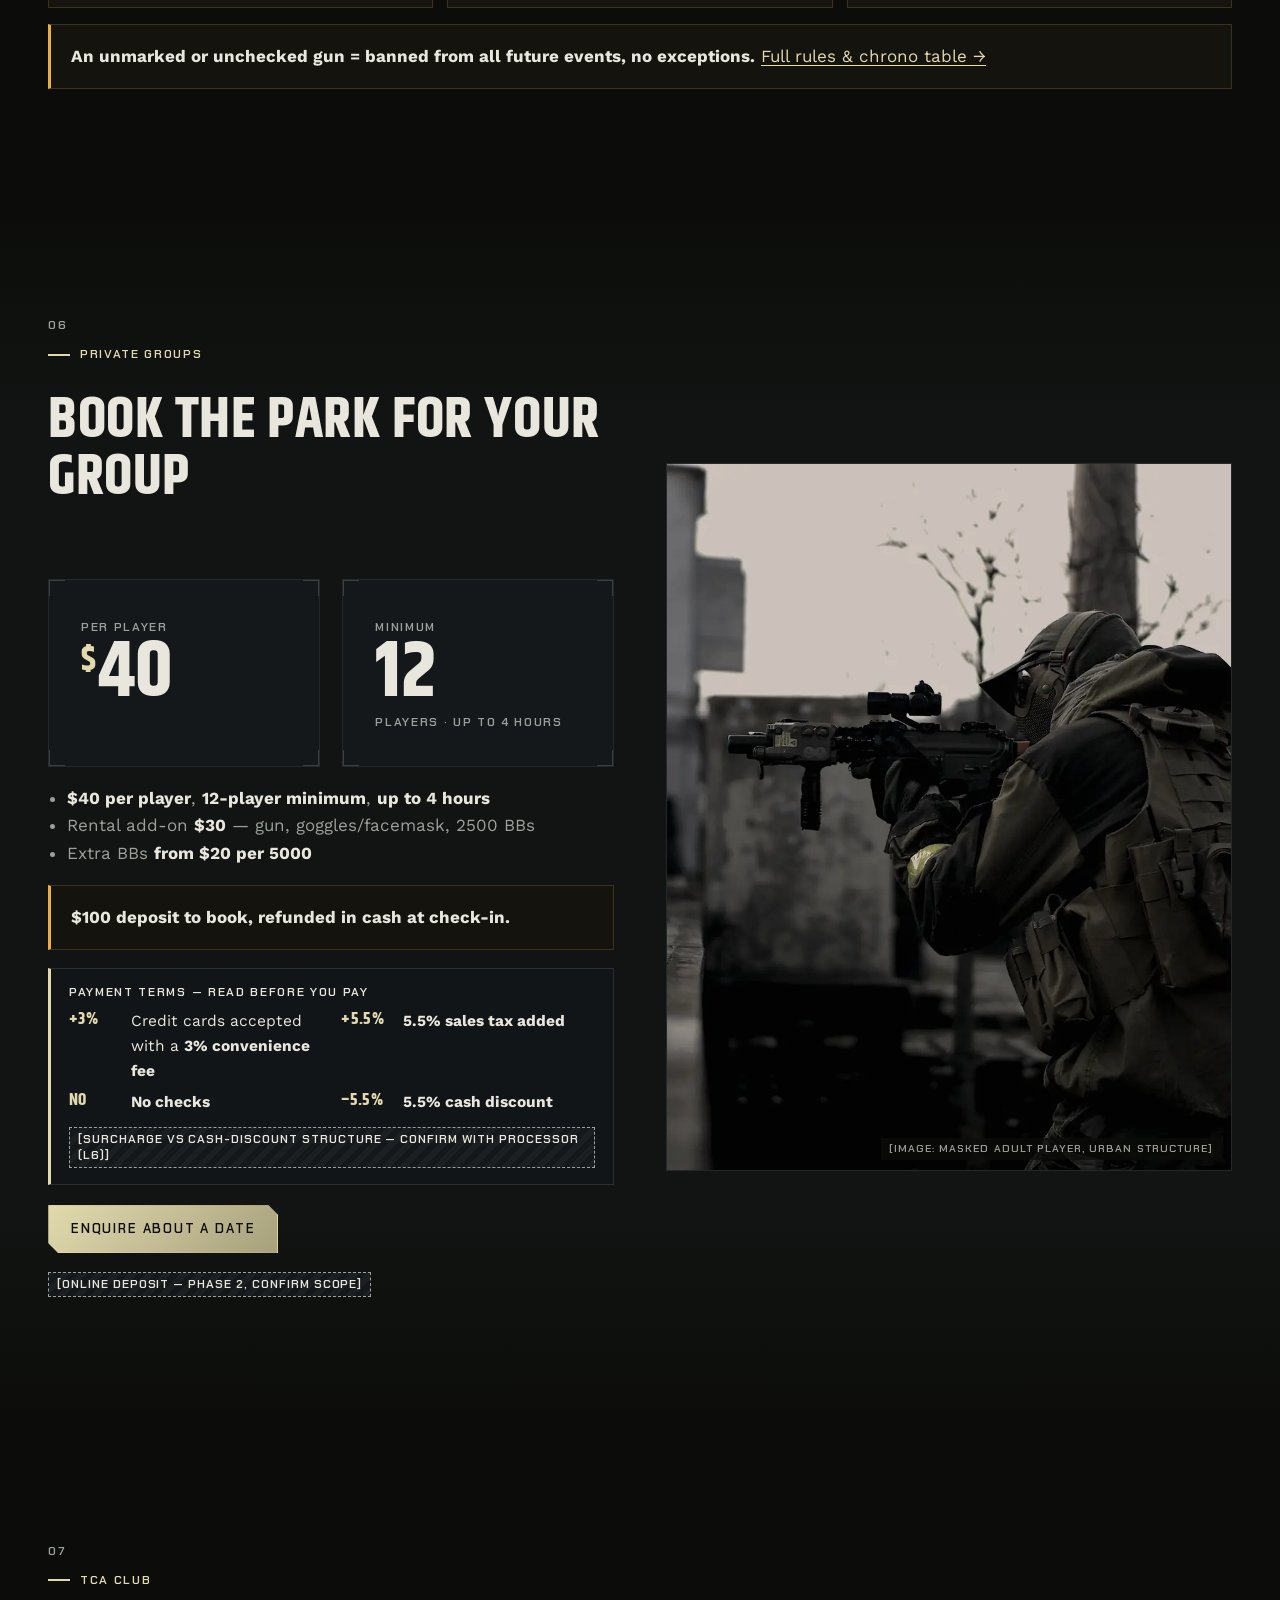
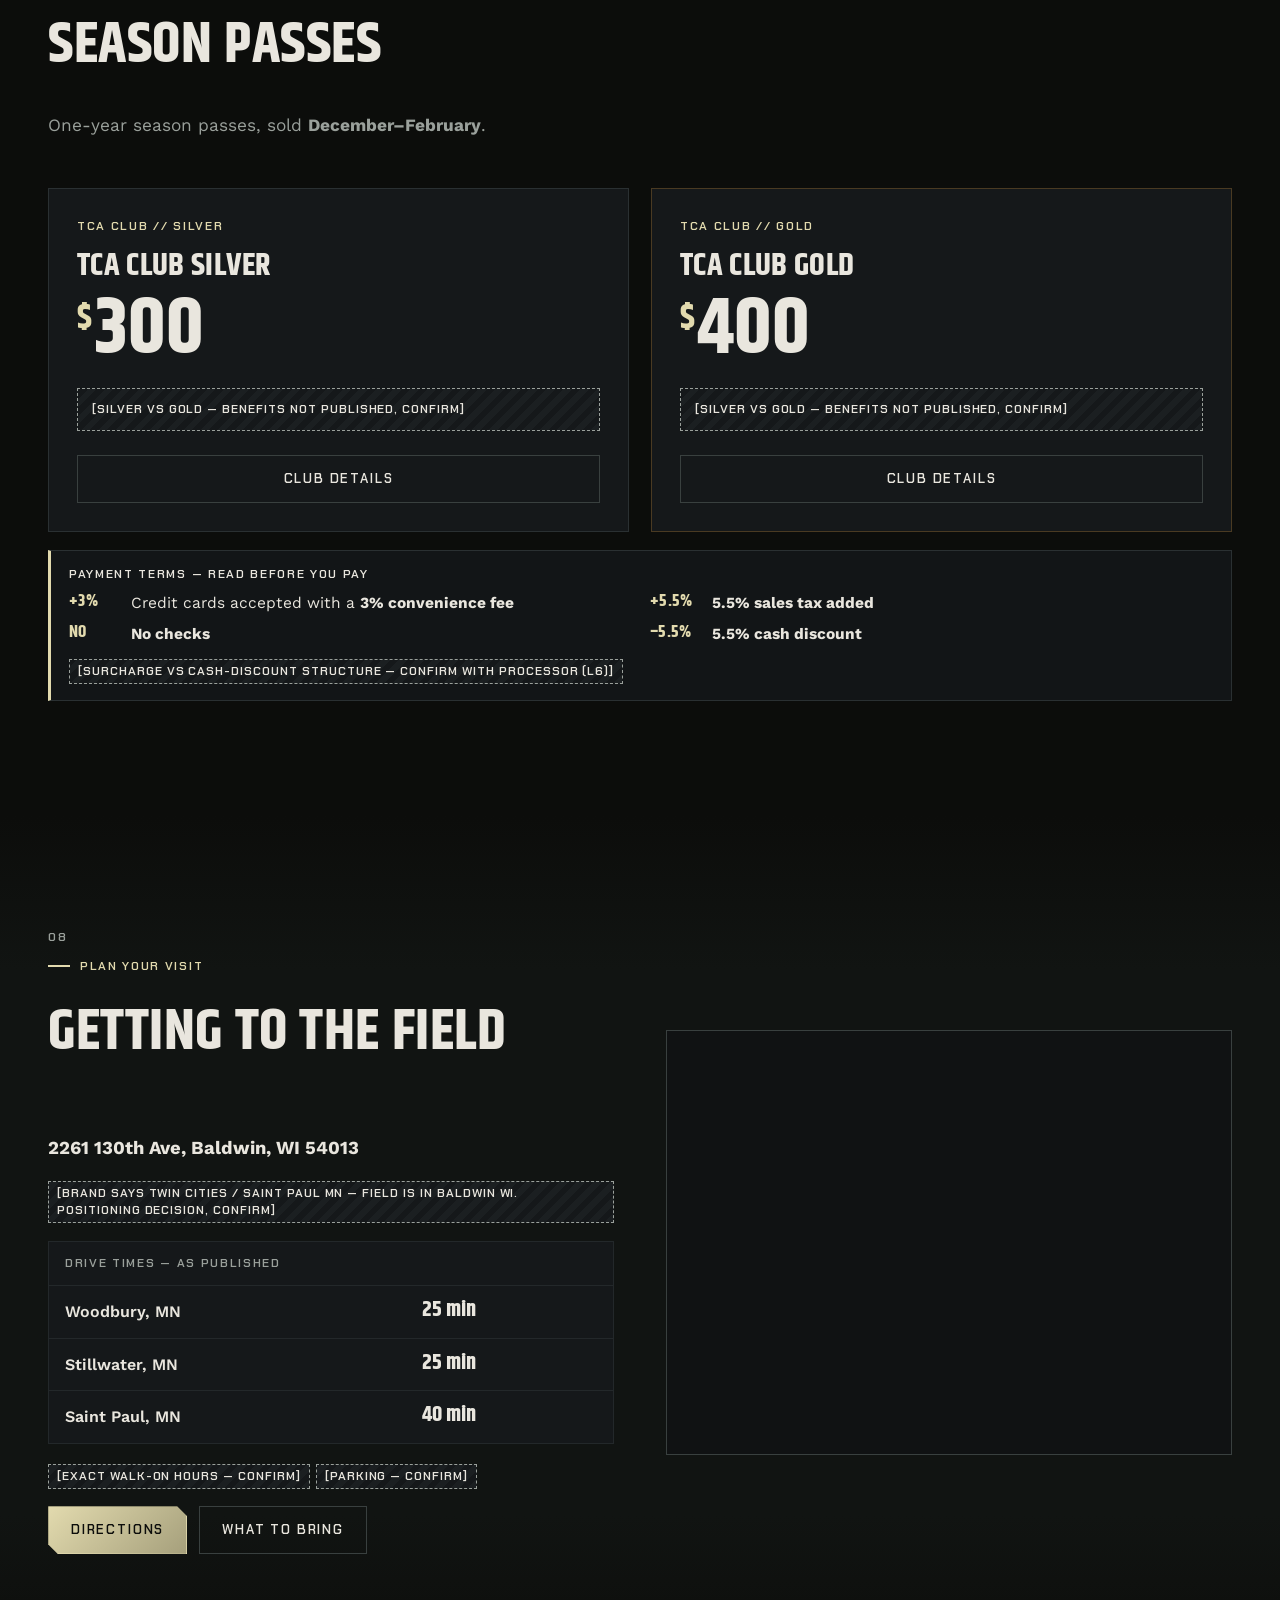
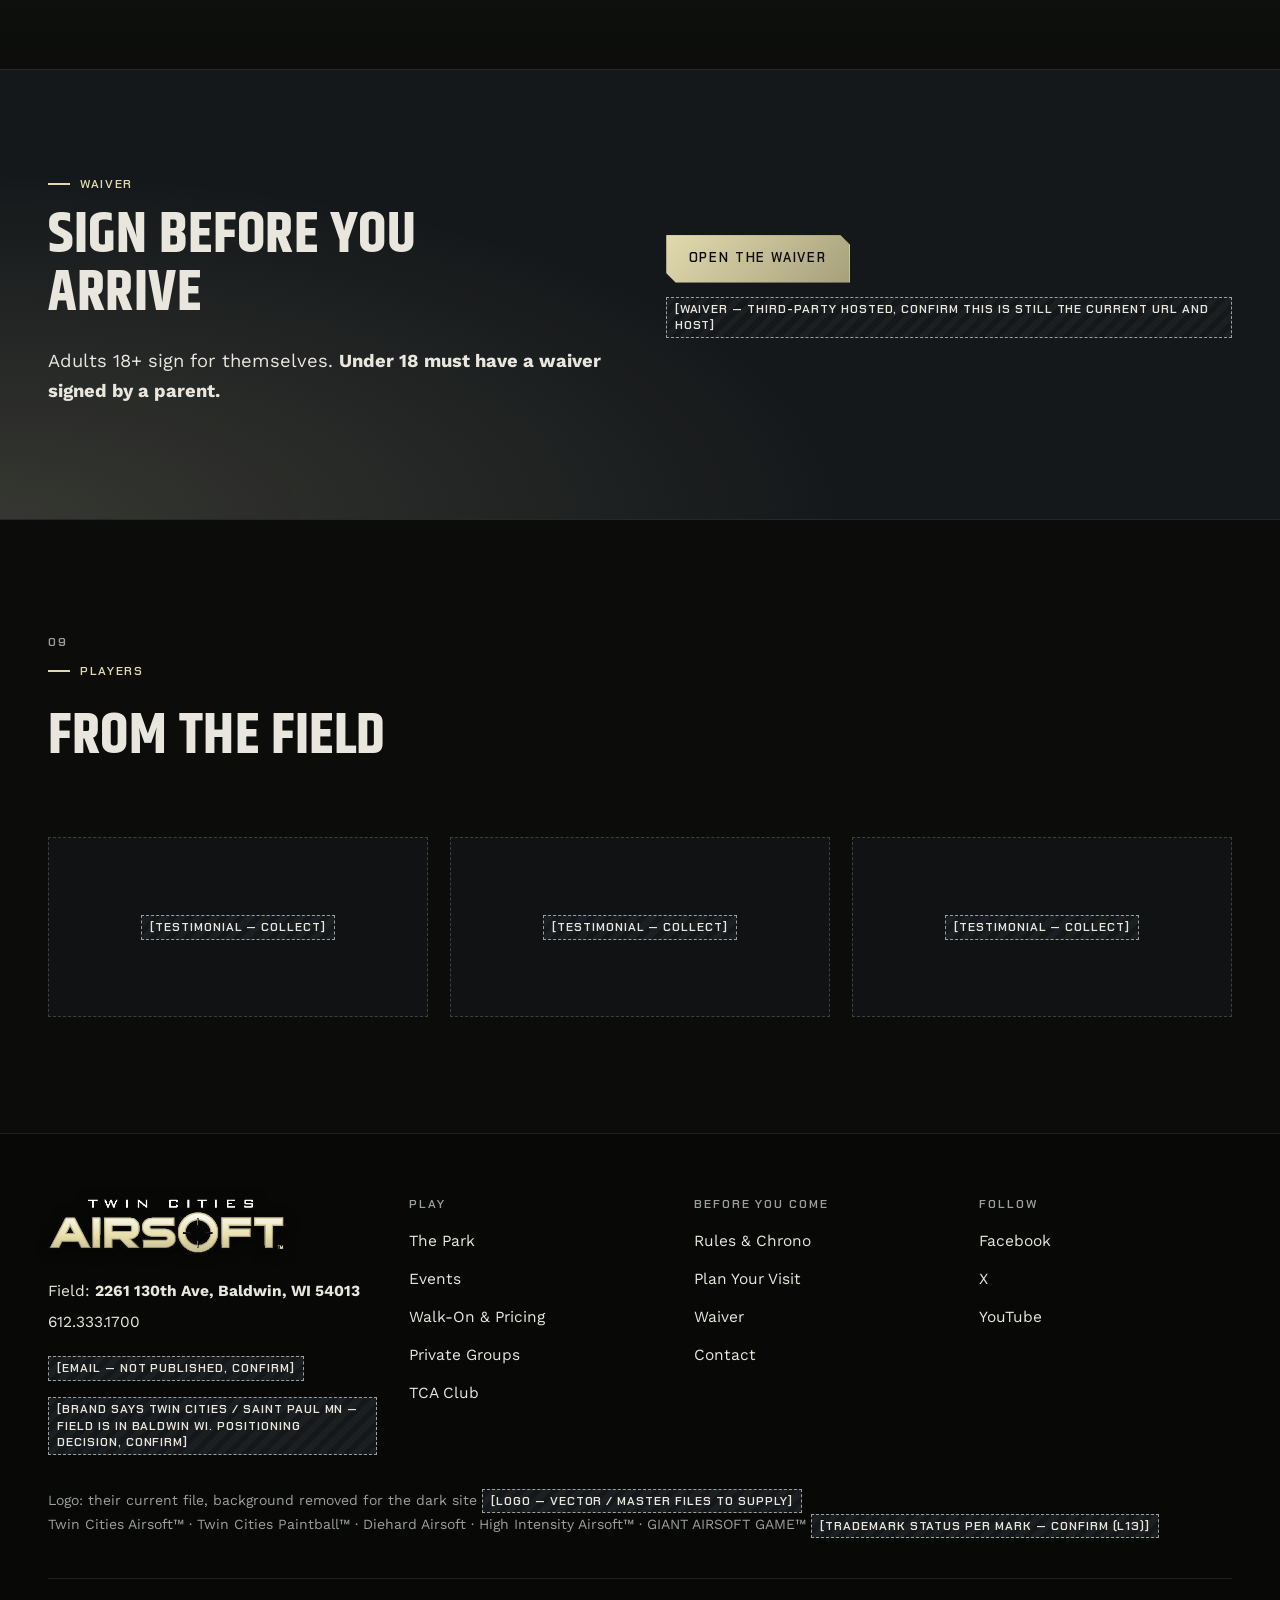
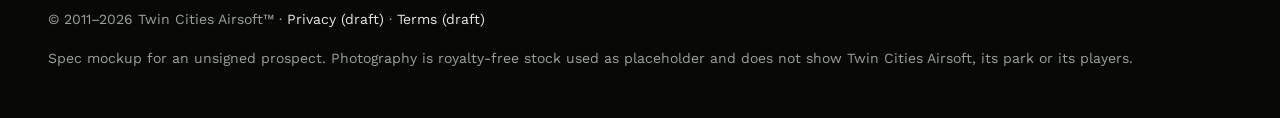
==== commit 9a7952ac: "Publish spec mockup preview (site files only)" ====
--- a/index.html
+++ b/index.html
@@ -19,7 +19,7 @@
 <div class="mock-ribbon"><strong>Spec mockup</strong> · built to pitch a rebuild · Twin Cities Airsoft has not signed · not the live site · all photos are stock placeholders</div>
 <header class="site-header">
   <div class="wrap">
-    <a class="brand" href="index.html" aria-label="Twin Cities Airsoft — home"><img class="brand-logo" src="assets/logo/tca-logo.png" alt="Twin Cities Airsoft" width="484" height="142"></a>
+    <a class="brand" href="index.html" aria-label="Twin Cities Airsoft — home"><img class="brand-logo" src="assets/logo/tca-logo.png" alt="Twin Cities Airsoft" width="444" height="105"></a>
     <nav class="nav" aria-label="Main"><ul><li><a href="index.html" aria-current="page">Home</a></li><li><a href="the-park.html">The Park</a></li><li><a href="events.html">Events</a></li><li><a href="walk-on-pricing.html">Walk-On &amp; Pricing</a></li><li><a href="rules-chrono.html">Rules &amp; Chrono</a></li><li><a href="private-groups.html">Private Groups</a></li><li><a href="tca-club.html">TCA Club</a></li><li><a href="plan-your-visit.html">Plan Your Visit</a></li><li><a href="contact.html">Contact</a></li></ul></nav>
     <a class="header-call" href="tel:+16123331700"><svg viewBox="0 0 24 24" fill="none" stroke="currentColor" stroke-width="2" aria-hidden="true"><path d="M5 3h4l2 5-2.5 1.5a11 11 0 0 0 6 6L16 13l5 2v4a2 2 0 0 1-2 2A16 16 0 0 1 3 5a2 2 0 0 1 2-2"/></svg><span>612.333.1700</span></a>
     <button class="menu-btn" type="button" aria-expanded="false" aria-controls="mobile-nav"><span></span><span class="sr">Menu</span></button>
@@ -32,8 +32,8 @@
 
 <section class="hero grain scan" aria-labelledby="hero-h">
   <picture>
-    <source media="(max-width: 700px)" srcset="assets/img/PLACEHOLDER-hero-mobile.webp">
-    <img class="hero-img" src="assets/img/PLACEHOLDER-hero-cqb-breach.webp" alt="Masked, helmeted adult player in full gear stacked beside a broken doorway inside a concrete building" width="1920" height="1080" fetchpriority="high">
+    <source media="(max-width: 700px)" srcset="assets/img/PLACEHOLDER-hero-front-mobile.webp">
+    <img class="hero-img" src="assets/img/PLACEHOLDER-hero-front.webp" alt="Adult player in a helmet, goggles and full mesh face mask, facing the camera with a rifle, woodland behind" width="1920" height="1080" fetchpriority="high">
   </picture>
   <div class="hero-frame brk"></div>
   <div class="hero-meta"><span class="hud hud--ember">TCA // Giant Park</span><span class="hud">Baldwin, WI</span></div>
@@ -51,7 +51,7 @@
       <a class="btn btn--ghost" href="tel:+16123331700">Call 612.333.1700</a>
     </div>
   </div>
-  <span class="img-label">[IMAGE: hero — CQB structure, masked adult player] stock placeholder</span>
+  <span class="img-label">[IMAGE: hero — masked adult player facing camera] stock placeholder</span>
 </section>
 
 <section class="status" aria-label="This weekend">
@@ -234,7 +234,7 @@
   <div class="wrap">
     <div class="footer-grid">
       <div>
-        <a class="brand" href="index.html"><img class="brand-logo" src="assets/logo/tca-logo.png" alt="Twin Cities Airsoft" width="484" height="142"></a>
+        <a class="brand" href="index.html"><img class="brand-logo" src="assets/logo/tca-logo.png" alt="Twin Cities Airsoft" width="444" height="105"></a>
         <p style="margin-top:18px">Field: <strong>2261 130th Ave, Baldwin, WI 54013</strong><br><a href="tel:+16123331700">612.333.1700</a></p>
         <p><span class="confirm">[EMAIL — NOT PUBLISHED, CONFIRM]</span></p>
         <p><span class="confirm">[BRAND SAYS TWIN CITIES / SAINT PAUL MN — FIELD IS IN BALDWIN WI. POSITIONING DECISION, CONFIRM]</span></p>
--- a/styles.css
+++ b/styles.css
@@ -126,7 +126,7 @@
 .site-header.is-condensed { background: rgba(12, 13, 11, .98); }
 .brand { display: flex; align-items: center; gap: 10px; text-decoration: none; color: var(--bone); flex-shrink: 0; }
 .brand svg { width: 34px; height: 34px; }
-.brand-logo { height: 46px; width: auto; display: block; }
+.brand-logo { height: 46px; width: auto; display: block; filter: drop-shadow(0 2px 6px rgba(0, 0, 0, .7)); }
 .site-header.is-condensed .brand-logo { height: 38px; }
 .site-footer .brand-logo { height: 56px; }
 .brand-name { font: 700 22px/0.9 var(--f-display); text-transform: uppercase; letter-spacing: .02em; }
@@ -168,8 +168,8 @@
 
 /* ---------- Hero ---------- */
 .hero { position: relative; min-height: min(92vh, 860px); display: flex; align-items: flex-end; overflow: hidden; background: var(--ground); }
-.hero picture, .hero img.hero-img { position: absolute; inset: 0; width: 100%; height: 100%; object-fit: cover; }
-.hero::after { content: ""; position: absolute; inset: 0; z-index: 1; background: linear-gradient(0deg, rgba(12, 13, 11, .96) 0%, rgba(12, 13, 11, .85) 32%, rgba(12, 13, 11, .35) 70%, rgba(12, 13, 11, .55) 100%); }
+.hero picture, .hero img.hero-img { position: absolute; inset: 0; width: 100%; height: 100%; object-fit: cover; object-position: 50% 12%; }
+.hero::after { content: ""; position: absolute; inset: 0; z-index: 1; background: linear-gradient(90deg, rgba(12, 13, 11, .88) 0%, rgba(12, 13, 11, .6) 38%, rgba(12, 13, 11, 0) 62%), linear-gradient(0deg, rgba(12, 13, 11, .96) 0%, rgba(12, 13, 11, .7) 30%, rgba(12, 13, 11, .15) 70%, rgba(12, 13, 11, .45) 100%); }
 .hero-frame { position: absolute; inset: clamp(12px, 3vw, 32px); z-index: 2; pointer-events: none; --bl: 34px; --bw: 2px; --bc: var(--ember); }
 .hero-inner { position: relative; z-index: 3; padding-top: clamp(84px, 12vh, 120px); padding-bottom: clamp(40px, 7vw, 88px); }
 .hero h1 { max-width: 20ch; font-size: clamp(2.8rem, min(9.4vw, 10.5vh), 7rem); line-height: .86; margin-bottom: .25em; text-shadow: 0 2px 30px rgba(0, 0, 0, .5); }
